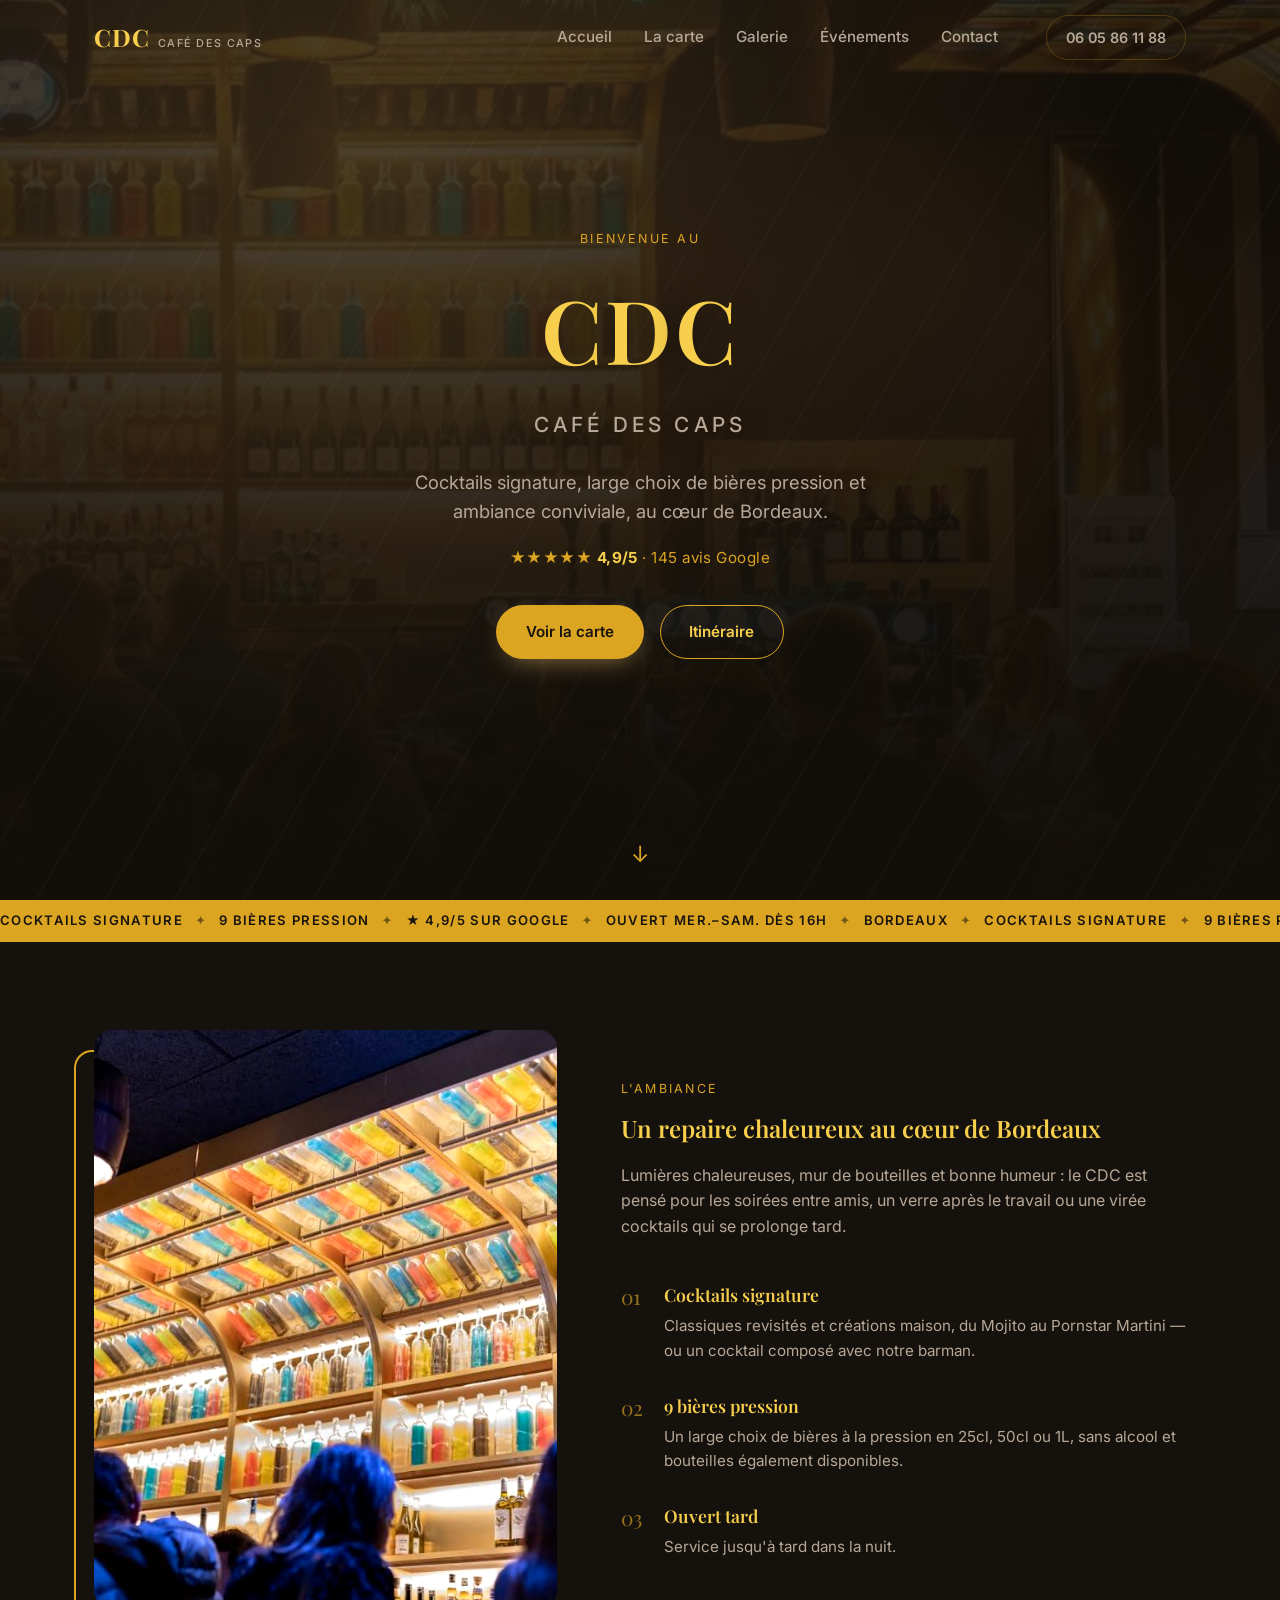
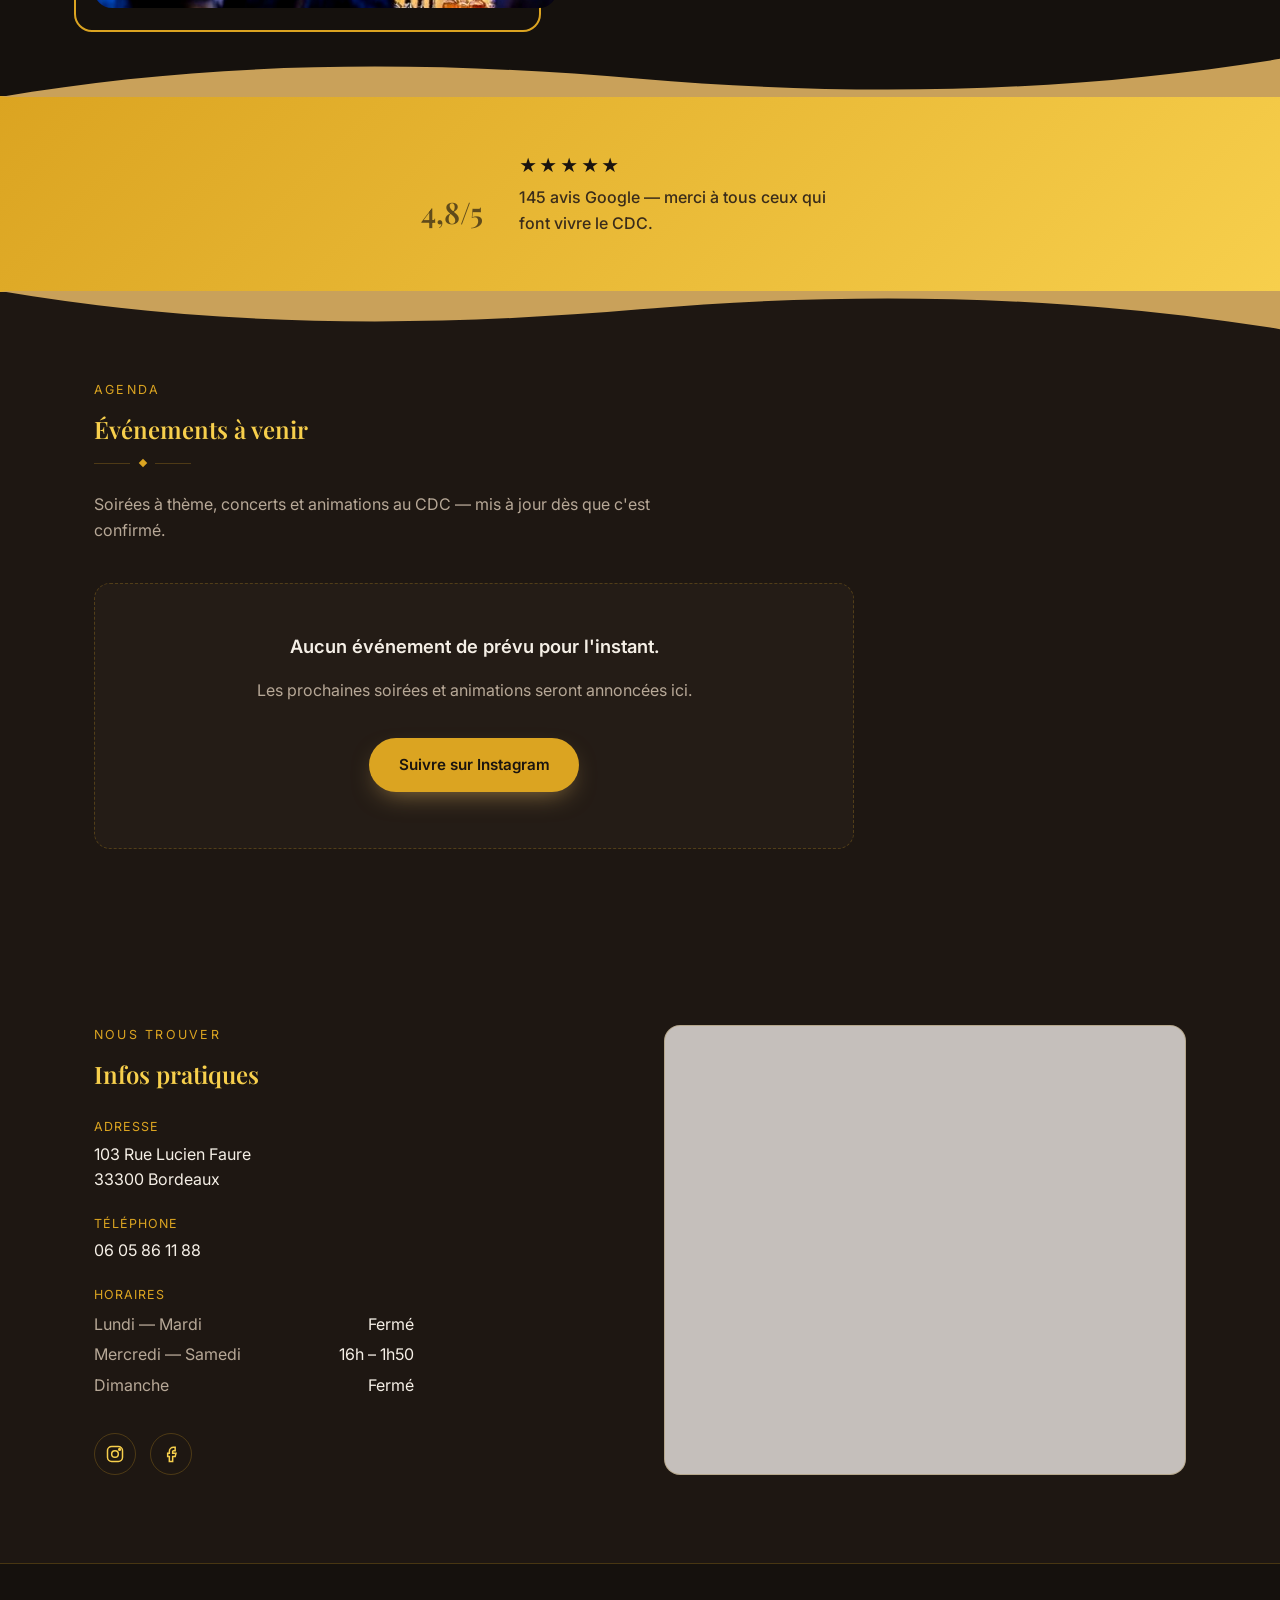
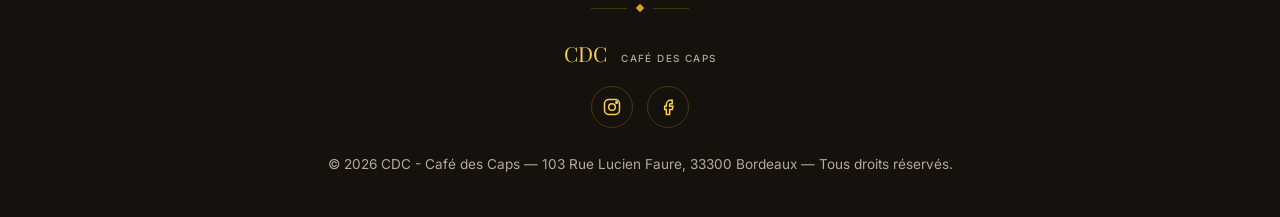
==== index.html @ b172121c "Retire la mention erronée de petite restauration Co-Authored-By: Claude Sonnet 5 <noreply@anthropic." ====
<!DOCTYPE html>
<html lang="fr">
<head>
<meta charset="UTF-8">
<meta name="viewport" content="width=device-width, initial-scale=1.0">
<title>CDC — Café des Caps | Bar à Bordeaux</title>
<meta name="description" content="CDC - Café des Caps : bar à cocktails et bières pression au cœur de Bordeaux. Cocktails signature, large choix de bières. Noté 4,9/5 sur Google.">
<meta property="og:type" content="business.business">
<meta property="og:title" content="CDC — Café des Caps | Bar à Bordeaux">
<meta property="og:description" content="Cocktails signature, large choix de bières pression et ambiance conviviale, au cœur de Bordeaux. Noté 4,9/5 sur Google (145 avis).">
<meta property="og:image" content="images/galerie/galerie-6.jpg">
<link rel="icon" href="data:image/svg+xml,%3Csvg xmlns='http://www.w3.org/2000/svg' viewBox='0 0 100 100'%3E%3Crect width='100' height='100' rx='20' fill='%2315110d'/%3E%3Cpath d='M28 28h44l-18 22v20h10v6H36v-6h10V50L28 28z' fill='%23c9a15a'/%3E%3C/svg%3E">
<link rel="preconnect" href="https://fonts.googleapis.com">
<link rel="preconnect" href="https://fonts.gstatic.com" crossorigin>
<link href="https://fonts.googleapis.com/css2?family=Inter:wght@400;500;600&amp;family=Playfair+Display:wght@600;700;800&amp;display=swap" rel="stylesheet">
<link rel="stylesheet" href="css/style.css">
<script type="application/ld+json">
{
  "@context": "https://schema.org",
  "@type": "BarOrPub",
  "name": "CDC - Café des Caps",
  "image": "",
  "telephone": "+33605861188",
  "priceRange": "10-20 EUR",
  "address": {
    "@type": "PostalAddress",
    "streetAddress": "103 Rue Lucien Faure",
    "postalCode": "33300",
    "addressLocality": "Bordeaux",
    "addressCountry": "FR"
  },
  "sameAs": [
    "https://www.instagram.com/cdc_bar/",
    "https://www.facebook.com/profile.php?id=61588476899732"
  ],
  "openingHoursSpecification": [
    {
      "@type": "OpeningHoursSpecification",
      "dayOfWeek": ["Wednesday", "Thursday", "Friday", "Saturday"],
      "opens": "16:00",
      "closes": "01:50"
    }
  ],
  "aggregateRating": {
    "@type": "AggregateRating",
    "ratingValue": "4.9",
    "reviewCount": "145"
  }
}
</script>
</head>
<body class="is-loading">

<div class="scroll-progress" id="scroll-progress"></div>

<a class="skip-link" href="#contenu">Aller au contenu</a>

<header class="site-header" id="site-header">
  <div class="container header-inner">
    <a href="#accueil" class="logo">CDC<span class="logo-sub">Café des Caps</span></a>

    <nav class="main-nav" id="main-nav">
      <a href="#accueil">Accueil</a>
      <a href="carte.html">La carte</a>
      <a href="galerie.html">Galerie</a>
      <a href="#evenements">Événements</a>
      <a href="#contact">Contact</a>
    </nav>

    <a href="tel:+33605861188" class="btn btn-ghost header-call">06 05 86 11 88</a>

    <button class="nav-toggle" id="nav-toggle" aria-label="Ouvrir le menu" aria-expanded="false" aria-controls="main-nav">
      <span></span><span></span><span></span>
    </button>
  </div>
</header>

<main id="contenu">

  <!-- Hero -->
  <section id="accueil" class="hero">
    <div class="hero-bg" aria-hidden="true"></div>
    <div class="hero-overlay"></div>
    <div class="container hero-content">
      <p class="eyebrow reveal">Bienvenue au</p>
      <h1 class="reveal"><span class="hero-letters" id="hero-letters">CDC</span> <span class="hero-sub">Café des Caps</span></h1>
      <p class="hero-tagline reveal">Cocktails signature, large choix de bières pression et ambiance conviviale, au cœur de Bordeaux.</p>
      <p class="rating-badge reveal">★★★★★ <strong>4,9/5</strong> · 145 avis Google</p>
      <div class="hero-actions reveal">
        <a href="carte.html" class="btn btn-primary">Voir la carte</a>
        <a href="https://www.google.com/maps/search/?api=1&query=CDC+Caf%C3%A9+des+Caps+103+Rue+Lucien+Faure+33300+Bordeaux" class="btn btn-outline" target="_blank" rel="noopener">Itinéraire</a>
      </div>
    </div>
    <a href="#apropos" class="scroll-cue" aria-label="Découvrir la suite">↓</a>
  </section>

  <!-- Marquee -->
  <div class="marquee" aria-hidden="true">
    <div class="marquee-track">
      <span>Cocktails signature</span><span class="marquee-dot">✦</span>
      <span>9 bières pression</span><span class="marquee-dot">✦</span>
      <span>★ 4,9/5 sur Google</span><span class="marquee-dot">✦</span>
      <span>Ouvert mer.–sam. dès 16h</span><span class="marquee-dot">✦</span>
      <span>Bordeaux</span><span class="marquee-dot">✦</span>
      <span>Cocktails signature</span><span class="marquee-dot">✦</span>
      <span>9 bières pression</span><span class="marquee-dot">✦</span>
      <span>★ 4,9/5 sur Google</span><span class="marquee-dot">✦</span>
      <span>Ouvert mer.–sam. dès 16h</span><span class="marquee-dot">✦</span>
      <span>Bordeaux</span><span class="marquee-dot">✦</span>
    </div>
  </div>

  <!-- À propos / ambiance -->
  <section id="apropos" class="about">
    <div class="container about-grid">
      <div class="about-media reveal">
        <img src="images/galerie/about.jpg" alt="Mur de bouteilles illuminé et clientèle au CDC" loading="lazy">
      </div>
      <div class="about-content">
        <p class="eyebrow reveal">L'ambiance</p>
        <h2 class="reveal">Un repaire chaleureux au cœur de Bordeaux</h2>
        <p class="section-intro reveal">Lumières chaleureuses, mur de bouteilles et bonne humeur : le CDC est pensé pour les soirées entre amis, un verre après le travail ou une virée cocktails qui se prolonge tard.</p>

        <ul class="feature-list">
          <li class="reveal">
            <span class="feature-num">01</span>
            <div>
              <h3>Cocktails signature</h3>
              <p>Classiques revisités et créations maison, du Mojito au Pornstar Martini — ou un cocktail composé avec notre barman.</p>
            </div>
          </li>
          <li class="reveal">
            <span class="feature-num">02</span>
            <div>
              <h3>9 bières pression</h3>
              <p>Un large choix de bières à la pression en 25cl, 50cl ou 1L, sans alcool et bouteilles également disponibles.</p>
            </div>
          </li>
          <li class="reveal">
            <span class="feature-num">03</span>
            <div>
              <h3>Ouvert tard</h3>
              <p>Service jusqu'à tard dans la nuit.</p>
            </div>
          </li>
        </ul>
      </div>
    </div>
  </section>

  <!-- Bandeau note Google -->
  <section class="stat-band">
    <svg class="curve curve-top" viewBox="0 0 1440 60" preserveAspectRatio="none" aria-hidden="true"><path d="M0,60 C240,10 480,10 720,35 C960,60 1200,55 1440,8 L1440,60 Z" fill="#c9a15a"></path></svg>
    <div class="container stat-band-inner reveal">
      <div class="stat-number"><span id="stat-count">0,0</span><span>/5</span></div>
      <div class="stat-text">
        <div class="stat-stars">★★★★★</div>
        <p>145 avis Google — merci à tous ceux qui font vivre le CDC.</p>
      </div>
    </div>
    <svg class="curve curve-bottom" viewBox="0 0 1440 60" preserveAspectRatio="none" aria-hidden="true"><path d="M0,0 C240,50 480,50 720,25 C960,0 1200,5 1440,52 L1440,0 Z" fill="#c9a15a"></path></svg>
  </section>

  <!-- Événements -->
  <section id="evenements" class="events">
    <div class="container">
      <p class="eyebrow reveal">Agenda</p>
      <h2 class="reveal">Événements à venir</h2>
      <div class="divider reveal" aria-hidden="true"><span></span><i></i><span></span></div>
      <p class="section-intro reveal">Soirées à thème, concerts et animations au CDC — mis à jour dès que c'est confirmé.</p>

      <div class="events-list" id="events-list">
        <div class="events-empty reveal">
          <p>Aucun événement de prévu pour l'instant.</p>
          <p>Les prochaines soirées et animations seront annoncées ici.</p>
          <a href="https://www.instagram.com/cdc_bar/" target="_blank" rel="noopener" class="btn btn-primary">Suivre sur Instagram</a>
        </div>
      </div>
    </div>
  </section>

  <!-- Contact / Localisation -->
  <section id="contact" class="location">
    <div class="container location-grid">
      <div class="location-info reveal">
        <p class="eyebrow">Nous trouver</p>
        <h2>Infos pratiques</h2>

        <dl class="info-list">
          <div>
            <dt>Adresse</dt>
            <dd>103 Rue Lucien Faure<br>33300 Bordeaux</dd>
          </div>
          <div>
            <dt>Téléphone</dt>
            <dd><a href="tel:+33605861188">06 05 86 11 88</a></dd>
          </div>
          <div>
            <dt>Horaires</dt>
            <dd>
              <div class="hours-row"><span>Lundi — Mardi</span><span>Fermé</span></div>
              <div class="hours-row"><span>Mercredi — Samedi</span><span>16h – 1h50</span></div>
              <div class="hours-row"><span>Dimanche</span><span>Fermé</span></div>
            </dd>
          </div>
        </dl>

        <div class="social-links">
          <a href="https://www.instagram.com/cdc_bar/" target="_blank" rel="noopener" aria-label="Instagram">
            <svg viewBox="0 0 24 24" fill="none" stroke="currentColor" stroke-width="1.8"><rect x="3" y="3" width="18" height="18" rx="5"/><circle cx="12" cy="12" r="4"/><circle cx="17.5" cy="6.5" r="1"/></svg>
          </a>
          <a href="https://www.facebook.com/profile.php?id=61588476899732" target="_blank" rel="noopener" aria-label="Facebook">
            <svg viewBox="0 0 24 24" fill="none" stroke="currentColor" stroke-width="1.8"><path d="M15 8h2V4h-2a5 5 0 0 0-5 5v2H8v4h2v6h4v-6h3l1-4h-4V9a1 1 0 0 1 1-1z"/></svg>
          </a>
        </div>
      </div>

      <div class="location-map reveal">
        <iframe
          src="https://www.google.com/maps?q=103+Rue+Lucien+Faure,+33300+Bordeaux&output=embed"
          width="100%" height="100%" style="border:0; min-height:320px;"
          allowfullscreen loading="lazy"
          referrerpolicy="no-referrer-when-downgrade"
          title="Localisation de CDC - Café des Caps">
        </iframe>
      </div>
    </div>
  </section>

</main>

<footer class="site-footer">
  <div class="container footer-inner">
    <div class="divider footer-divider" aria-hidden="true"><span></span><i></i><span></span></div>
    <p class="footer-logo">CDC <span>Café des Caps</span></p>
    <div class="social-links footer-social">
      <a href="https://www.instagram.com/cdc_bar/" target="_blank" rel="noopener" aria-label="Instagram">
        <svg viewBox="0 0 24 24" fill="none" stroke="currentColor" stroke-width="1.8"><rect x="3" y="3" width="18" height="18" rx="5"/><circle cx="12" cy="12" r="4"/><circle cx="17.5" cy="6.5" r="1"/></svg>
      </a>
      <a href="https://www.facebook.com/profile.php?id=61588476899732" target="_blank" rel="noopener" aria-label="Facebook">
        <svg viewBox="0 0 24 24" fill="none" stroke="currentColor" stroke-width="1.8"><path d="M15 8h2V4h-2a5 5 0 0 0-5 5v2H8v4h2v6h4v-6h3l1-4h-4V9a1 1 0 0 1 1-1z"/></svg>
      </a>
    </div>
    <p>© <span id="year"></span> CDC - Café des Caps — 103 Rue Lucien Faure, 33300 Bordeaux — Tous droits réservés.</p>
  </div>
</footer>

<div class="mobile-cta">
  <a href="tel:+33605861188" class="mobile-cta-btn">Appeler</a>
  <a href="https://www.google.com/maps/search/?api=1&query=CDC+Caf%C3%A9+des+Caps+103+Rue+Lucien+Faure+33300+Bordeaux" target="_blank" rel="noopener" class="mobile-cta-btn mobile-cta-primary">Itinéraire</a>
</div>

<script src="js/main.js"></script>
</body>
</html>
---- css/style.css ----
/* ---- Variables : modifiez ici pour changer les couleurs/polices du site ---- */
:root {
  --bg: #15110d;
  --bg-alt: #1e1712;
  --card: #241c16;
  --gold: #dba421;
  --gold-light: #f7cf4c;
  --text: #f5efe6;
  --text-muted: #b7a897;
  --border: rgba(219, 164, 33, 0.25);
  --teal: #12a394;
  --teal-light: #4fe0cb;
  --font-display: 'Playfair Display', Georgia, serif;
  --font-body: 'Inter', system-ui, sans-serif;
  --header-h: 76px;
}

* { box-sizing: border-box; }
html { scroll-behavior: smooth; }

body {
  margin: 0;
  background: var(--bg);
  color: var(--text);
  font-family: var(--font-body);
  line-height: 1.6;
  -webkit-font-smoothing: antialiased;
  position: relative;
  transition: opacity .6s ease;
}
body.is-loading { opacity: 0; }

/* Léger grain (façon cuir/bois) pour rappeler la charte de la carte du bar */
body::before {
  content: "";
  position: fixed;
  inset: 0;
  z-index: -1;
  opacity: .05;
  mix-blend-mode: overlay;
  pointer-events: none;
  background-image: url("data:image/svg+xml,%3Csvg xmlns='http://www.w3.org/2000/svg' width='120' height='120'%3E%3Cfilter id='n'%3E%3CfeTurbulence type='fractalNoise' baseFrequency='0.85' numOctaves='2' stitchTiles='stitch'/%3E%3C/filter%3E%3Crect width='100%25' height='100%25' filter='url(%23n)'/%3E%3C/svg%3E");
}

img, svg { max-width: 100%; }

.container {
  width: 100%;
  max-width: 1140px;
  margin: 0 auto;
  padding: 0 24px;
}

.skip-link {
  position: absolute;
  left: -999px;
  top: 0;
  background: var(--gold);
  color: #15110d;
  padding: 10px 16px;
  z-index: 300;
}
.skip-link:focus { left: 16px; top: 16px; }

h1, h2, h3 {
  font-family: var(--font-display);
  font-weight: 600;
  margin: 0 0 .5em;
  color: var(--gold-light);
}

.eyebrow {
  text-transform: uppercase;
  letter-spacing: .18em;
  font-size: .78rem;
  color: var(--gold);
  margin: 0 0 .8em;
}

.section-intro {
  max-width: 620px;
  color: var(--text-muted);
  margin-bottom: 2.5rem;
}

section { padding: 5.5rem 0; }
.page-hero-section { padding-top: calc(var(--header-h) + 3rem); }

a { color: inherit; }

/* ---- Scroll progress ---- */
.scroll-progress {
  position: fixed;
  top: 0; left: 0;
  height: 3px;
  width: 0%;
  background: linear-gradient(90deg, var(--gold), var(--gold-light));
  z-index: 400;
}

/* ---- Reveal on scroll ---- */
.reveal {
  opacity: 0;
  transform: translateY(28px);
  transition: opacity .7s ease, transform .7s ease;
}
.reveal.is-visible { opacity: 1; transform: none; }

@media (prefers-reduced-motion: reduce) {
  .reveal { opacity: 1; transform: none; transition: none; }
  .hero-bg, .marquee-track, .scroll-cue { animation: none !important; }
}

/* Boutons */
.btn {
  position: relative;
  display: inline-block;
  padding: .85rem 1.8rem;
  border-radius: 999px;
  text-decoration: none;
  font-weight: 600;
  font-size: .95rem;
  border: 1px solid transparent;
  overflow: hidden;
  transition: transform .15s ease, background .2s ease, color .2s ease, box-shadow .2s ease;
}
.btn:hover { transform: translateY(-2px); }
.btn:active { transform: translateY(0) scale(.98); }
.btn-primary {
  background: var(--gold);
  color: #1a140f;
  box-shadow: 0 10px 26px -10px rgba(201,161,90,.7);
}
.btn-primary::before {
  content: "";
  position: absolute;
  inset: 0;
  background: linear-gradient(115deg, transparent 30%, rgba(255,255,255,.35) 50%, transparent 70%);
  transform: translateX(-120%);
  transition: transform .6s ease;
}
.btn-primary:hover::before { transform: translateX(120%); }
.btn-primary:hover { background: var(--gold-light); }
.btn-outline { border-color: var(--gold); color: var(--gold-light); }
.btn-outline:hover { background: rgba(201,161,90,0.1); }
.btn-ghost { color: var(--text-muted); border-color: var(--border); font-size: .9rem; padding: .6rem 1.2rem; }
.btn-ghost:hover { color: var(--gold-light); border-color: var(--gold); }

/* ---- Header ---- */
.site-header {
  position: fixed;
  top: 0; left: 0; right: 0;
  height: var(--header-h);
  z-index: 100;
  background: transparent;
  transition: background .3s ease, box-shadow .3s ease, border-color .3s ease;
  border-bottom: 1px solid transparent;
}
.site-header.is-scrolled {
  background: rgba(21, 17, 13, 0.92);
  backdrop-filter: blur(8px);
  border-bottom: 1px solid var(--border);
}
.header-inner {
  height: 100%;
  display: flex;
  align-items: center;
  justify-content: space-between;
  gap: 1.5rem;
}
.logo {
  display: flex;
  align-items: baseline;
  gap: .5rem;
  font-family: var(--font-display);
  font-size: 1.5rem;
  text-decoration: none;
  color: var(--gold-light);
  font-weight: 700;
  letter-spacing: .04em;
  white-space: nowrap;
}
.logo-sub {
  font-family: var(--font-body);
  font-size: .68rem;
  font-weight: 500;
  letter-spacing: .12em;
  text-transform: uppercase;
  color: var(--text-muted);
}

.main-nav { display: flex; gap: 2rem; margin-left: auto; }
.main-nav a {
  position: relative;
  text-decoration: none;
  color: var(--text-muted);
  font-size: .95rem;
  font-weight: 500;
  transition: color .2s ease;
}
.main-nav a::after {
  content: "";
  position: absolute;
  left: 0; right: 100%;
  bottom: -4px;
  height: 1px;
  background: var(--gold);
  transition: right .25s ease;
}
.main-nav a:hover { color: var(--gold-light); }
.main-nav a:hover::after { right: 0; }

.header-call { margin-left: 1.5rem; flex-shrink: 0; }

.nav-toggle {
  display: none;
  flex-direction: column;
  justify-content: center;
  gap: 5px;
  width: 40px;
  height: 40px;
  background: none;
  border: 1px solid var(--border);
  border-radius: 8px;
  cursor: pointer;
  margin-left: 1rem;
}
.nav-toggle span {
  display: block;
  width: 18px;
  height: 2px;
  margin: 0 auto;
  background: var(--gold-light);
  transition: transform .2s ease, opacity .2s ease;
}
.nav-toggle[aria-expanded="true"] span:nth-child(1) { transform: translateY(7px) rotate(45deg); }
.nav-toggle[aria-expanded="true"] span:nth-child(2) { opacity: 0; }
.nav-toggle[aria-expanded="true"] span:nth-child(3) { transform: translateY(-7px) rotate(-45deg); }

/* ---- Hero ---- */
.hero {
  position: relative;
  min-height: 100svh;
  display: flex;
  align-items: center;
  padding-top: var(--header-h);
  overflow: hidden;
  background: #15110d;
}
.hero-bg {
  position: absolute;
  inset: -4%;
  z-index: 0;
  background-image: url("../images/galerie/galerie-3.jpg");
  background-size: cover;
  background-position: center 30%;
  filter: saturate(1.05) contrast(1.03);
  animation: kenburns 22s ease-in-out infinite alternate;
}
.hero-bg::after {
  content: "";
  position: absolute;
  inset: 0;
  background:
    radial-gradient(ellipse at 30% 20%, rgba(201,161,90,0.18), transparent 55%),
    linear-gradient(180deg, rgba(21,17,13,0.86) 0%, rgba(21,17,13,0.92) 55%, #15110d 100%);
}
@keyframes kenburns {
  from { transform: scale(1); }
  to { transform: scale(1.09); }
}
.hero-overlay {
  position: absolute;
  inset: 0;
  z-index: 1;
  background-image: repeating-linear-gradient(120deg, rgba(255,255,255,0.02) 0 2px, transparent 2px 60px);
  pointer-events: none;
}
.hero-content { position: relative; z-index: 2; text-align: center; margin: 0 auto; }
.hero h1 {
  font-size: clamp(2.8rem, 8vw, 5.5rem);
  margin-bottom: .3em;
  letter-spacing: .03em;
  text-shadow: 0 4px 30px rgba(0,0,0,.35);
}
.hero-letters { display: inline-block; }
.hero-letters .letter {
  display: inline-block;
  opacity: 0;
  transform: translateY(.5em);
  animation: letter-in .7s cubic-bezier(.2,.8,.2,1) forwards;
}
@keyframes letter-in {
  to { opacity: 1; transform: translateY(0); }
}
.hero-sub {
  display: block;
  font-size: clamp(1rem, 2.4vw, 1.3rem);
  font-family: var(--font-body);
  font-weight: 500;
  letter-spacing: .2em;
  text-transform: uppercase;
  color: var(--text-muted);
  margin-top: .4em;
}
.hero-tagline {
  color: var(--text-muted);
  font-size: 1.15rem;
  max-width: 520px;
  margin: 0 auto 1.2rem;
}
.rating-badge {
  color: var(--gold);
  font-size: .95rem;
  letter-spacing: .03em;
  margin: 0 0 2.2rem;
}
.rating-badge strong { color: var(--gold-light); }
.hero-actions { display: flex; gap: 1rem; justify-content: center; flex-wrap: wrap; }

.scroll-cue {
  position: absolute;
  z-index: 2;
  bottom: 28px;
  left: 50%;
  transform: translateX(-50%);
  color: var(--gold);
  text-decoration: none;
  font-size: 1.4rem;
  animation: bob 2s ease-in-out infinite;
}
@keyframes bob {
  0%, 100% { transform: translate(-50%, 0); }
  50% { transform: translate(-50%, 8px); }
}

/* ---- Marquee ---- */
.marquee {
  background: var(--gold);
  overflow: hidden;
  position: relative;
  z-index: 5;
}
.marquee-track {
  display: inline-flex;
  align-items: center;
  width: max-content;
  gap: .75rem;
  padding: .65rem 0;
  animation: marquee 26s linear infinite;
}
.marquee-track span {
  font-size: .82rem;
  font-weight: 600;
  letter-spacing: .1em;
  text-transform: uppercase;
  color: #1a140f;
  white-space: nowrap;
}
.marquee-dot { opacity: .55; }
@keyframes marquee {
  from { transform: translateX(0); }
  to { transform: translateX(-50%); }
}

/* ---- Divider ornament ---- */
.divider { display: flex; align-items: center; justify-content: flex-start; gap: .6rem; margin: 0 0 1.6rem; }
.divider span { width: 36px; height: 1px; background: var(--border); }
.divider i { width: 6px; height: 6px; background: var(--gold); transform: rotate(45deg); display: block; }

/* ---- About / ambiance ---- */
.about { background: var(--bg); }
.about-grid {
  display: grid;
  grid-template-columns: .9fr 1.1fr;
  gap: 4rem;
  align-items: center;
}
.about-media { position: relative; }
.about-media::before {
  content: "";
  position: absolute;
  top: 20px; left: -20px;
  width: 100%; height: 100%;
  border: 2px solid var(--gold);
  border-radius: 18px;
  z-index: 0;
}
.about-media img {
  position: relative;
  z-index: 1;
  width: 100%;
  aspect-ratio: 4 / 5;
  object-fit: cover;
  display: block;
  border-radius: 18px;
  filter: saturate(1.08) contrast(1.05) brightness(1.02);
}
.about-content { text-align: left; }

.feature-list { list-style: none; margin: 2.6rem 0 0; padding: 0; display: flex; flex-direction: column; gap: 1.8rem; }
.feature-list li { display: flex; gap: 1.2rem; align-items: flex-start; }
.feature-num {
  font-family: var(--font-display);
  font-size: 1.3rem;
  color: var(--gold);
  opacity: .65;
  flex-shrink: 0;
  line-height: 1.5;
  min-width: 2ch;
}
.feature-list h3 { font-size: 1.1rem; margin: 0 0 .3rem; }
.feature-list p { margin: 0; color: var(--text-muted); font-size: .95rem; }

/* ---- Stat band ---- */
.stat-band {
  position: relative;
  padding: 3.5rem 0;
  background: linear-gradient(135deg, var(--gold) 0%, var(--gold-light) 100%);
}
.curve { position: absolute; left: 0; width: 100%; height: 44px; display: block; line-height: 0; }
.curve-top { top: -43px; }
.curve-bottom { bottom: -43px; }
.stat-band-inner {
  display: flex;
  align-items: center;
  justify-content: center;
  gap: 2.2rem;
  flex-wrap: wrap;
}
.stat-number {
  font-family: var(--font-display);
  font-weight: 800;
  font-size: clamp(3rem, 8vw, 4.6rem);
  color: #1a140f;
  line-height: 1;
}
.stat-number span { font-size: .4em; font-weight: 600; opacity: .65; }
.stat-stars { color: #1a140f; letter-spacing: .15em; font-size: 1.1rem; margin-bottom: .3rem; }
.stat-text p { margin: 0; color: #3a2c1a; font-weight: 500; max-width: 340px; }

/* ---- Menu ---- */
.menu { background: var(--bg-alt); }
.menu-grid {
  display: grid;
  grid-template-columns: 1fr 1fr;
  gap: 2.5rem 3.5rem;
}
.menu-category h3 {
  display: flex;
  align-items: center;
  gap: .6rem;
  font-size: 1.3rem;
  border-bottom: 1px solid var(--border);
  padding-bottom: .6rem;
  margin-bottom: 1.2rem;
}
.menu-cat-icon { width: 22px; height: 22px; color: var(--gold); flex-shrink: 0; }
.menu-cat-icon-beer { color: var(--teal-light); }
.menu-list { list-style: none; margin: 0 0 1.4rem; padding: 0; }
.menu-list li {
  display: flex;
  align-items: baseline;
  gap: .5rem;
  padding: .5rem .4rem;
  margin: 0 -.4rem;
  border-radius: 8px;
  font-size: 1.02rem;
  transition: background .2s ease, padding-left .2s ease;
}
.menu-list li:hover { background: rgba(201,161,90,0.08); padding-left: .7rem; }
.menu-item-name { white-space: nowrap; }
.menu-dots { flex: 1; border-bottom: 1px dotted var(--border); transform: translateY(-4px); }
.menu-price { color: var(--gold-light); font-weight: 600; white-space: nowrap; }

.menu-list li > details { flex: 1; }
.menu-list summary {
  display: flex;
  align-items: baseline;
  gap: .5rem;
  cursor: pointer;
  list-style: none;
}
.menu-list summary::-webkit-details-marker { display: none; }
.menu-list summary::after {
  content: "+";
  flex-shrink: 0;
  width: 1em;
  text-align: center;
  color: var(--gold);
  font-weight: 700;
}
.menu-list details[open] summary::after { content: "–"; }
.menu-item-desc { margin: .5rem 0 0; padding-right: 1.4rem; font-size: .85rem; line-height: 1.5; color: var(--text-muted); }

.beer-abv { font-size: .72rem; font-weight: 500; color: var(--text-muted); margin-left: .35em; white-space: nowrap; }

.menu-subtitle { color: var(--gold); font-size: .8rem; text-transform: uppercase; letter-spacing: .12em; margin: 0 0 .3rem; }

.menu-highlight {
  display: flex;
  justify-content: space-between;
  align-items: center;
  gap: 1rem;
  background: var(--card);
  border: 1px solid var(--border);
  border-radius: 10px;
  padding: .9rem 1.1rem;
  margin-top: .5rem;
  color: var(--text);
  transition: border-color .2s ease;
}
.menu-highlight:hover { border-color: var(--gold); }
.menu-highlight strong { color: var(--gold-light); font-size: 1.1rem; }

.menu-note { color: var(--text-muted); font-size: .82rem; margin: .5rem 0 0; }

.menu-shots {
  display: grid;
  grid-template-columns: auto auto 1fr auto;
  gap: .3rem 1rem;
  margin-top: 1.2rem;
  font-size: .95rem;
  color: var(--text-muted);
}
.menu-shots strong { color: var(--gold-light); }

.menu-legal { text-align: center; color: var(--text-muted); font-size: .8rem; margin: 3rem 0 0; opacity: .8; }

.beer-table { width: 100%; border-collapse: collapse; margin-bottom: 1.6rem; font-size: .92rem; }
.beer-table th, .beer-table td { padding: .5rem .4rem; text-align: right; border-bottom: 1px solid var(--border); }
.beer-table th:first-child, .beer-table td:first-child { text-align: left; }
.beer-table th { color: var(--gold); font-size: .72rem; text-transform: uppercase; letter-spacing: .08em; font-weight: 600; }
.beer-table tr { transition: background .2s ease; }
.beer-table tbody tr:hover { background: rgba(201,161,90,0.08); }
.beer-table td:not(:first-child) { color: var(--gold-light); font-variant-numeric: tabular-nums; white-space: nowrap; }
.beer-table-alt td { color: var(--text-muted); }
.beer-table-alt td:not(:first-child) { color: var(--text-muted); }

/* ---- Gallery ---- */
.gallery { background: var(--bg); }
.gallery-grid {
  display: grid;
  grid-template-columns: repeat(4, 1fr);
  grid-auto-rows: 150px;
  grid-auto-flow: dense;
  gap: 1rem;
}
.gallery-tile {
  position: relative;
  grid-column: span 1;
  grid-row: span 1;
  margin: 0;
  padding: 0;
  border: 1px solid var(--border);
  background: var(--bg-alt);
  border-radius: 14px;
  overflow: hidden;
  cursor: pointer;
  display: block;
  width: 100%;
  height: 100%;
  font: inherit;
  color: inherit;
  transition: border-color .2s ease, transform .2s ease;
}
.gallery-tile-big { grid-column: span 2; grid-row: span 2; }
.gallery-tile-wide { grid-column: span 2; grid-row: span 1; }
.gallery-tile:hover { border-color: var(--gold); transform: translateY(-3px); }
.gallery-tile img {
  width: 100%;
  height: 100%;
  object-fit: cover;
  display: block;
  filter: saturate(1.08) contrast(1.05);
  transition: transform .5s ease;
}
.gallery-tile:hover img { transform: scale(1.08); }
.gallery-tile::before {
  content: "";
  position: absolute;
  inset: 0;
  background: linear-gradient(0deg, rgba(21,17,13,.75) 0%, rgba(21,17,13,0) 55%);
  opacity: 0;
  transition: opacity .3s ease;
}
.gallery-tile:hover::before { opacity: 1; }
.gallery-caption {
  position: absolute;
  left: 14px;
  right: 14px;
  bottom: 12px;
  color: var(--gold-light);
  font-size: .9rem;
  font-weight: 600;
  letter-spacing: .02em;
  opacity: 0;
  transform: translateY(8px);
  transition: opacity .3s ease, transform .3s ease;
}
.gallery-tile:hover .gallery-caption { opacity: 1; transform: translateY(0); }

/* ---- Lightbox ---- */
.lightbox {
  position: fixed;
  inset: 0;
  z-index: 500;
  display: flex;
  align-items: center;
  justify-content: center;
  padding: 2rem;
  background: rgba(10,8,6,.94);
  opacity: 0;
  visibility: hidden;
  transition: opacity .25s ease;
}
.lightbox.is-open { opacity: 1; visibility: visible; }
.lightbox-img {
  max-width: min(1100px, 90vw);
  max-height: 86vh;
  border-radius: 8px;
  box-shadow: 0 20px 60px rgba(0,0,0,.5);
}
.lightbox-close, .lightbox-nav {
  position: absolute;
  width: 46px;
  height: 46px;
  border-radius: 50%;
  border: 1px solid var(--border);
  background: rgba(255,255,255,.06);
  color: var(--gold-light);
  font-size: 1.4rem;
  line-height: 1;
  cursor: pointer;
  display: flex;
  align-items: center;
  justify-content: center;
  transition: border-color .2s ease, background .2s ease;
}
.lightbox-close:hover, .lightbox-nav:hover { border-color: var(--gold); background: rgba(201,161,90,.15); }
.lightbox-close { top: 20px; right: 20px; }
.lightbox-nav { top: 50%; transform: translateY(-50%); }
.lightbox-prev { left: 16px; }
.lightbox-next { right: 16px; }

/* ---- Location / contact ---- */
.location { background: var(--bg-alt); }
.location-grid { display: grid; grid-template-columns: 1fr 1fr; gap: 3rem; align-items: start; }
.info-list { margin: 1.5rem 0 2rem; }
.info-list > div { margin-bottom: 1.3rem; }
.info-list dt { text-transform: uppercase; letter-spacing: .08em; font-size: .78rem; color: var(--gold); margin-bottom: .3rem; }
.info-list dd { margin: 0; }
.info-list a { text-decoration: none; }
.info-list a:hover { color: var(--gold-light); }
.hours-row { display: flex; justify-content: space-between; max-width: 320px; padding: .15rem 0; color: var(--text-muted); }
.hours-row span:last-child { color: var(--text); }

.social-links { display: flex; gap: .9rem; }
.social-links a {
  width: 42px; height: 42px;
  display: flex; align-items: center; justify-content: center;
  border: 1px solid var(--border);
  border-radius: 50%;
  color: var(--gold-light);
  text-decoration: none;
  transition: border-color .2s ease, background .2s ease, transform .2s ease;
}
.social-links a:hover { border-color: var(--gold); background: rgba(201,161,90,0.1); transform: translateY(-2px); }
.social-links svg { width: 20px; height: 20px; }

.location-map {
  background: var(--card);
  border: 1px solid var(--border);
  border-radius: 16px;
  min-height: 320px;
  height: 100%;
  overflow: hidden;
  filter: invert(92%) hue-rotate(180deg) brightness(0.95) contrast(0.9);
}

/* ---- Événements ---- */
.events { background: var(--bg-alt); }

.events-list { display: flex; flex-direction: column; gap: 1.2rem; max-width: 760px; }

.event-card {
  display: flex;
  gap: 1.4rem;
  align-items: flex-start;
  background: var(--card);
  border: 1px solid var(--border);
  border-radius: 14px;
  padding: 1.3rem 1.5rem;
  transition: border-color .2s ease, transform .2s ease;
}
.event-card:hover { border-color: var(--gold); transform: translateY(-2px); }

.event-date {
  flex-shrink: 0;
  width: 64px;
  text-align: center;
  background: linear-gradient(135deg, var(--gold) 0%, var(--gold-light) 100%);
  border-radius: 10px;
  padding: .6rem 0;
  color: #1a140f;
}
.event-day { display: block; font-family: var(--font-display); font-size: 1.6rem; font-weight: 800; line-height: 1; }
.event-month { display: block; font-size: .72rem; text-transform: uppercase; letter-spacing: .08em; font-weight: 600; margin-top: .2rem; }

.event-body { flex: 1; }
.event-tag {
  display: inline-block;
  font-size: .72rem;
  text-transform: uppercase;
  letter-spacing: .08em;
  color: var(--teal-light);
  border: 1px solid var(--teal);
  border-radius: 999px;
  padding: .2rem .7rem;
  margin-bottom: .5rem;
}
.event-body h3 { margin: 0 0 .3rem; font-size: 1.2rem; }
.event-body p { margin: 0 0 .5rem; color: var(--text-muted); }
.event-time { color: var(--gold); font-size: .88rem; font-weight: 600; }

.events-empty {
  text-align: center;
  background: var(--card);
  border: 1px dashed var(--border);
  border-radius: 16px;
  padding: 3rem 2rem;
  color: var(--text-muted);
}
.events-empty p:first-child { color: var(--text); font-size: 1.15rem; font-weight: 600; margin: 0 0 .5rem; }
.events-empty .btn { margin-top: 1.2rem; }

/* ---- Footer ---- */
.site-footer {
  background: var(--bg);
  border-top: 1px solid var(--border);
  padding: 2.6rem 0;
  text-align: center;
  color: var(--text-muted);
  font-size: .85rem;
}
.footer-divider { justify-content: center; margin: 0 0 1.6rem; }
.footer-logo { font-family: var(--font-display); font-size: 1.3rem; color: var(--gold-light); margin: 0 0 1rem; }
.footer-logo span { font-family: var(--font-body); font-size: .62rem; font-weight: 500; letter-spacing: .14em; text-transform: uppercase; color: var(--text-muted); margin-left: .6rem; }
.footer-social { justify-content: center; margin: 0 0 1.6rem; }
.footer-inner p:last-child { margin: .3em 0 0; }

/* ---- Mobile sticky CTA ---- */
.mobile-cta { display: none; }

/* ---- Responsive ---- */
@media (max-width: 1000px) {
  .main-nav { gap: 1.2rem; }
  .main-nav a { font-size: .88rem; }
}

@media (max-width: 900px) {
  .about-grid { grid-template-columns: 1fr; gap: 2.5rem; }
  .about-media { max-width: 380px; margin: 0 auto; }
  .menu-grid { grid-template-columns: 1fr; }
  .gallery-grid { grid-template-columns: repeat(2, 1fr); }
  .location-grid { grid-template-columns: 1fr; }
  .stat-band-inner { justify-content: flex-start; text-align: left; }
}

@media (max-width: 720px) {
  section { padding: 3.5rem 0; }
  .header-call { display: none; }
  .main-nav {
    position: fixed;
    top: var(--header-h);
    left: 0; right: 0;
    background: rgba(21,17,13,0.98);
    backdrop-filter: blur(8px);
    flex-direction: column;
    align-items: center;
    gap: 0;
    border-bottom: 1px solid var(--border);
    transform: translateY(-130%);
    transition: transform .25s ease;
  }
  .main-nav.is-open { transform: translateY(0); }
  .main-nav a { width: 100%; text-align: center; padding: 1rem; border-bottom: 1px solid var(--border); }
  .nav-toggle { display: flex; }

  .mobile-cta {
    display: flex;
    position: fixed;
    bottom: 0; left: 0; right: 0;
    z-index: 250;
    gap: 10px;
    padding: 10px 14px calc(10px + env(safe-area-inset-bottom));
    background: rgba(21,17,13,.97);
    backdrop-filter: blur(10px);
    border-top: 1px solid var(--border);
  }
  .mobile-cta-btn {
    flex: 1;
    text-align: center;
    padding: .8rem 1rem;
    border-radius: 999px;
    border: 1px solid var(--border);
    color: var(--gold-light);
    text-decoration: none;
    font-weight: 600;
    font-size: .92rem;
  }
  .mobile-cta-primary { background: var(--gold); color: #1a140f; border-color: var(--gold); }
  body { padding-bottom: 72px; }
}

@media (max-width: 520px) {
  .hero-actions { flex-direction: column; width: 100%; }
  .hero-actions .btn { width: 100%; text-align: center; }
  .about-media::before { top: 12px; left: -12px; }
  .gallery-grid { grid-template-columns: 1fr; grid-auto-rows: unset; }
  .gallery-tile, .gallery-tile-big, .gallery-tile-wide { grid-column: span 1; grid-row: span 1; aspect-ratio: 4 / 3; }
  .lightbox-nav { width: 38px; height: 38px; font-size: 1.2rem; }
  .lightbox-prev { left: 8px; }
  .lightbox-next { right: 8px; }
  .lightbox-close { top: 12px; right: 12px; }
  .event-card { gap: 1rem; padding: 1.1rem; }
  .event-date { width: 50px; padding: .5rem 0; }
  .event-day { font-size: 1.3rem; }
}
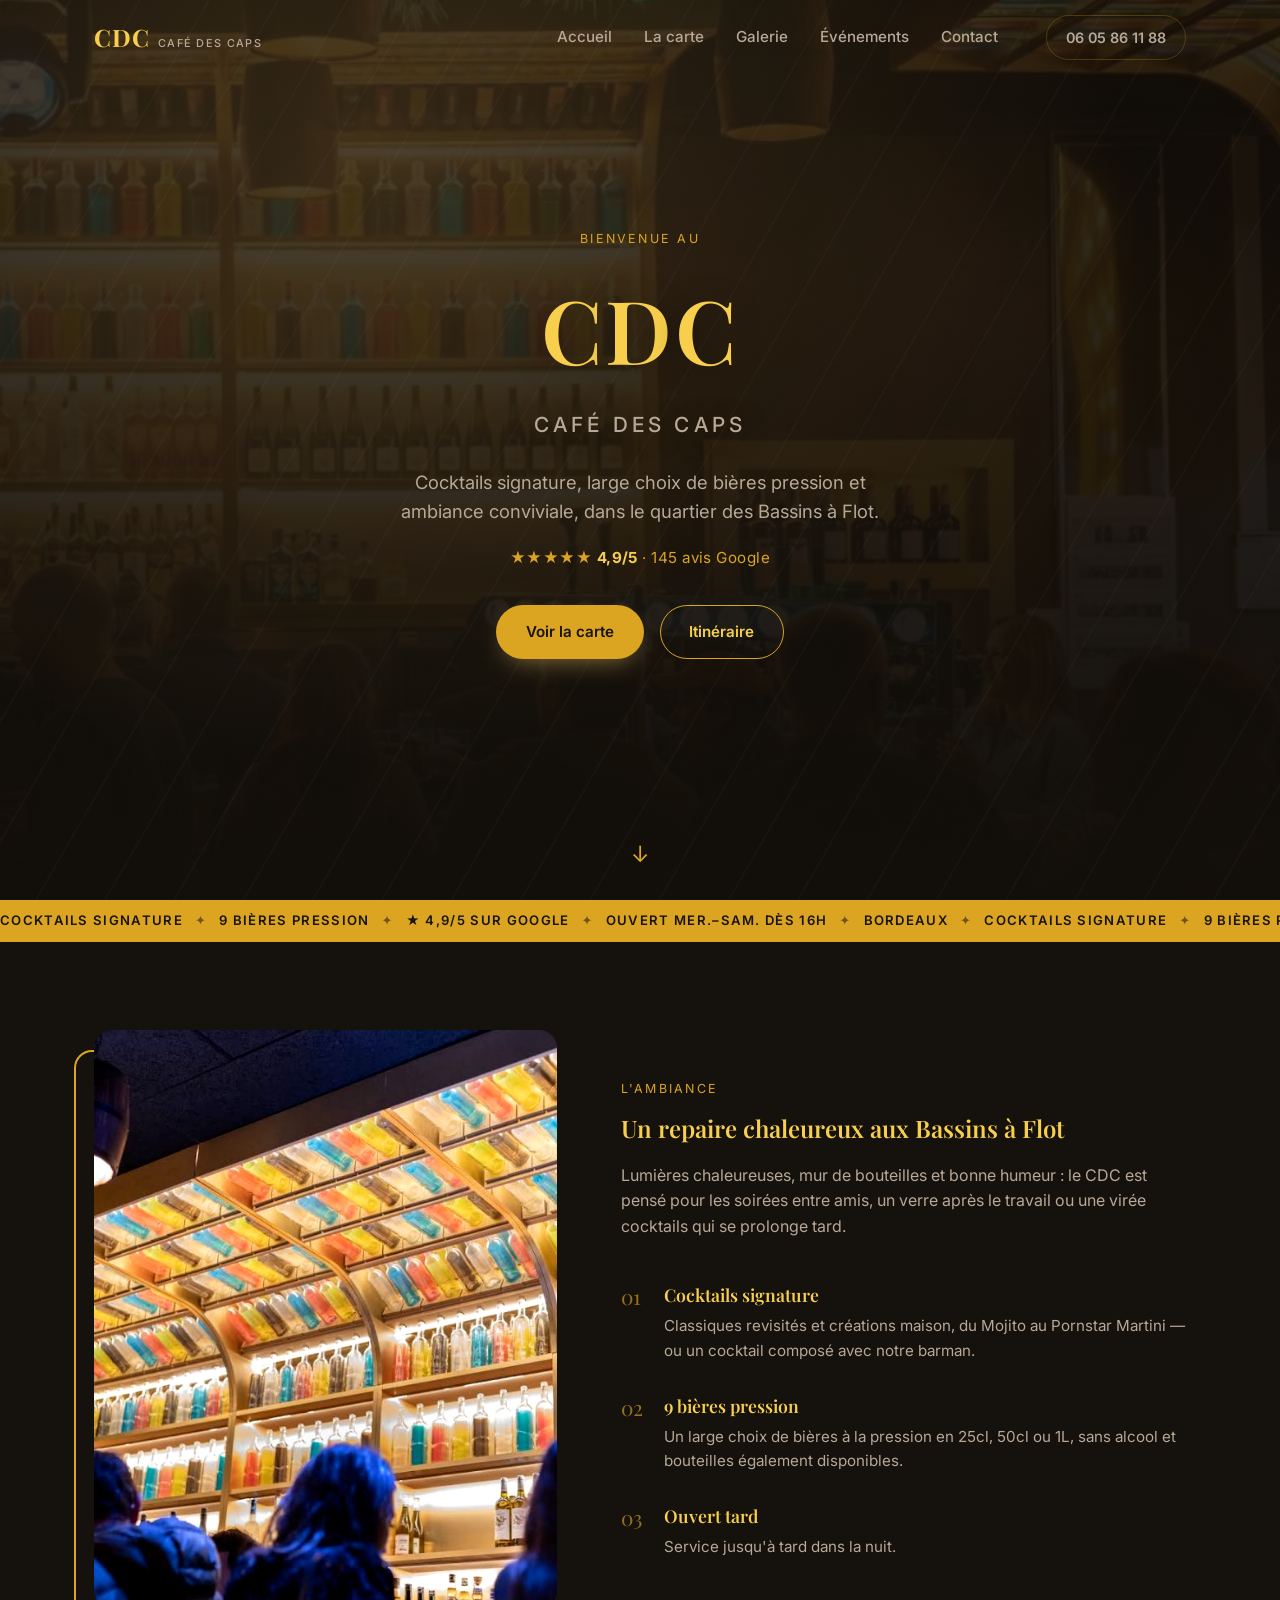
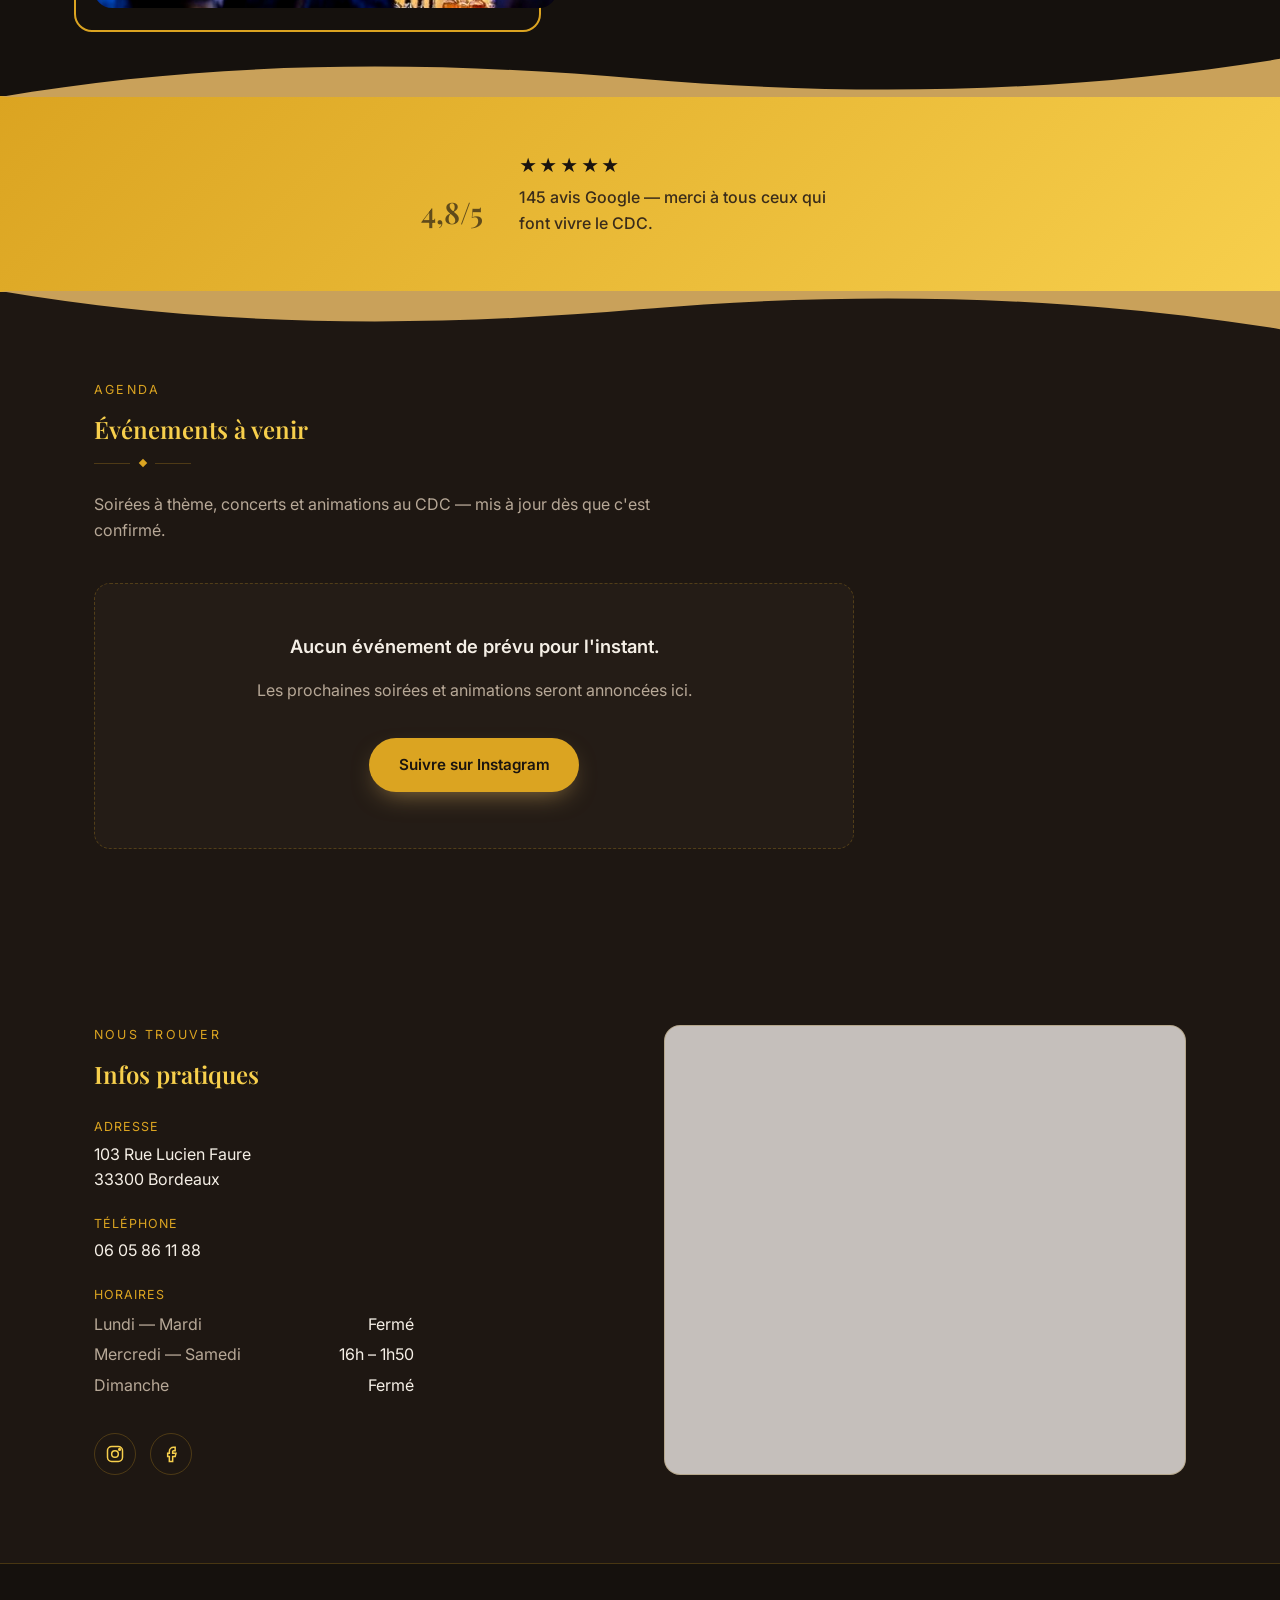
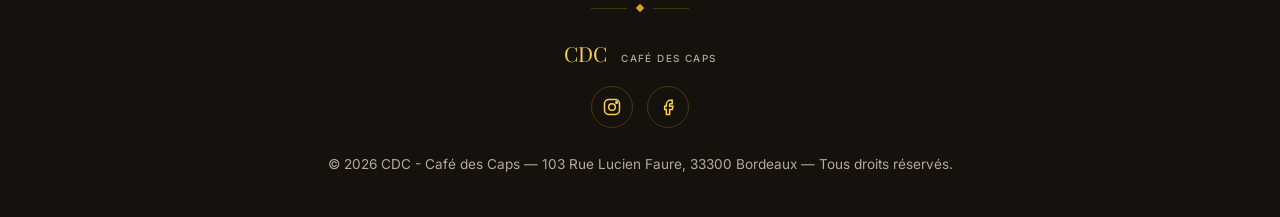
==== commit e007048c: "Corrige la localisation : Bassins à Flot plutôt que "cœur de Bordeaux" L'adresse est dans le quartie" ====
--- a/index.html
+++ b/index.html
@@ -4,10 +4,10 @@
 <meta charset="UTF-8">
 <meta name="viewport" content="width=device-width, initial-scale=1.0">
 <title>CDC — Café des Caps | Bar à Bordeaux</title>
-<meta name="description" content="CDC - Café des Caps : bar à cocktails et bières pression au cœur de Bordeaux. Cocktails signature, large choix de bières. Noté 4,9/5 sur Google.">
+<meta name="description" content="CDC - Café des Caps : bar à cocktails et bières pression aux Bassins à Flot, à Bordeaux. Cocktails signature, large choix de bières. Noté 4,9/5 sur Google.">
 <meta property="og:type" content="business.business">
 <meta property="og:title" content="CDC — Café des Caps | Bar à Bordeaux">
-<meta property="og:description" content="Cocktails signature, large choix de bières pression et ambiance conviviale, au cœur de Bordeaux. Noté 4,9/5 sur Google (145 avis).">
+<meta property="og:description" content="Cocktails signature, large choix de bières pression et ambiance conviviale, à deux pas de la Cité du Vin. Noté 4,9/5 sur Google (145 avis).">
 <meta property="og:image" content="images/galerie/galerie-6.jpg">
 <link rel="icon" href="data:image/svg+xml,%3Csvg xmlns='http://www.w3.org/2000/svg' viewBox='0 0 100 100'%3E%3Crect width='100' height='100' rx='20' fill='%2315110d'/%3E%3Cpath d='M28 28h44l-18 22v20h10v6H36v-6h10V50L28 28z' fill='%23c9a15a'/%3E%3C/svg%3E">
 <link rel="preconnect" href="https://fonts.googleapis.com">
@@ -84,7 +84,7 @@
     <div class="container hero-content">
       <p class="eyebrow reveal">Bienvenue au</p>
       <h1 class="reveal"><span class="hero-letters" id="hero-letters">CDC</span> <span class="hero-sub">Café des Caps</span></h1>
-      <p class="hero-tagline reveal">Cocktails signature, large choix de bières pression et ambiance conviviale, au cœur de Bordeaux.</p>
+      <p class="hero-tagline reveal">Cocktails signature, large choix de bières pression et ambiance conviviale, dans le quartier des Bassins à Flot.</p>
       <p class="rating-badge reveal">★★★★★ <strong>4,9/5</strong> · 145 avis Google</p>
       <div class="hero-actions reveal">
         <a href="carte.html" class="btn btn-primary">Voir la carte</a>
@@ -118,7 +118,7 @@
       </div>
       <div class="about-content">
         <p class="eyebrow reveal">L'ambiance</p>
-        <h2 class="reveal">Un repaire chaleureux au cœur de Bordeaux</h2>
+        <h2 class="reveal">Un repaire chaleureux aux Bassins à Flot</h2>
         <p class="section-intro reveal">Lumières chaleureuses, mur de bouteilles et bonne humeur : le CDC est pensé pour les soirées entre amis, un verre après le travail ou une virée cocktails qui se prolonge tard.</p>
 
         <ul class="feature-list">
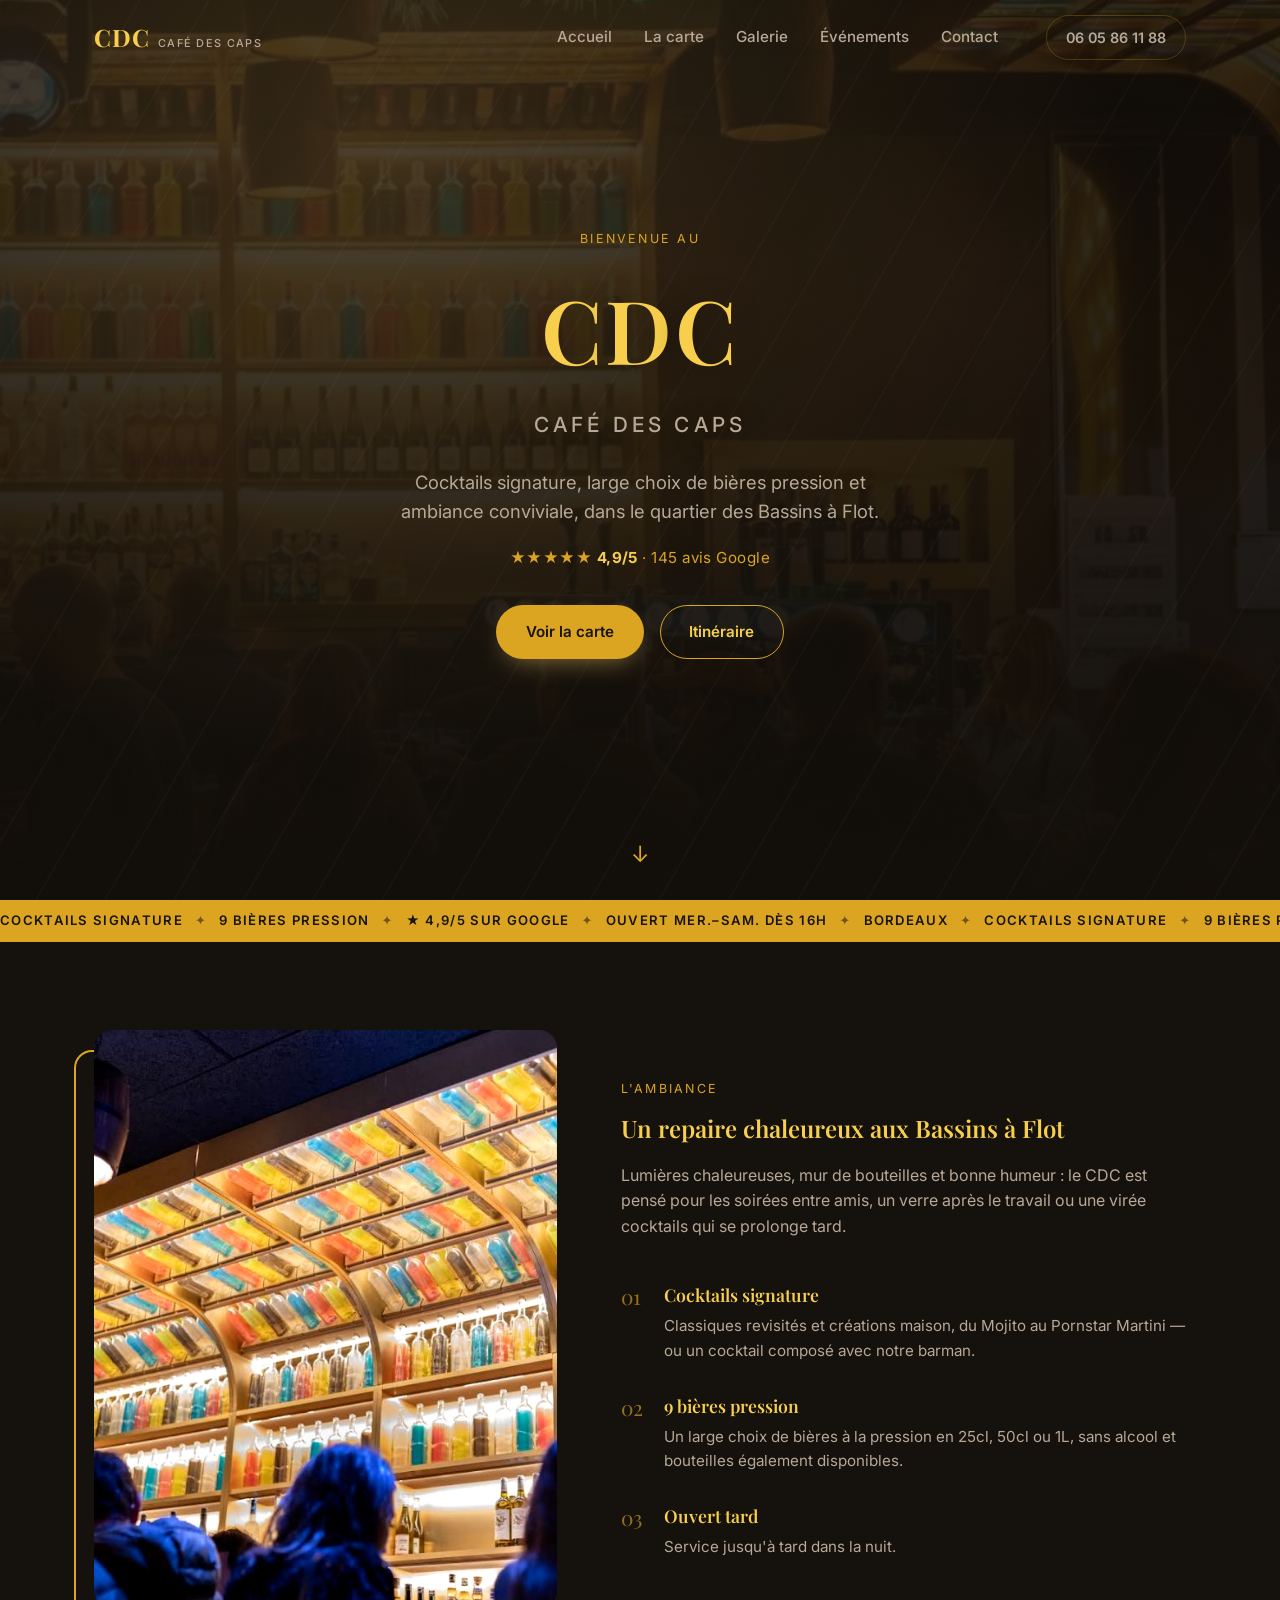
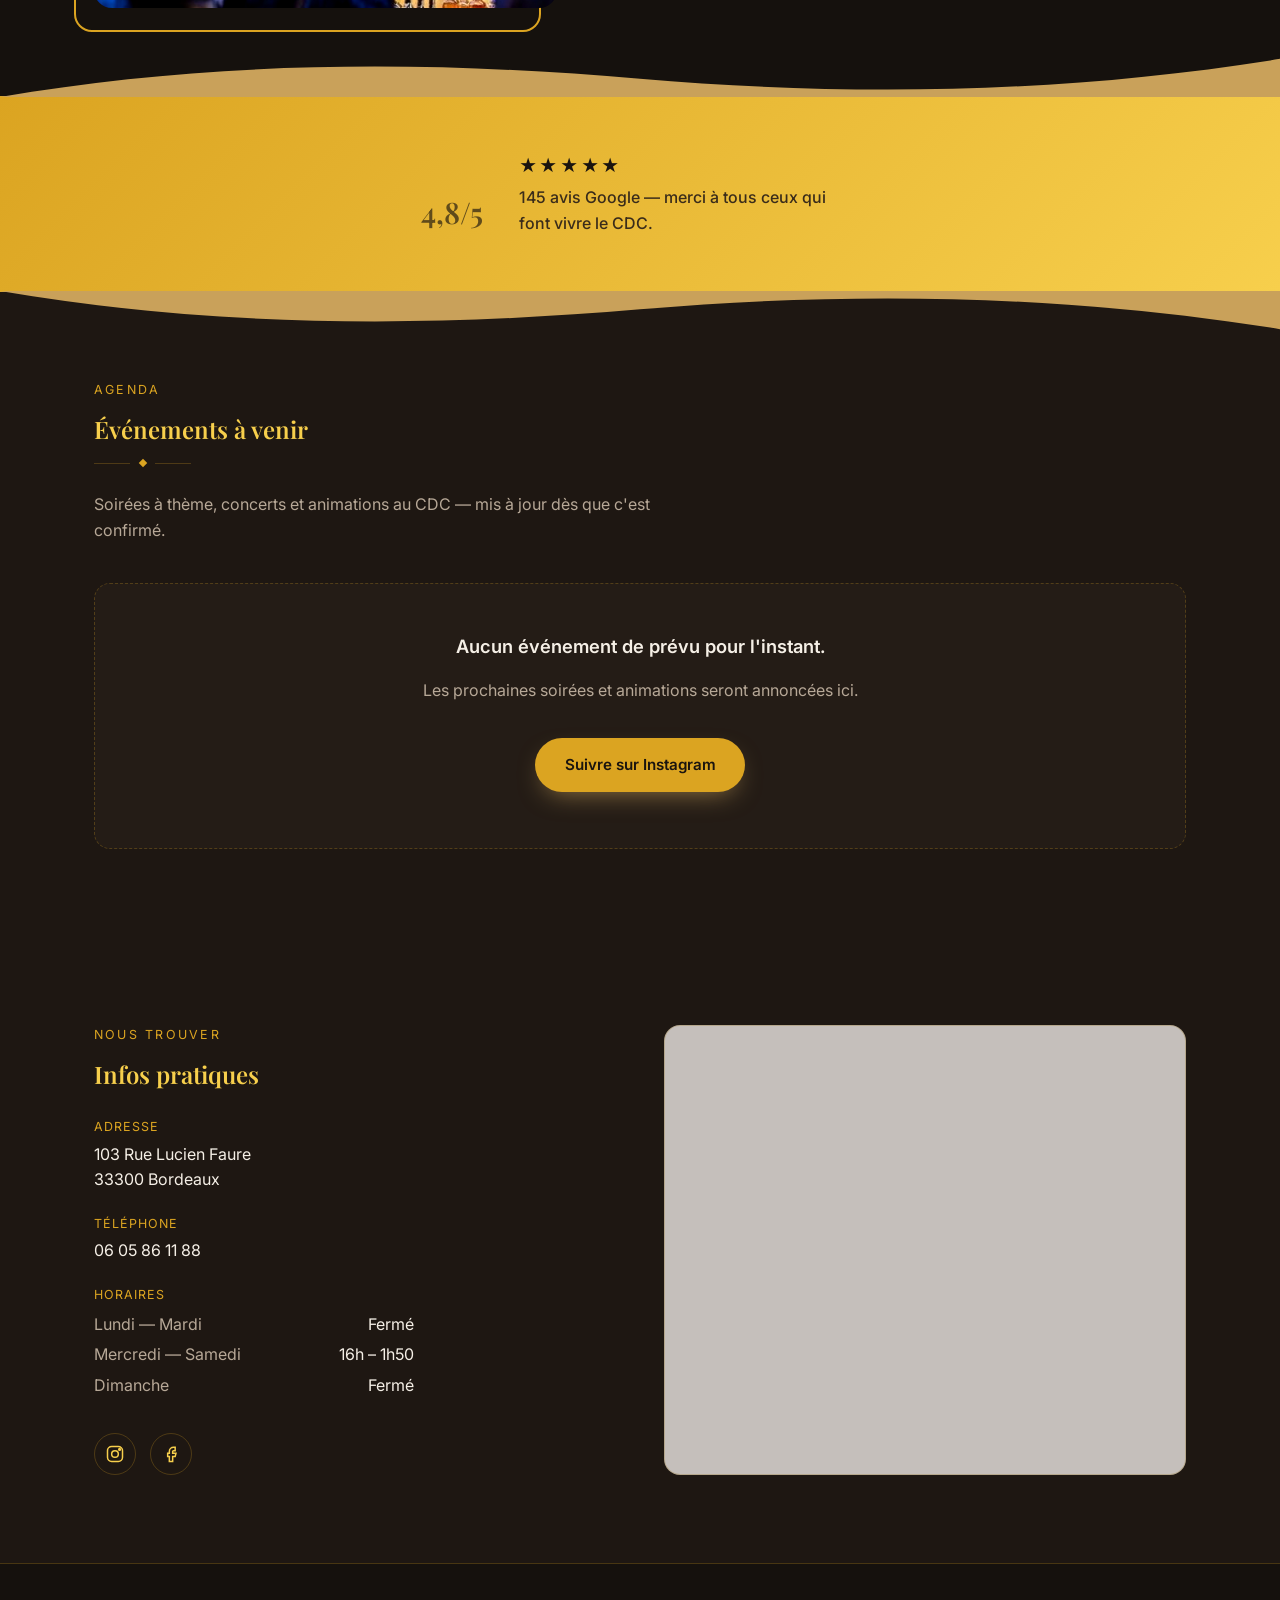
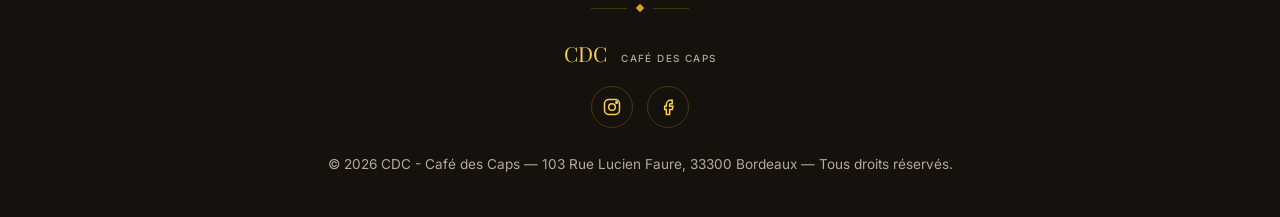
==== commit 4a3d7f96: "Événements : édition, cartes uniformes, défilement horizontal - admin.html permet maintenant de modi" ====
--- a/index.html
+++ b/index.html
@@ -169,6 +169,11 @@
       <div class="divider reveal" aria-hidden="true"><span></span><i></i><span></span></div>
       <p class="section-intro reveal">Soirées à thème, concerts et animations au CDC — mis à jour dès que c'est confirmé.</p>
 
+      <div class="events-nav-group" hidden>
+        <button type="button" class="events-nav events-prev" aria-label="Événement précédent">‹</button>
+        <button type="button" class="events-nav events-next" aria-label="Événement suivant">›</button>
+      </div>
+
       <div class="events-list" id="events-list">
         <div class="events-empty reveal">
           <p>Aucun événement de prévu pour l'instant.</p>
--- a/css/style.css
+++ b/css/style.css
@@ -16,6 +16,7 @@
 }
 
 * { box-sizing: border-box; }
+[hidden] { display: none !important; }
 html { scroll-behavior: smooth; }
 
 body {
@@ -494,6 +495,11 @@
 .menu-item-desc { margin: .5rem 0 0; padding-right: 1.4rem; font-size: .85rem; line-height: 1.5; color: var(--text-muted); }
 
 .beer-abv { font-size: .72rem; font-weight: 500; color: var(--text-muted); margin-left: .35em; white-space: nowrap; }
+
+.menu-spirits { margin: 3rem 0; }
+.spirits-table { max-width: 560px; }
+.menu-table-group td { padding-top: 1.1rem; color: var(--gold); font-size: .72rem; text-transform: uppercase; letter-spacing: .1em; font-weight: 600; border-bottom: none; }
+.menu-grid-secondary { margin-top: 3rem; }
 
 .menu-subtitle { color: var(--gold); font-size: .8rem; text-transform: uppercase; letter-spacing: .12em; margin: 0 0 .3rem; }
 
@@ -681,49 +687,149 @@
 /* ---- Événements ---- */
 .events { background: var(--bg-alt); }
 
-.events-list { display: flex; flex-direction: column; gap: 1.2rem; max-width: 760px; }
+.events-nav-group { display: flex; gap: .6rem; justify-content: flex-end; margin: 0 0 1.2rem; }
+.events-nav {
+  width: 42px; height: 42px;
+  flex-shrink: 0;
+  border-radius: 50%;
+  border: 1px solid var(--border);
+  background: var(--bg-alt);
+  color: var(--gold-light);
+  font-size: 1.3rem;
+  line-height: 1;
+  display: flex; align-items: center; justify-content: center;
+  cursor: pointer;
+  transition: border-color .2s ease, background .2s ease, opacity .2s ease;
+}
+.events-nav:hover { border-color: var(--gold); background: rgba(201,161,90,.12); }
+.events-nav:disabled { opacity: .3; cursor: default; pointer-events: none; }
+
+.events-list {
+  display: flex;
+  gap: 1.4rem;
+  overflow-x: auto;
+  scroll-snap-type: x proximity;
+  padding-bottom: 1rem;
+  margin-bottom: -1rem;
+  scrollbar-width: thin;
+  scrollbar-color: var(--gold) transparent;
+}
+.events-list::-webkit-scrollbar { height: 7px; }
+.events-list::-webkit-scrollbar-track { background: transparent; }
+.events-list::-webkit-scrollbar-thumb { background: var(--border); border-radius: 999px; }
+.events-list::-webkit-scrollbar-thumb:hover { background: var(--gold); }
 
 .event-card {
-  display: flex;
-  gap: 1.4rem;
-  align-items: flex-start;
+  --accent: var(--gold);
+  scroll-snap-align: start;
+  flex: 0 0 290px;
+  display: flex;
+  flex-direction: column;
   background: var(--card);
   border: 1px solid var(--border);
-  border-radius: 14px;
-  padding: 1.3rem 1.5rem;
-  transition: border-color .2s ease, transform .2s ease;
-}
-.event-card:hover { border-color: var(--gold); transform: translateY(-2px); }
-
+  border-radius: 16px;
+  overflow: hidden;
+  transition: border-color .2s ease, transform .2s ease, box-shadow .2s ease;
+}
+.event-card:hover { border-color: var(--accent); transform: translateY(-3px); box-shadow: 0 18px 40px -22px rgba(0,0,0,.65); }
+.event-card:hover .event-media img { transform: scale(1.06); }
+
+.event-media { position: relative; overflow: hidden; height: 170px; flex-shrink: 0; background: var(--bg-alt); }
+.event-media img { width: 100%; height: 100%; object-fit: cover; display: block; transition: transform .5s ease; }
+
+.event-media-placeholder {
+  position: relative;
+  width: 100%; height: 100%;
+  display: flex; align-items: center; justify-content: center;
+  overflow: hidden;
+  background:
+    radial-gradient(circle at 22% 18%, rgba(255,255,255,.22), transparent 50%),
+    linear-gradient(155deg, var(--accent) 0%, rgba(21,17,13,.72) 82%);
+}
+.event-media-placeholder::before {
+  content: "";
+  position: absolute; inset: -30%;
+  background-image: radial-gradient(rgba(255,255,255,.4) 1.4px, transparent 1.4px);
+  background-size: 20px 20px;
+  opacity: .16;
+  transform: rotate(-10deg);
+}
+.event-placeholder-mark {
+  position: relative;
+  font-family: var(--font-display);
+  font-weight: 800;
+  font-size: 2.4rem;
+  letter-spacing: .03em;
+  color: rgba(255,255,255,.26);
+}
+.event-placeholder-icon {
+  position: absolute;
+  z-index: 1;
+  right: 14px; bottom: 12px;
+  width: 24px; height: 24px;
+  color: rgba(255,255,255,.8);
+}
+
+.event-tag {
+  position: absolute;
+  top: 12px; left: 12px;
+  background: var(--accent);
+  color: #1a140f;
+  font-size: .68rem;
+  font-weight: 700;
+  text-transform: uppercase;
+  letter-spacing: .05em;
+  padding: .28rem .7rem;
+  border-radius: 999px;
+  box-shadow: 0 4px 12px -4px rgba(0,0,0,.5);
+}
+
+.event-featured-label {
+  position: absolute;
+  top: 12px; right: 12px;
+  background: rgba(21,17,13,.8);
+  color: var(--gold-light);
+  font-size: .64rem;
+  font-weight: 700;
+  text-transform: uppercase;
+  letter-spacing: .06em;
+  padding: .28rem .6rem;
+  border-radius: 999px;
+  backdrop-filter: blur(4px);
+}
+
+.event-body { flex: 1; display: flex; flex-direction: column; gap: .45rem; padding: 1.1rem 1.3rem 1.3rem; }
+.event-meta { margin: 0; color: var(--accent); font-size: .76rem; font-weight: 700; text-transform: uppercase; letter-spacing: .04em; }
+.event-body h3 { margin: 0; font-size: 1.08rem; line-height: 1.32; }
+.event-desc {
+  margin: 0;
+  color: var(--text-muted);
+  font-size: .88rem;
+  line-height: 1.5;
+  display: -webkit-box;
+  -webkit-line-clamp: 3;
+  -webkit-box-orient: vertical;
+  overflow: hidden;
+}
+
+/* Toujours utilisé par la liste de l'admin (admin.html) */
 .event-date {
   flex-shrink: 0;
-  width: 64px;
-  text-align: center;
-  background: linear-gradient(135deg, var(--gold) 0%, var(--gold-light) 100%);
+  width: 56px;
+  display: flex;
+  flex-direction: column;
+  align-items: center;
+  justify-content: center;
+  padding: .5rem 0;
   border-radius: 10px;
-  padding: .6rem 0;
-  color: #1a140f;
-}
-.event-day { display: block; font-family: var(--font-display); font-size: 1.6rem; font-weight: 800; line-height: 1; }
-.event-month { display: block; font-size: .72rem; text-transform: uppercase; letter-spacing: .08em; font-weight: 600; margin-top: .2rem; }
-
-.event-body { flex: 1; }
-.event-tag {
-  display: inline-block;
-  font-size: .72rem;
-  text-transform: uppercase;
-  letter-spacing: .08em;
-  color: var(--teal-light);
-  border: 1px solid var(--teal);
-  border-radius: 999px;
-  padding: .2rem .7rem;
-  margin-bottom: .5rem;
-}
-.event-body h3 { margin: 0 0 .3rem; font-size: 1.2rem; }
-.event-body p { margin: 0 0 .5rem; color: var(--text-muted); }
-.event-time { color: var(--gold); font-size: .88rem; font-weight: 600; }
+  border: 1.5px solid var(--accent);
+  color: var(--accent);
+}
+.event-day { font-family: var(--font-display); font-size: 1.35rem; font-weight: 800; line-height: 1; }
+.event-month { font-size: .64rem; text-transform: uppercase; letter-spacing: .08em; font-weight: 600; margin-top: .2rem; }
 
 .events-empty {
+  flex: 1;
   text-align: center;
   background: var(--card);
   border: 1px dashed var(--border);
@@ -786,6 +892,9 @@
   .main-nav.is-open { transform: translateY(0); }
   .main-nav a { width: 100%; text-align: center; padding: 1rem; border-bottom: 1px solid var(--border); }
   .nav-toggle { display: flex; }
+
+  .event-card { flex-basis: 250px; }
+  .event-media { height: 150px; }
 
   .mobile-cta {
     display: flex;
@@ -823,7 +932,8 @@
   .lightbox-prev { left: 8px; }
   .lightbox-next { right: 8px; }
   .lightbox-close { top: 12px; right: 12px; }
-  .event-card { gap: 1rem; padding: 1.1rem; }
-  .event-date { width: 50px; padding: .5rem 0; }
-  .event-day { font-size: 1.3rem; }
-}
+  .event-card { flex-basis: 78vw; }
+  .event-body { gap: .8rem; padding: 1.1rem; }
+  .event-date { width: 48px; padding: .4rem 0; }
+  .event-day { font-size: 1.2rem; }
+}
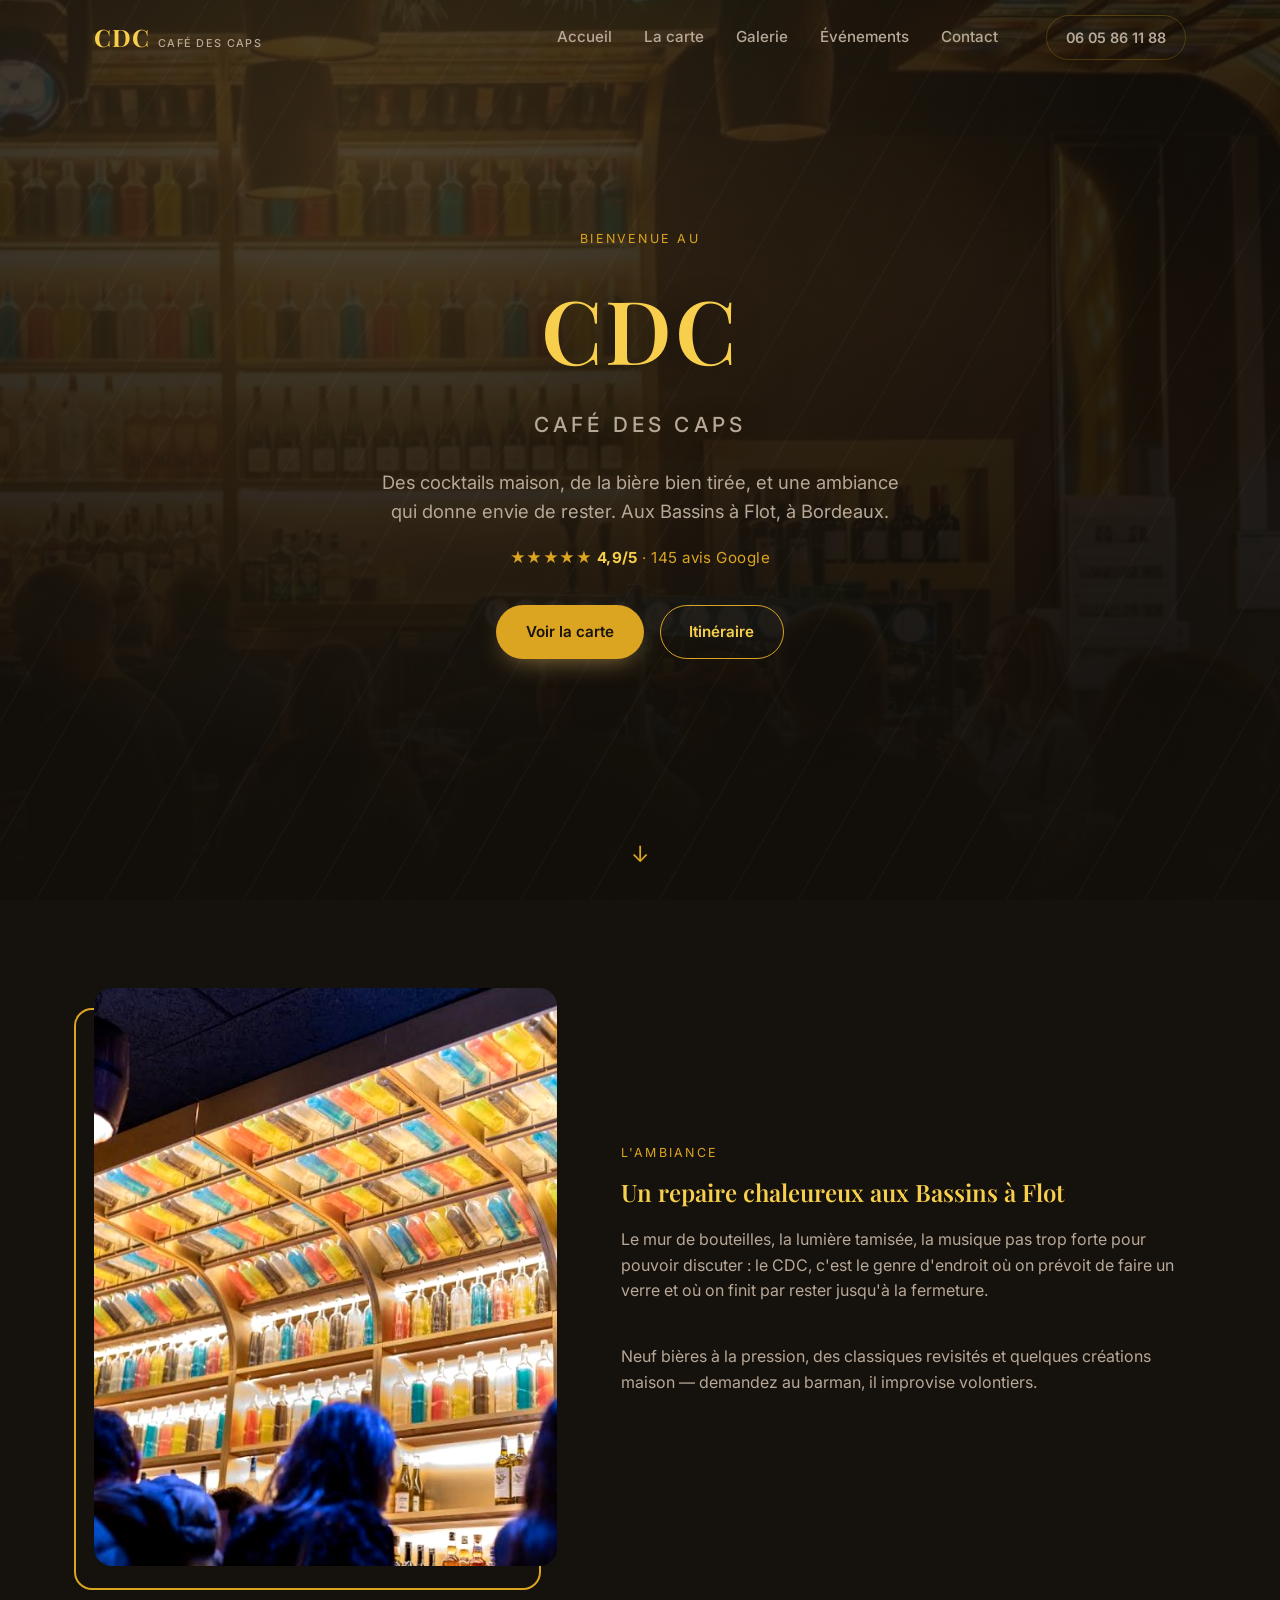
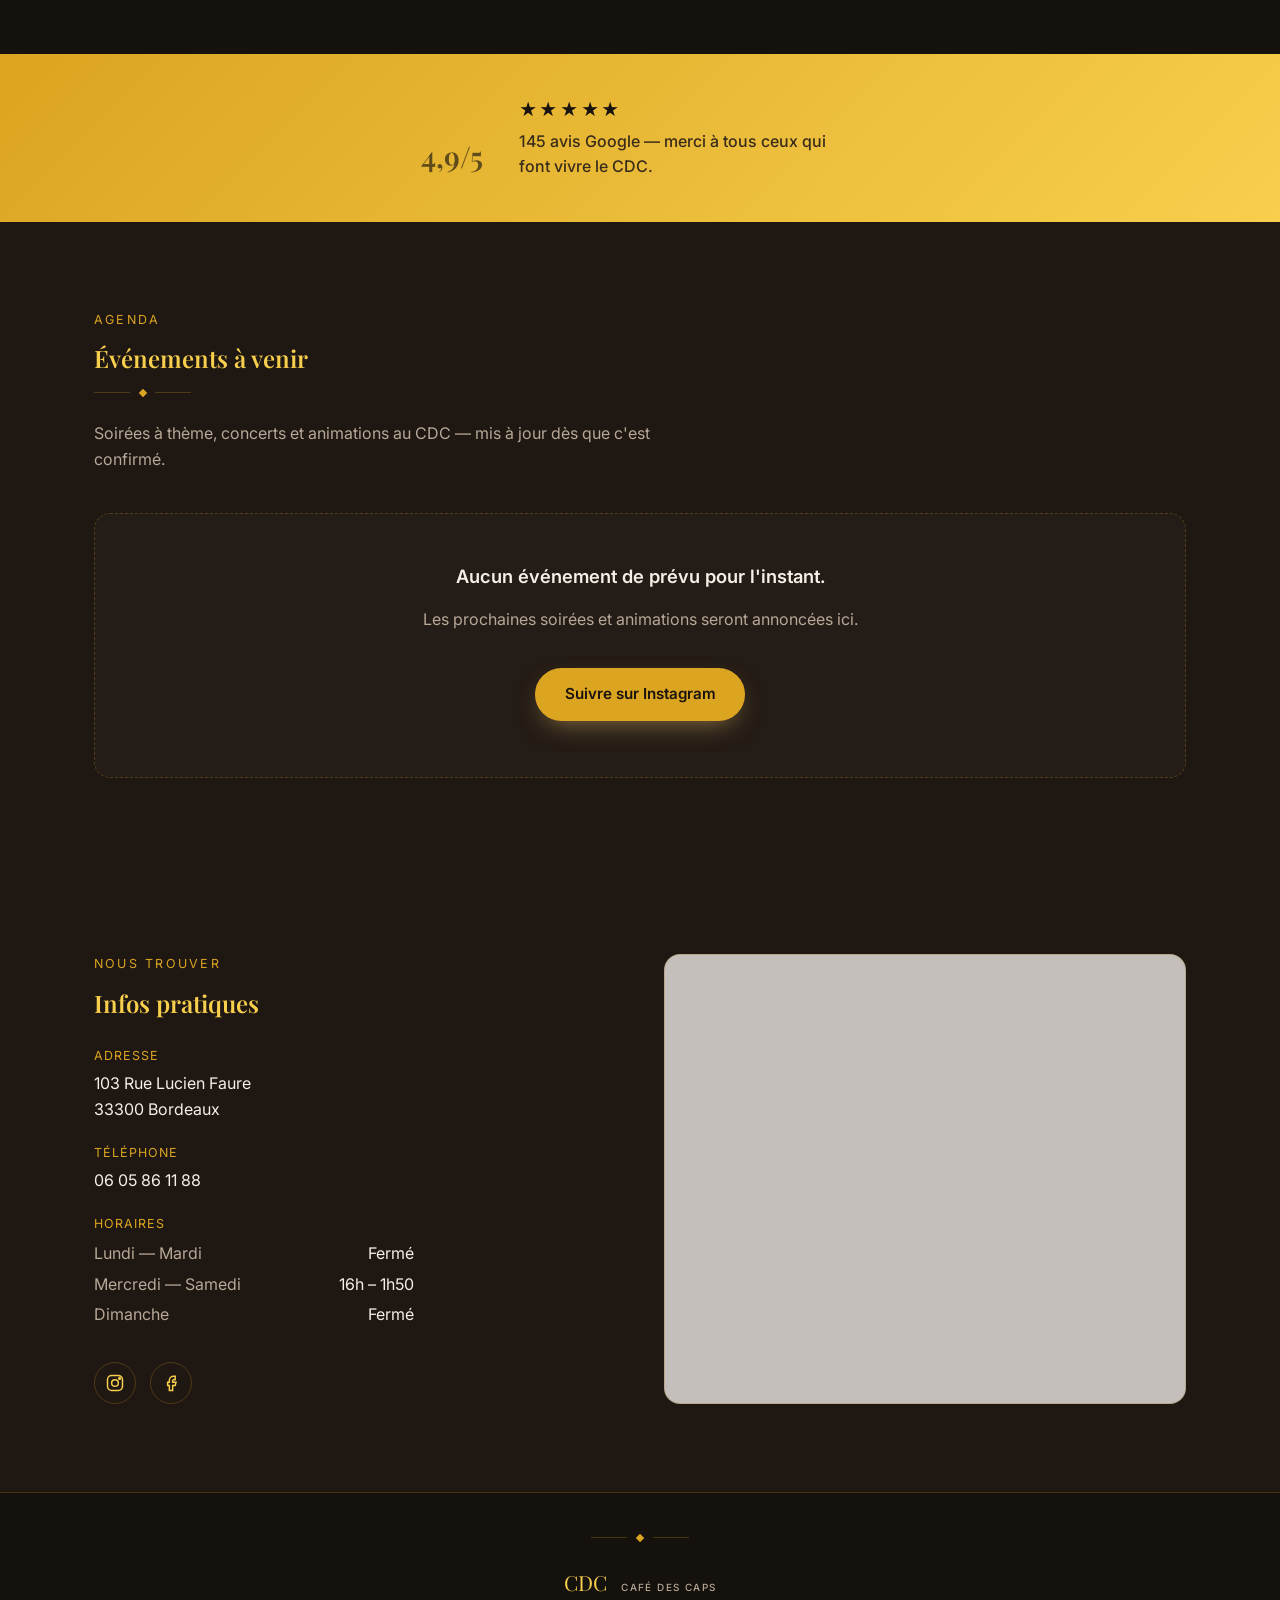
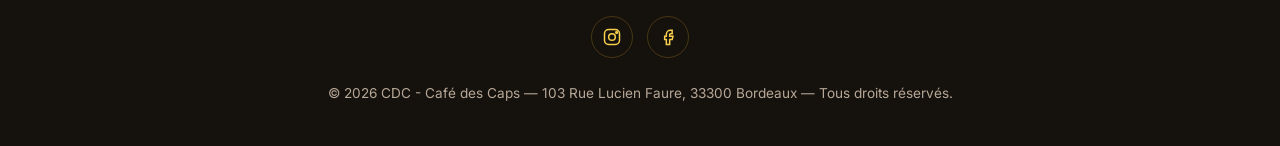
==== commit a790089a: "Retire les effets trop "template généré", texte plus naturel - Supprime l'animation lettre par lettr" ====
--- a/index.html
+++ b/index.html
@@ -83,8 +83,8 @@
     <div class="hero-overlay"></div>
     <div class="container hero-content">
       <p class="eyebrow reveal">Bienvenue au</p>
-      <h1 class="reveal"><span class="hero-letters" id="hero-letters">CDC</span> <span class="hero-sub">Café des Caps</span></h1>
-      <p class="hero-tagline reveal">Cocktails signature, large choix de bières pression et ambiance conviviale, dans le quartier des Bassins à Flot.</p>
+      <h1 class="reveal">CDC <span class="hero-sub">Café des Caps</span></h1>
+      <p class="hero-tagline reveal">Des cocktails maison, de la bière bien tirée, et une ambiance qui donne envie de rester. Aux Bassins à Flot, à Bordeaux.</p>
       <p class="rating-badge reveal">★★★★★ <strong>4,9/5</strong> · 145 avis Google</p>
       <div class="hero-actions reveal">
         <a href="carte.html" class="btn btn-primary">Voir la carte</a>
@@ -93,22 +93,6 @@
     </div>
     <a href="#apropos" class="scroll-cue" aria-label="Découvrir la suite">↓</a>
   </section>
-
-  <!-- Marquee -->
-  <div class="marquee" aria-hidden="true">
-    <div class="marquee-track">
-      <span>Cocktails signature</span><span class="marquee-dot">✦</span>
-      <span>9 bières pression</span><span class="marquee-dot">✦</span>
-      <span>★ 4,9/5 sur Google</span><span class="marquee-dot">✦</span>
-      <span>Ouvert mer.–sam. dès 16h</span><span class="marquee-dot">✦</span>
-      <span>Bordeaux</span><span class="marquee-dot">✦</span>
-      <span>Cocktails signature</span><span class="marquee-dot">✦</span>
-      <span>9 bières pression</span><span class="marquee-dot">✦</span>
-      <span>★ 4,9/5 sur Google</span><span class="marquee-dot">✦</span>
-      <span>Ouvert mer.–sam. dès 16h</span><span class="marquee-dot">✦</span>
-      <span>Bordeaux</span><span class="marquee-dot">✦</span>
-    </div>
-  </div>
 
   <!-- À propos / ambiance -->
   <section id="apropos" class="about">
@@ -119,46 +103,21 @@
       <div class="about-content">
         <p class="eyebrow reveal">L'ambiance</p>
         <h2 class="reveal">Un repaire chaleureux aux Bassins à Flot</h2>
-        <p class="section-intro reveal">Lumières chaleureuses, mur de bouteilles et bonne humeur : le CDC est pensé pour les soirées entre amis, un verre après le travail ou une virée cocktails qui se prolonge tard.</p>
-
-        <ul class="feature-list">
-          <li class="reveal">
-            <span class="feature-num">01</span>
-            <div>
-              <h3>Cocktails signature</h3>
-              <p>Classiques revisités et créations maison, du Mojito au Pornstar Martini — ou un cocktail composé avec notre barman.</p>
-            </div>
-          </li>
-          <li class="reveal">
-            <span class="feature-num">02</span>
-            <div>
-              <h3>9 bières pression</h3>
-              <p>Un large choix de bières à la pression en 25cl, 50cl ou 1L, sans alcool et bouteilles également disponibles.</p>
-            </div>
-          </li>
-          <li class="reveal">
-            <span class="feature-num">03</span>
-            <div>
-              <h3>Ouvert tard</h3>
-              <p>Service jusqu'à tard dans la nuit.</p>
-            </div>
-          </li>
-        </ul>
+        <p class="section-intro reveal">Le mur de bouteilles, la lumière tamisée, la musique pas trop forte pour pouvoir discuter : le CDC, c'est le genre d'endroit où on prévoit de faire un verre et où on finit par rester jusqu'à la fermeture.</p>
+        <p class="reveal">Neuf bières à la pression, des classiques revisités et quelques créations maison — demandez au barman, il improvise volontiers.</p>
       </div>
     </div>
   </section>
 
   <!-- Bandeau note Google -->
   <section class="stat-band">
-    <svg class="curve curve-top" viewBox="0 0 1440 60" preserveAspectRatio="none" aria-hidden="true"><path d="M0,60 C240,10 480,10 720,35 C960,60 1200,55 1440,8 L1440,60 Z" fill="#c9a15a"></path></svg>
     <div class="container stat-band-inner reveal">
-      <div class="stat-number"><span id="stat-count">0,0</span><span>/5</span></div>
+      <div class="stat-number"><span id="stat-count">4,9</span><span>/5</span></div>
       <div class="stat-text">
         <div class="stat-stars">★★★★★</div>
         <p>145 avis Google — merci à tous ceux qui font vivre le CDC.</p>
       </div>
     </div>
-    <svg class="curve curve-bottom" viewBox="0 0 1440 60" preserveAspectRatio="none" aria-hidden="true"><path d="M0,0 C240,50 480,50 720,25 C960,0 1200,5 1440,52 L1440,0 Z" fill="#c9a15a"></path></svg>
   </section>
 
   <!-- Événements -->
--- a/css/style.css
+++ b/css/style.css
@@ -109,7 +109,7 @@
 
 @media (prefers-reduced-motion: reduce) {
   .reveal { opacity: 1; transform: none; transition: none; }
-  .hero-bg, .marquee-track, .scroll-cue { animation: none !important; }
+  .hero-bg, .scroll-cue { animation: none !important; }
 }
 
 /* Boutons */
@@ -256,7 +256,7 @@
   background-size: cover;
   background-position: center 30%;
   filter: saturate(1.05) contrast(1.03);
-  animation: kenburns 22s ease-in-out infinite alternate;
+  animation: kenburns 34s ease-in-out infinite alternate;
 }
 .hero-bg::after {
   content: "";
@@ -268,7 +268,7 @@
 }
 @keyframes kenburns {
   from { transform: scale(1); }
-  to { transform: scale(1.09); }
+  to { transform: scale(1.035); }
 }
 .hero-overlay {
   position: absolute;
@@ -283,16 +283,6 @@
   margin-bottom: .3em;
   letter-spacing: .03em;
   text-shadow: 0 4px 30px rgba(0,0,0,.35);
-}
-.hero-letters { display: inline-block; }
-.hero-letters .letter {
-  display: inline-block;
-  opacity: 0;
-  transform: translateY(.5em);
-  animation: letter-in .7s cubic-bezier(.2,.8,.2,1) forwards;
-}
-@keyframes letter-in {
-  to { opacity: 1; transform: translateY(0); }
 }
 .hero-sub {
   display: block;
@@ -335,35 +325,6 @@
   50% { transform: translate(-50%, 8px); }
 }
 
-/* ---- Marquee ---- */
-.marquee {
-  background: var(--gold);
-  overflow: hidden;
-  position: relative;
-  z-index: 5;
-}
-.marquee-track {
-  display: inline-flex;
-  align-items: center;
-  width: max-content;
-  gap: .75rem;
-  padding: .65rem 0;
-  animation: marquee 26s linear infinite;
-}
-.marquee-track span {
-  font-size: .82rem;
-  font-weight: 600;
-  letter-spacing: .1em;
-  text-transform: uppercase;
-  color: #1a140f;
-  white-space: nowrap;
-}
-.marquee-dot { opacity: .55; }
-@keyframes marquee {
-  from { transform: translateX(0); }
-  to { transform: translateX(-50%); }
-}
-
 /* ---- Divider ornament ---- */
 .divider { display: flex; align-items: center; justify-content: flex-start; gap: .6rem; margin: 0 0 1.6rem; }
 .divider span { width: 36px; height: 1px; background: var(--border); }
@@ -398,30 +359,13 @@
   filter: saturate(1.08) contrast(1.05) brightness(1.02);
 }
 .about-content { text-align: left; }
-
-.feature-list { list-style: none; margin: 2.6rem 0 0; padding: 0; display: flex; flex-direction: column; gap: 1.8rem; }
-.feature-list li { display: flex; gap: 1.2rem; align-items: flex-start; }
-.feature-num {
-  font-family: var(--font-display);
-  font-size: 1.3rem;
-  color: var(--gold);
-  opacity: .65;
-  flex-shrink: 0;
-  line-height: 1.5;
-  min-width: 2ch;
-}
-.feature-list h3 { font-size: 1.1rem; margin: 0 0 .3rem; }
-.feature-list p { margin: 0; color: var(--text-muted); font-size: .95rem; }
+.about-content p + p { margin-top: 1.1rem; color: var(--text-muted); }
 
 /* ---- Stat band ---- */
 .stat-band {
-  position: relative;
-  padding: 3.5rem 0;
+  padding: 2.6rem 0;
   background: linear-gradient(135deg, var(--gold) 0%, var(--gold-light) 100%);
 }
-.curve { position: absolute; left: 0; width: 100%; height: 44px; display: block; line-height: 0; }
-.curve-top { top: -43px; }
-.curve-bottom { bottom: -43px; }
 .stat-band-inner {
   display: flex;
   align-items: center;
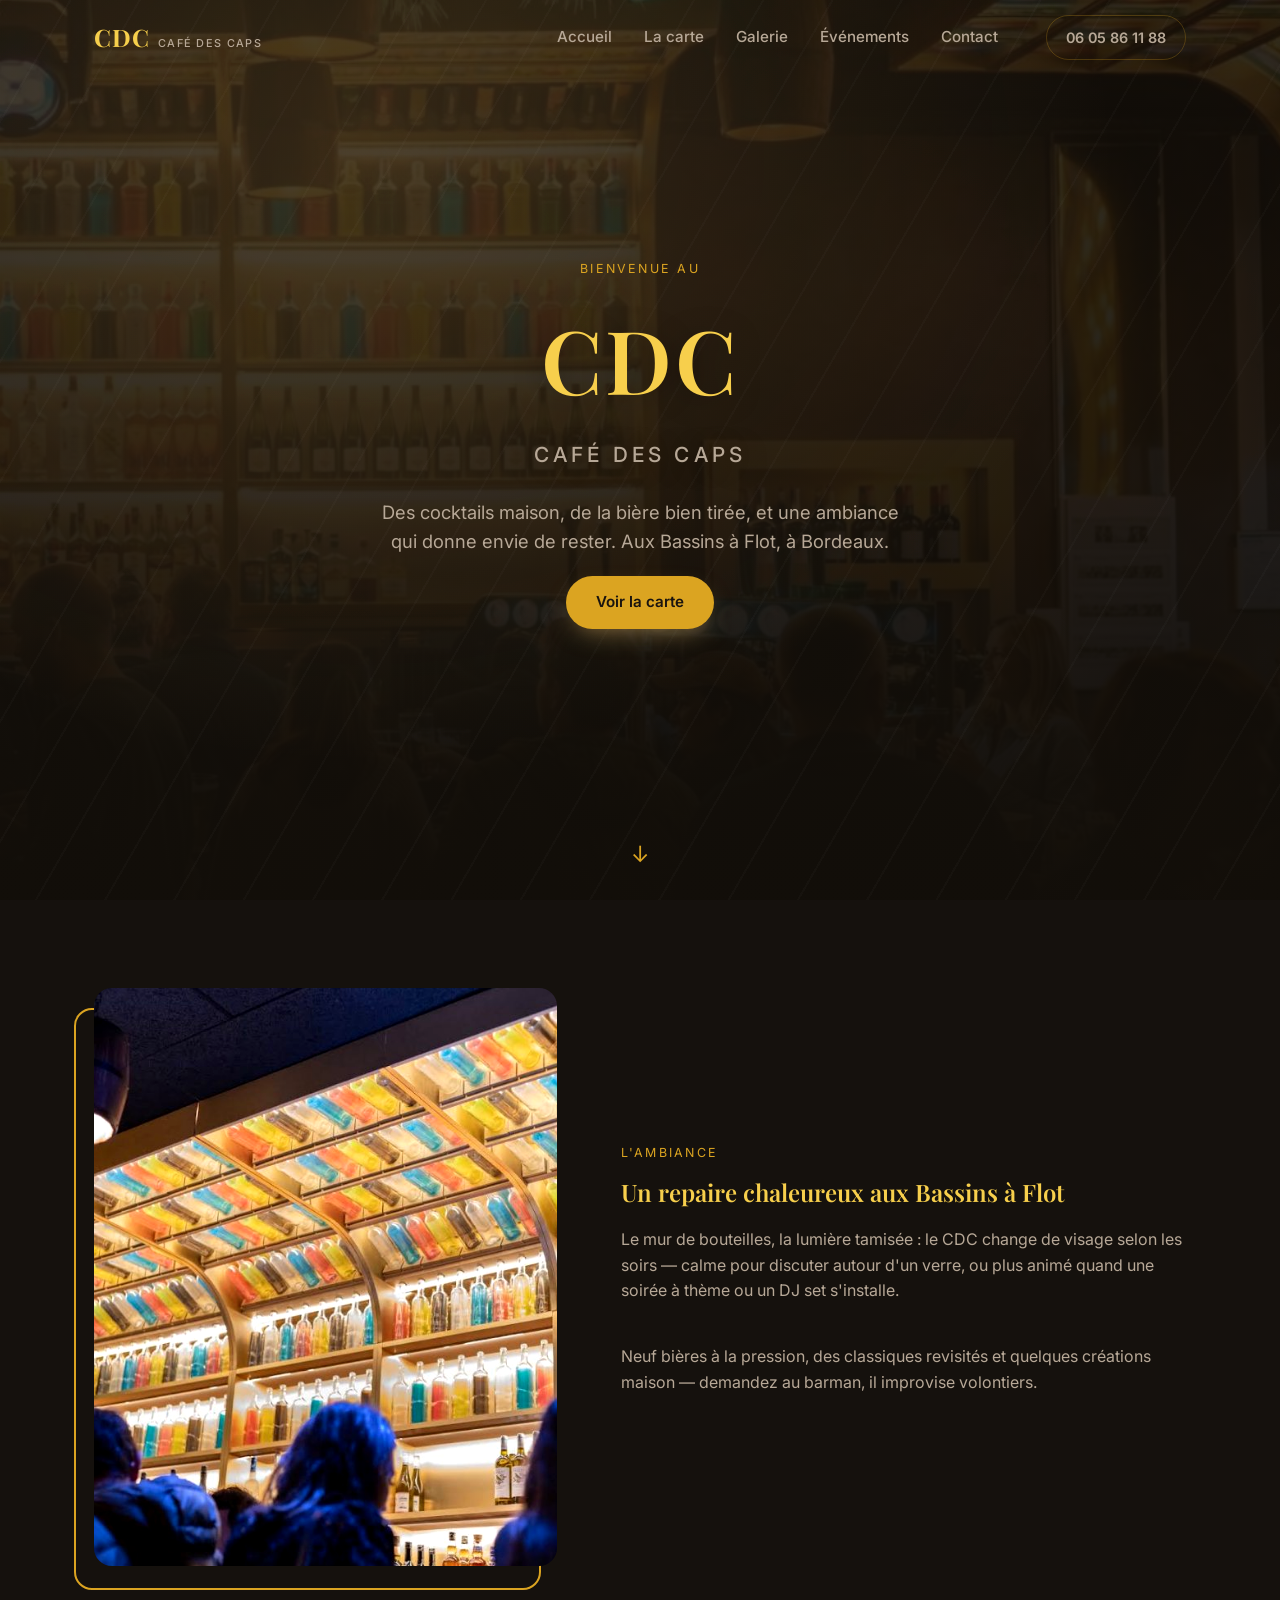
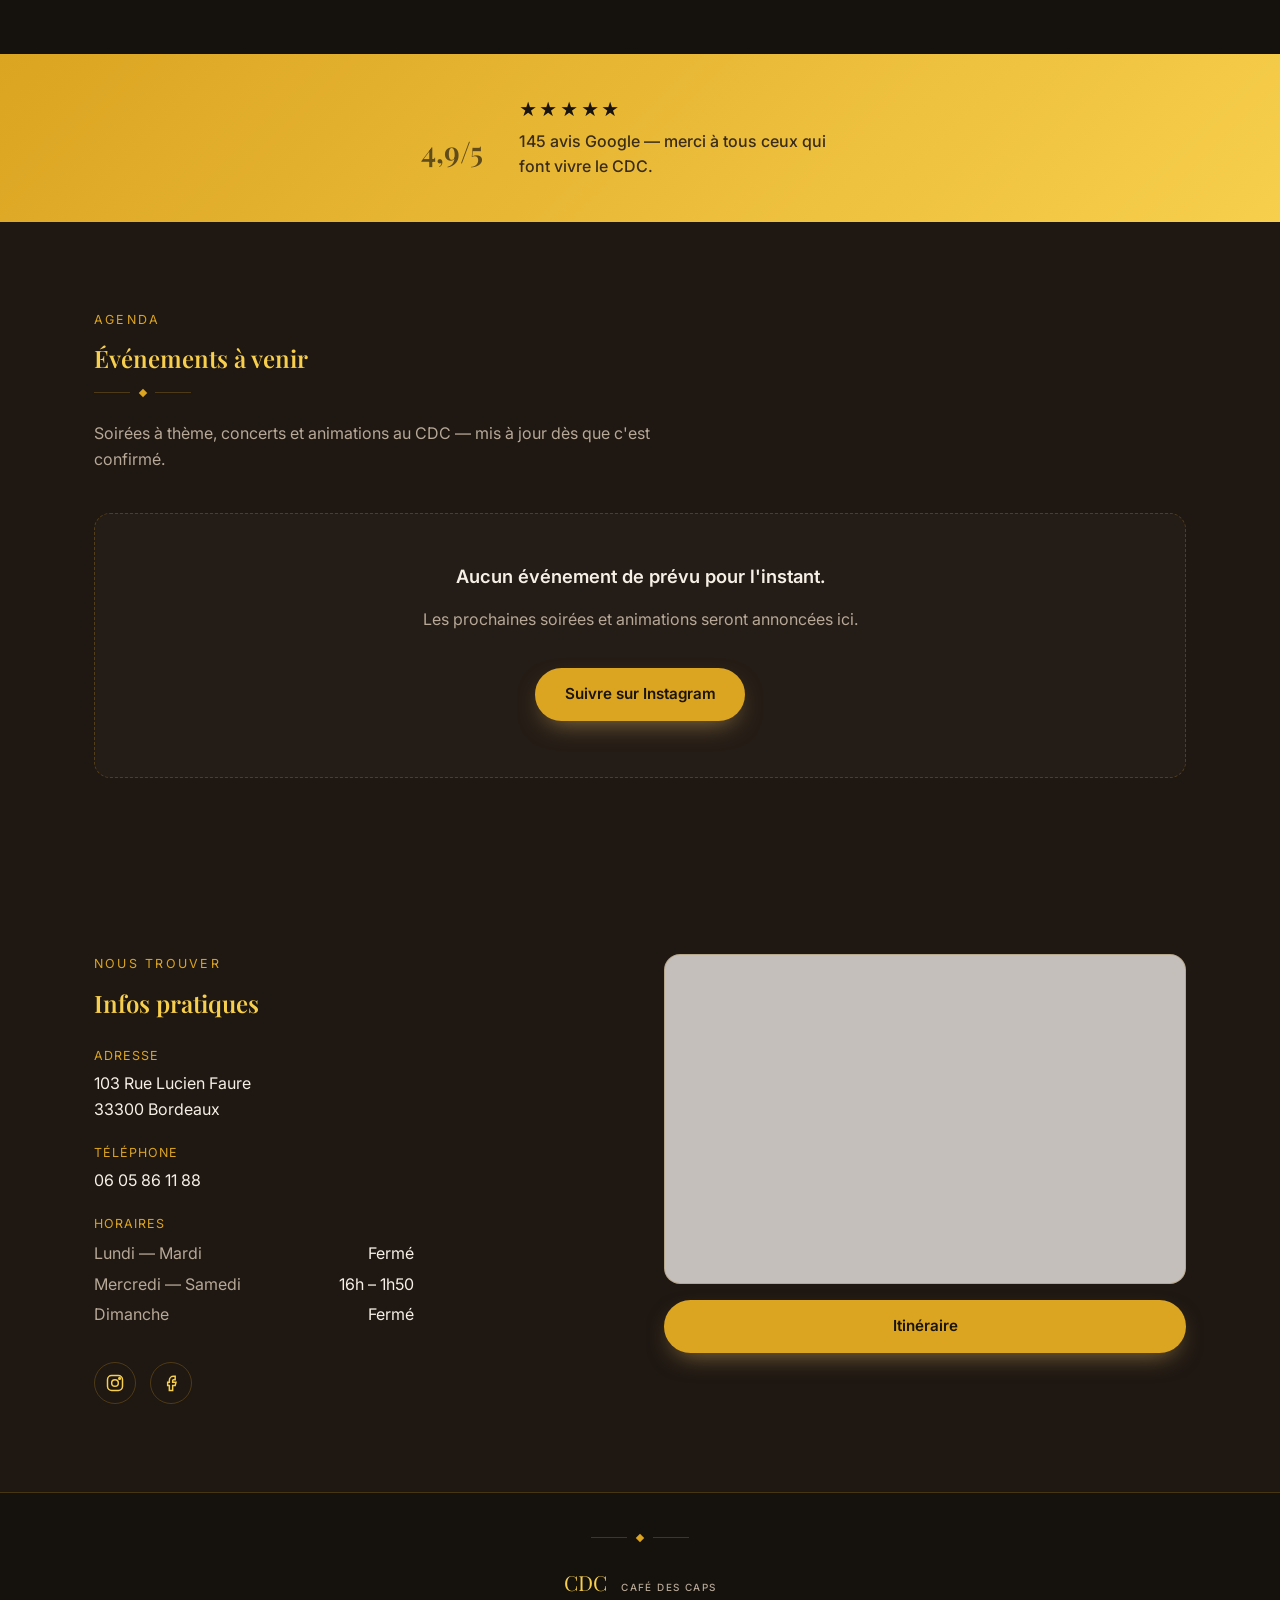
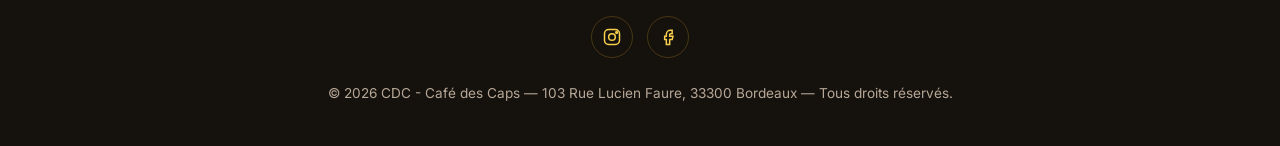
==== commit c6ed5e57: "Corrige l'alignement du bandeau d'avis, déplace Itinéraire, texte ambiance - Bandeau 4,9/5 : centré " ====
--- a/index.html
+++ b/index.html
@@ -85,10 +85,8 @@
       <p class="eyebrow reveal">Bienvenue au</p>
       <h1 class="reveal">CDC <span class="hero-sub">Café des Caps</span></h1>
       <p class="hero-tagline reveal">Des cocktails maison, de la bière bien tirée, et une ambiance qui donne envie de rester. Aux Bassins à Flot, à Bordeaux.</p>
-      <p class="rating-badge reveal">★★★★★ <strong>4,9/5</strong> · 145 avis Google</p>
       <div class="hero-actions reveal">
         <a href="carte.html" class="btn btn-primary">Voir la carte</a>
-        <a href="https://www.google.com/maps/search/?api=1&query=CDC+Caf%C3%A9+des+Caps+103+Rue+Lucien+Faure+33300+Bordeaux" class="btn btn-outline" target="_blank" rel="noopener">Itinéraire</a>
       </div>
     </div>
     <a href="#apropos" class="scroll-cue" aria-label="Découvrir la suite">↓</a>
@@ -103,7 +101,7 @@
       <div class="about-content">
         <p class="eyebrow reveal">L'ambiance</p>
         <h2 class="reveal">Un repaire chaleureux aux Bassins à Flot</h2>
-        <p class="section-intro reveal">Le mur de bouteilles, la lumière tamisée, la musique pas trop forte pour pouvoir discuter : le CDC, c'est le genre d'endroit où on prévoit de faire un verre et où on finit par rester jusqu'à la fermeture.</p>
+        <p class="section-intro reveal">Le mur de bouteilles, la lumière tamisée : le CDC change de visage selon les soirs — calme pour discuter autour d'un verre, ou plus animé quand une soirée à thème ou un DJ set s'installe.</p>
         <p class="reveal">Neuf bières à la pression, des classiques revisités et quelques créations maison — demandez au barman, il improvise volontiers.</p>
       </div>
     </div>
@@ -179,14 +177,17 @@
         </div>
       </div>
 
-      <div class="location-map reveal">
-        <iframe
-          src="https://www.google.com/maps?q=103+Rue+Lucien+Faure,+33300+Bordeaux&output=embed"
-          width="100%" height="100%" style="border:0; min-height:320px;"
-          allowfullscreen loading="lazy"
-          referrerpolicy="no-referrer-when-downgrade"
-          title="Localisation de CDC - Café des Caps">
-        </iframe>
+      <div class="location-map-col reveal">
+        <div class="location-map">
+          <iframe
+            src="https://www.google.com/maps?q=103+Rue+Lucien+Faure,+33300+Bordeaux&output=embed"
+            width="100%" height="100%" style="border:0; min-height:320px;"
+            allowfullscreen loading="lazy"
+            referrerpolicy="no-referrer-when-downgrade"
+            title="Localisation de CDC - Café des Caps">
+          </iframe>
+        </div>
+        <a href="https://www.google.com/maps/search/?api=1&query=CDC+Caf%C3%A9+des+Caps+103+Rue+Lucien+Faure+33300+Bordeaux" target="_blank" rel="noopener" class="btn btn-primary location-directions">Itinéraire</a>
       </div>
     </div>
   </section>
--- a/css/style.css
+++ b/css/style.css
@@ -300,14 +300,7 @@
   max-width: 520px;
   margin: 0 auto 1.2rem;
 }
-.rating-badge {
-  color: var(--gold);
-  font-size: .95rem;
-  letter-spacing: .03em;
-  margin: 0 0 2.2rem;
-}
-.rating-badge strong { color: var(--gold-light); }
-.hero-actions { display: flex; gap: 1rem; justify-content: center; flex-wrap: wrap; }
+.hero-actions { display: flex; gap: 1rem; justify-content: center; flex-wrap: wrap; margin-top: .4rem; }
 
 .scroll-cue {
   position: absolute;
@@ -368,7 +361,7 @@
 }
 .stat-band-inner {
   display: flex;
-  align-items: center;
+  align-items: flex-start;
   justify-content: center;
   gap: 2.2rem;
   flex-wrap: wrap;
@@ -618,15 +611,17 @@
 .social-links a:hover { border-color: var(--gold); background: rgba(201,161,90,0.1); transform: translateY(-2px); }
 .social-links svg { width: 20px; height: 20px; }
 
+.location-map-col { display: flex; flex-direction: column; gap: 1rem; }
 .location-map {
   background: var(--card);
   border: 1px solid var(--border);
   border-radius: 16px;
   min-height: 320px;
-  height: 100%;
+  flex: 1;
   overflow: hidden;
   filter: invert(92%) hue-rotate(180deg) brightness(0.95) contrast(0.9);
 }
+.location-directions { width: 100%; text-align: center; }
 
 /* ---- Événements ---- */
 .events { background: var(--bg-alt); }
@@ -814,7 +809,6 @@
   .menu-grid { grid-template-columns: 1fr; }
   .gallery-grid { grid-template-columns: repeat(2, 1fr); }
   .location-grid { grid-template-columns: 1fr; }
-  .stat-band-inner { justify-content: flex-start; text-align: left; }
 }
 
 @media (max-width: 720px) {
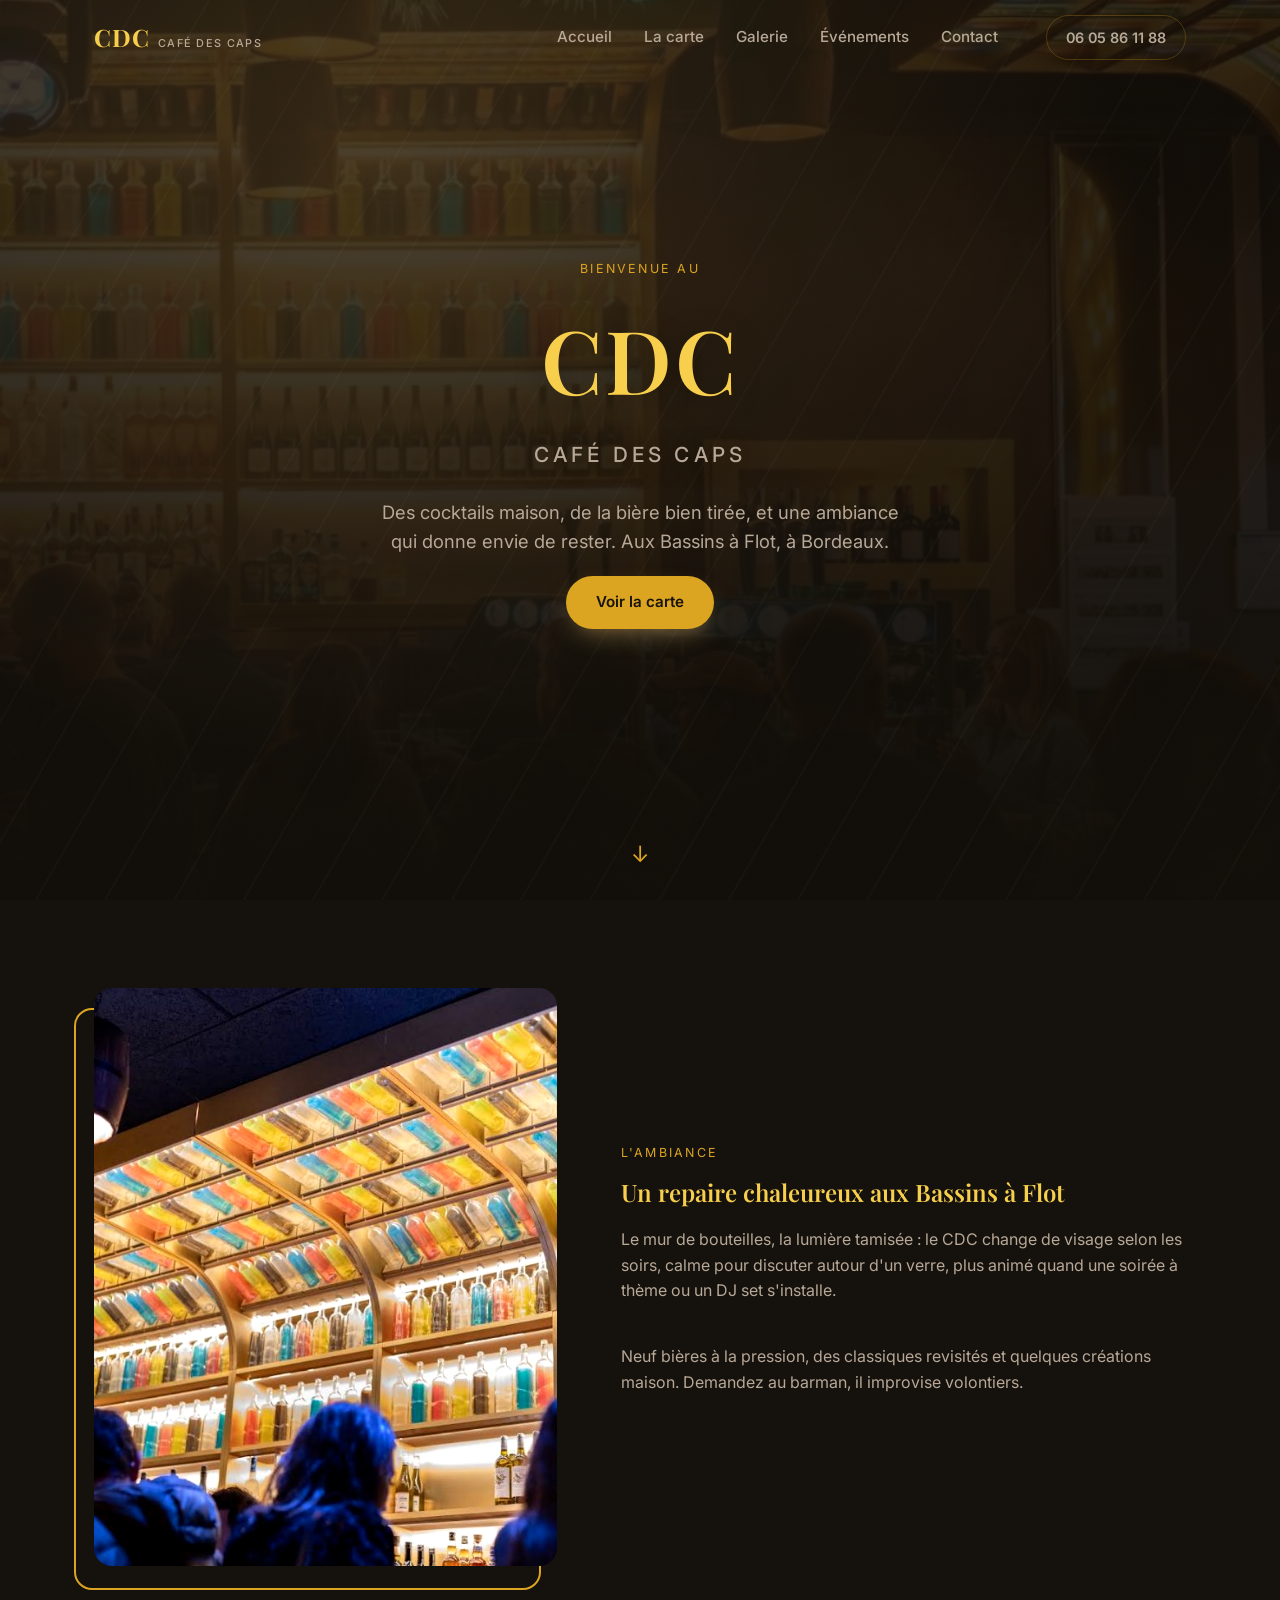
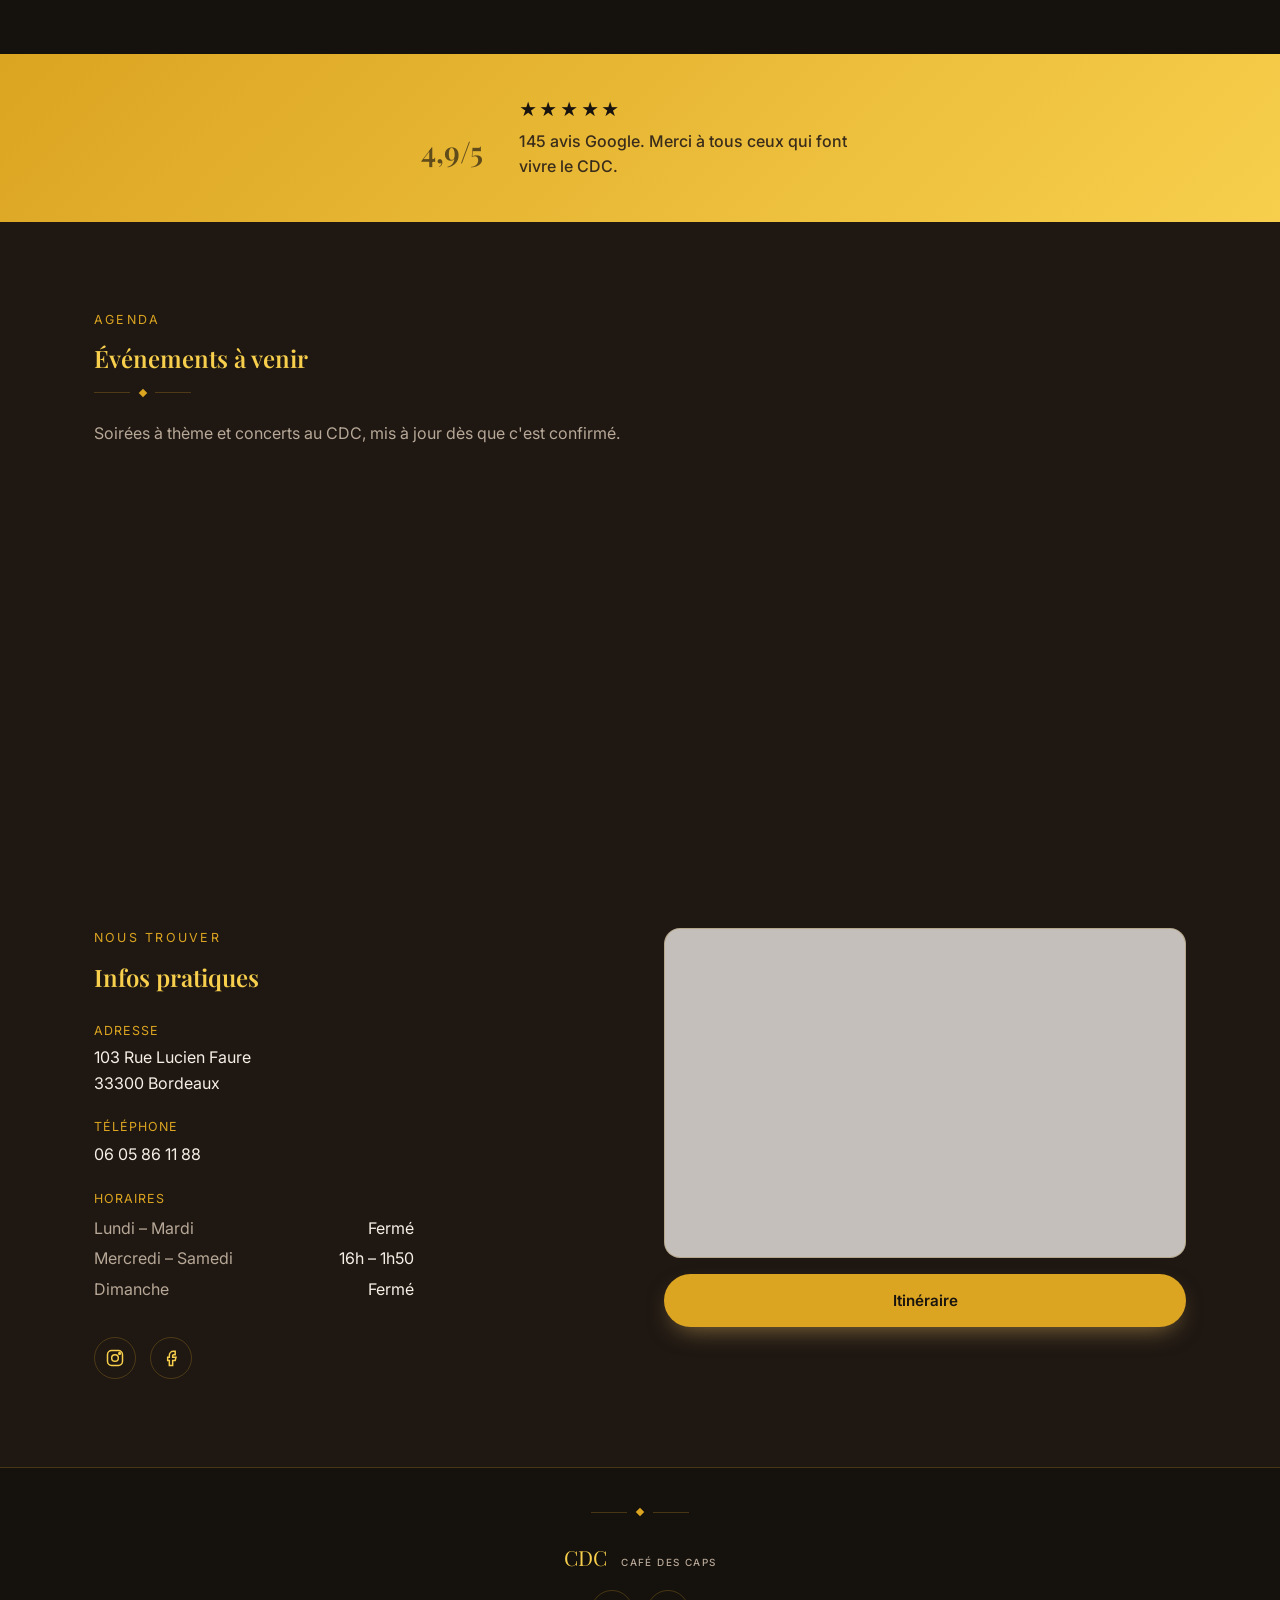
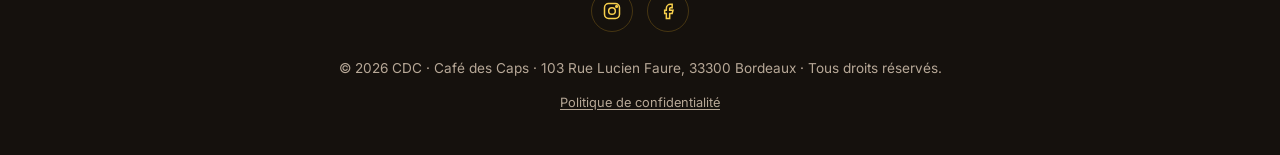
==== commit 24957f27: "Retire les tirets cadratins, ajoute le SEO de base et une page 404/confidentialité Texte : - Remplac" ====
--- a/index.html
+++ b/index.html
@@ -3,17 +3,22 @@
 <head>
 <meta charset="UTF-8">
 <meta name="viewport" content="width=device-width, initial-scale=1.0">
-<title>CDC — Café des Caps | Bar à Bordeaux</title>
+<title>CDC · Café des Caps | Bar à Bordeaux</title>
 <meta name="description" content="CDC - Café des Caps : bar à cocktails et bières pression aux Bassins à Flot, à Bordeaux. Cocktails signature, large choix de bières. Noté 4,9/5 sur Google.">
 <meta property="og:type" content="business.business">
-<meta property="og:title" content="CDC — Café des Caps | Bar à Bordeaux">
+<meta property="og:title" content="CDC · Café des Caps | Bar à Bordeaux">
 <meta property="og:description" content="Cocktails signature, large choix de bières pression et ambiance conviviale, à deux pas de la Cité du Vin. Noté 4,9/5 sur Google (145 avis).">
 <meta property="og:image" content="images/galerie/galerie-6.jpg">
 <link rel="icon" href="data:image/svg+xml,%3Csvg xmlns='http://www.w3.org/2000/svg' viewBox='0 0 100 100'%3E%3Crect width='100' height='100' rx='20' fill='%2315110d'/%3E%3Cpath d='M28 28h44l-18 22v20h10v6H36v-6h10V50L28 28z' fill='%23c9a15a'/%3E%3C/svg%3E">
+<link rel="apple-touch-icon" href="images/apple-touch-icon.png">
+<link rel="icon" type="image/png" sizes="32x32" href="images/favicon-32x32.png">
+<link rel="icon" type="image/png" sizes="16x16" href="images/favicon-16x16.png">
+<link rel="manifest" href="site.webmanifest">
 <link rel="preconnect" href="https://fonts.googleapis.com">
 <link rel="preconnect" href="https://fonts.gstatic.com" crossorigin>
 <link href="https://fonts.googleapis.com/css2?family=Inter:wght@400;500;600&amp;family=Playfair+Display:wght@600;700;800&amp;display=swap" rel="stylesheet">
 <link rel="stylesheet" href="css/style.css">
+<script defer data-domain="achillebrnt.github.io" src="https://plausible.io/js/script.js"></script>
 <script type="application/ld+json">
 {
   "@context": "https://schema.org",
@@ -101,8 +106,8 @@
       <div class="about-content">
         <p class="eyebrow reveal">L'ambiance</p>
         <h2 class="reveal">Un repaire chaleureux aux Bassins à Flot</h2>
-        <p class="section-intro reveal">Le mur de bouteilles, la lumière tamisée : le CDC change de visage selon les soirs — calme pour discuter autour d'un verre, ou plus animé quand une soirée à thème ou un DJ set s'installe.</p>
-        <p class="reveal">Neuf bières à la pression, des classiques revisités et quelques créations maison — demandez au barman, il improvise volontiers.</p>
+        <p class="section-intro reveal">Le mur de bouteilles, la lumière tamisée : le CDC change de visage selon les soirs, calme pour discuter autour d'un verre, plus animé quand une soirée à thème ou un DJ set s'installe.</p>
+        <p class="reveal">Neuf bières à la pression, des classiques revisités et quelques créations maison. Demandez au barman, il improvise volontiers.</p>
       </div>
     </div>
   </section>
@@ -113,7 +118,7 @@
       <div class="stat-number"><span id="stat-count">4,9</span><span>/5</span></div>
       <div class="stat-text">
         <div class="stat-stars">★★★★★</div>
-        <p>145 avis Google — merci à tous ceux qui font vivre le CDC.</p>
+        <p>145 avis Google. Merci à tous ceux qui font vivre le CDC.</p>
       </div>
     </div>
   </section>
@@ -124,7 +129,7 @@
       <p class="eyebrow reveal">Agenda</p>
       <h2 class="reveal">Événements à venir</h2>
       <div class="divider reveal" aria-hidden="true"><span></span><i></i><span></span></div>
-      <p class="section-intro reveal">Soirées à thème, concerts et animations au CDC — mis à jour dès que c'est confirmé.</p>
+      <p class="section-intro reveal">Soirées à thème et concerts au CDC, mis à jour dès que c'est confirmé.</p>
 
       <div class="events-nav-group" hidden>
         <button type="button" class="events-nav events-prev" aria-label="Événement précédent">‹</button>
@@ -160,8 +165,8 @@
           <div>
             <dt>Horaires</dt>
             <dd>
-              <div class="hours-row"><span>Lundi — Mardi</span><span>Fermé</span></div>
-              <div class="hours-row"><span>Mercredi — Samedi</span><span>16h – 1h50</span></div>
+              <div class="hours-row"><span>Lundi – Mardi</span><span>Fermé</span></div>
+              <div class="hours-row"><span>Mercredi – Samedi</span><span>16h – 1h50</span></div>
               <div class="hours-row"><span>Dimanche</span><span>Fermé</span></div>
             </dd>
           </div>
@@ -206,7 +211,8 @@
         <svg viewBox="0 0 24 24" fill="none" stroke="currentColor" stroke-width="1.8"><path d="M15 8h2V4h-2a5 5 0 0 0-5 5v2H8v4h2v6h4v-6h3l1-4h-4V9a1 1 0 0 1 1-1z"/></svg>
       </a>
     </div>
-    <p>© <span id="year"></span> CDC - Café des Caps — 103 Rue Lucien Faure, 33300 Bordeaux — Tous droits réservés.</p>
+    <p>© <span id="year"></span> CDC · Café des Caps · 103 Rue Lucien Faure, 33300 Bordeaux · Tous droits réservés.</p>
+    <p class="footer-legal"><a href="confidentialite.html">Politique de confidentialité</a></p>
   </div>
 </footer>
 
--- a/css/style.css
+++ b/css/style.css
@@ -109,7 +109,7 @@
 
 @media (prefers-reduced-motion: reduce) {
   .reveal { opacity: 1; transform: none; transition: none; }
-  .hero-bg, .scroll-cue { animation: none !important; }
+  .hero-bg { animation: none !important; }
 }
 
 /* Boutons */
@@ -311,11 +311,6 @@
   color: var(--gold);
   text-decoration: none;
   font-size: 1.4rem;
-  animation: bob 2s ease-in-out infinite;
-}
-@keyframes bob {
-  0%, 100% { transform: translate(-50%, 0); }
-  50% { transform: translate(-50%, 8px); }
 }
 
 /* ---- Divider ornament ---- */
@@ -685,14 +680,6 @@
     radial-gradient(circle at 22% 18%, rgba(255,255,255,.22), transparent 50%),
     linear-gradient(155deg, var(--accent) 0%, rgba(21,17,13,.72) 82%);
 }
-.event-media-placeholder::before {
-  content: "";
-  position: absolute; inset: -30%;
-  background-image: radial-gradient(rgba(255,255,255,.4) 1.4px, transparent 1.4px);
-  background-size: 20px 20px;
-  opacity: .16;
-  transform: rotate(-10deg);
-}
 .event-placeholder-mark {
   position: relative;
   font-family: var(--font-display);
@@ -779,6 +766,20 @@
 .events-empty p:first-child { color: var(--text); font-size: 1.15rem; font-weight: 600; margin: 0 0 .5rem; }
 .events-empty .btn { margin-top: 1.2rem; }
 
+.events-loading { color: var(--text-muted); padding: 1rem 0; }
+
+/* ---- Page d'erreur (404) ---- */
+.error-page { min-height: 56vh; display: flex; align-items: center; }
+.error-page .container { max-width: 620px; text-align: center; }
+.error-page .hero-actions { justify-content: center; }
+
+/* ---- Pages légales ---- */
+.legal-content { max-width: 720px; margin-top: 1.5rem; color: var(--text-muted); }
+.legal-content h2 { color: var(--gold-light); font-size: 1.1rem; margin: 2rem 0 .6rem; }
+.legal-content p { margin: 0 0 1rem; }
+.legal-content a { color: var(--gold-light); }
+.legal-updated { margin-top: 2.5rem; font-size: .85rem; opacity: .8; }
+
 /* ---- Footer ---- */
 .site-footer {
   background: var(--bg);
@@ -793,6 +794,9 @@
 .footer-logo span { font-family: var(--font-body); font-size: .62rem; font-weight: 500; letter-spacing: .14em; text-transform: uppercase; color: var(--text-muted); margin-left: .6rem; }
 .footer-social { justify-content: center; margin: 0 0 1.6rem; }
 .footer-inner p:last-child { margin: .3em 0 0; }
+.footer-legal { font-size: .8rem; }
+.footer-legal a { color: var(--text-muted); text-decoration: underline; text-underline-offset: 2px; }
+.footer-legal a:hover { color: var(--gold-light); }
 
 /* ---- Mobile sticky CTA ---- */
 .mobile-cta { display: none; }
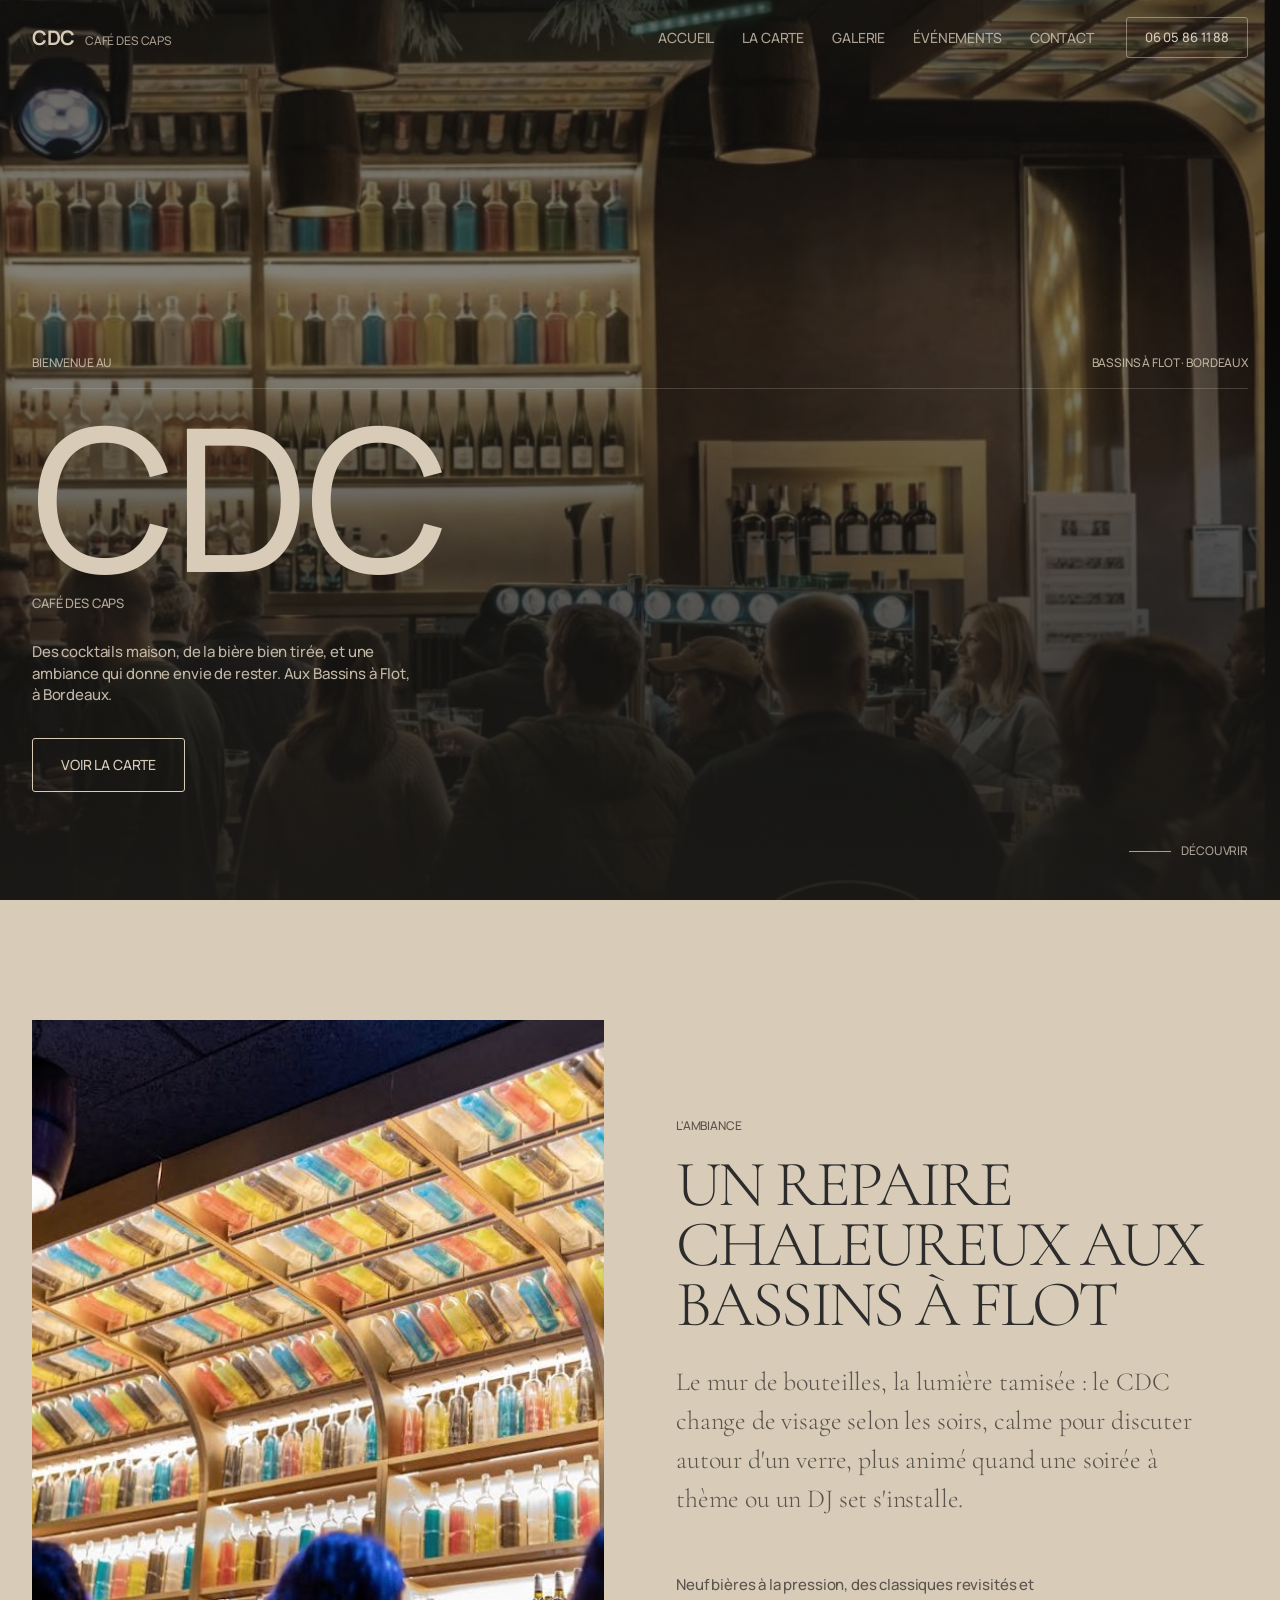
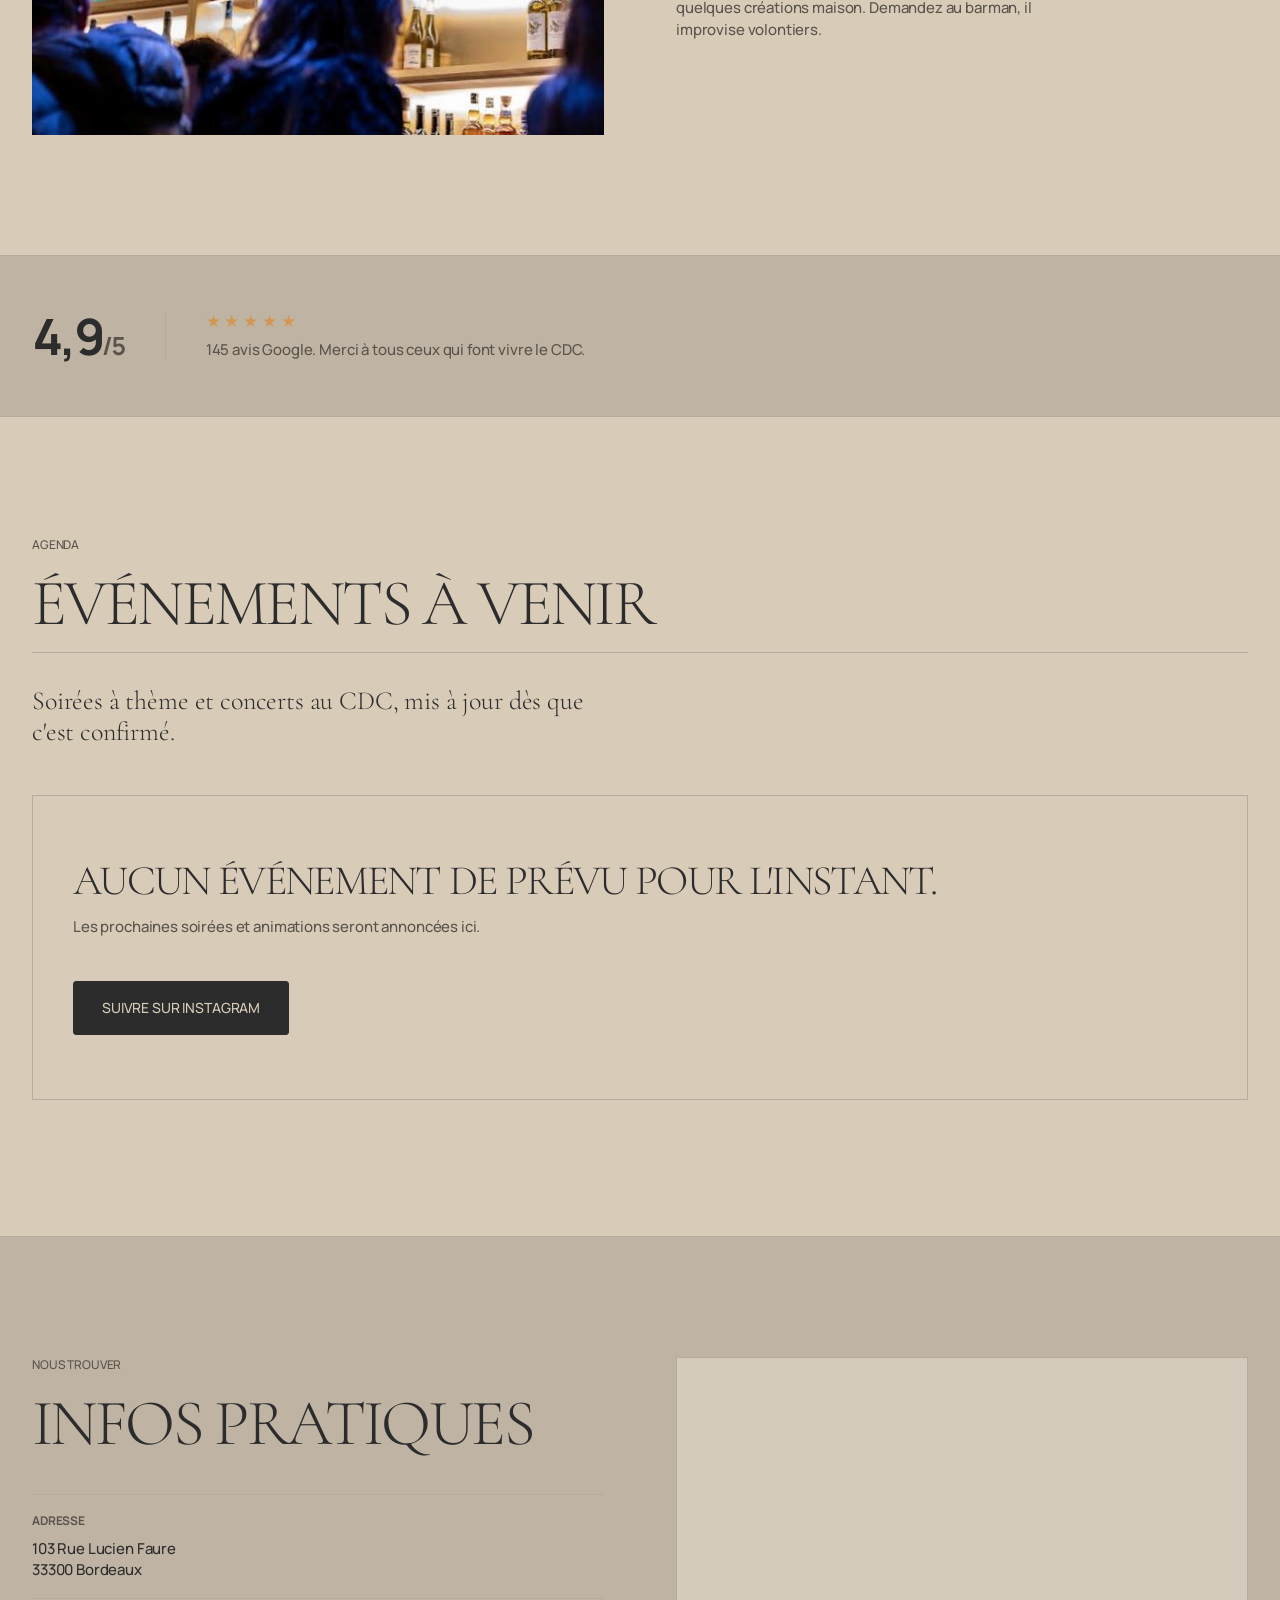
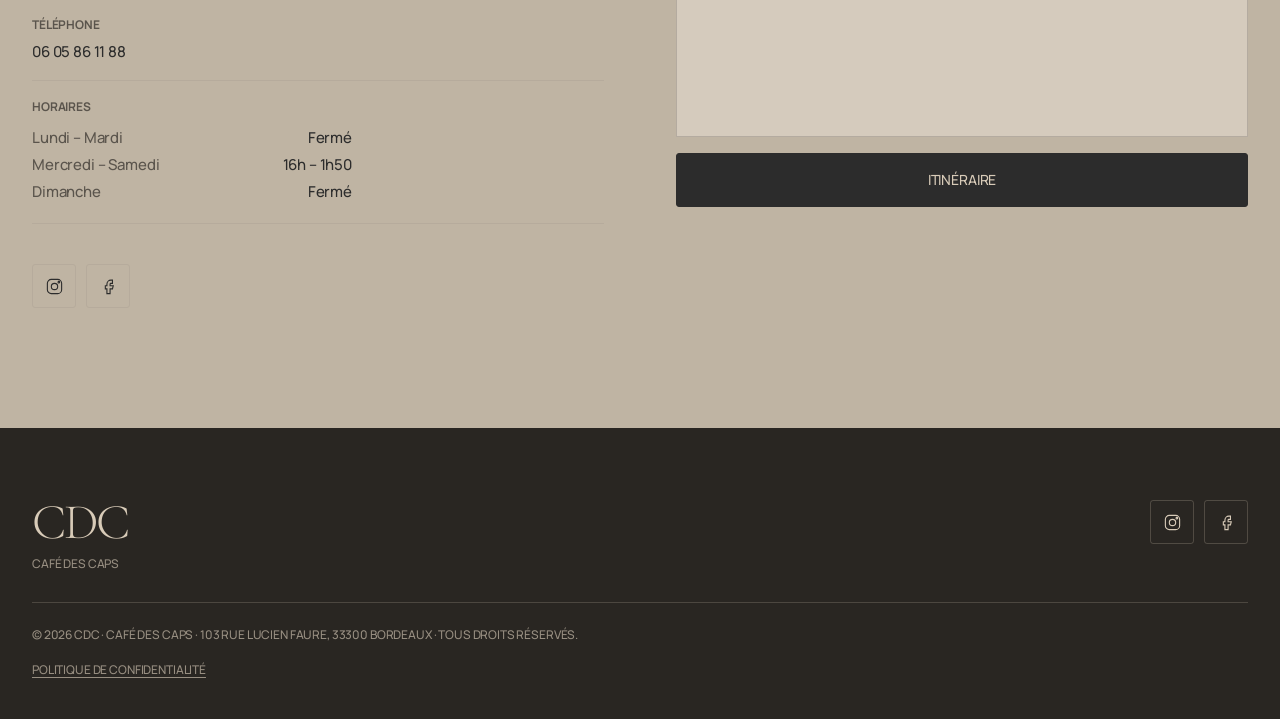
==== commit 10136242: "Refonte visuelle : toile parchemin, serif fin, géométrie nette Le contenu ne change pas, seule la mi" ====
--- a/index.html
+++ b/index.html
@@ -9,14 +9,14 @@
 <meta property="og:title" content="CDC · Café des Caps | Bar à Bordeaux">
 <meta property="og:description" content="Cocktails signature, large choix de bières pression et ambiance conviviale, à deux pas de la Cité du Vin. Noté 4,9/5 sur Google (145 avis).">
 <meta property="og:image" content="images/galerie/galerie-6.jpg">
-<link rel="icon" href="data:image/svg+xml,%3Csvg xmlns='http://www.w3.org/2000/svg' viewBox='0 0 100 100'%3E%3Crect width='100' height='100' rx='20' fill='%2315110d'/%3E%3Cpath d='M28 28h44l-18 22v20h10v6H36v-6h10V50L28 28z' fill='%23c9a15a'/%3E%3C/svg%3E">
+<link rel="icon" href="data:image/svg+xml,%3Csvg xmlns='http://www.w3.org/2000/svg' viewBox='0 0 100 100'%3E%3Crect width='100' height='100' rx='4' fill='%23292622'/%3E%3Cpath d='M28 28h44l-18 22v20h10v6H36v-6h10V50L28 28z' fill='%23d49653'/%3E%3C/svg%3E">
 <link rel="apple-touch-icon" href="images/apple-touch-icon.png">
 <link rel="icon" type="image/png" sizes="32x32" href="images/favicon-32x32.png">
 <link rel="icon" type="image/png" sizes="16x16" href="images/favicon-16x16.png">
 <link rel="manifest" href="site.webmanifest">
 <link rel="preconnect" href="https://fonts.googleapis.com">
 <link rel="preconnect" href="https://fonts.gstatic.com" crossorigin>
-<link href="https://fonts.googleapis.com/css2?family=Inter:wght@400;500;600&amp;family=Playfair+Display:wght@600;700;800&amp;display=swap" rel="stylesheet">
+<link href="https://fonts.googleapis.com/css2?family=Cormorant+Garamond:wght@300;400&amp;family=Manrope:wght@500;700&amp;display=swap" rel="stylesheet">
 <link rel="stylesheet" href="css/style.css">
 <script defer data-domain="achillebrnt.github.io" src="https://plausible.io/js/script.js"></script>
 <script type="application/ld+json">
@@ -54,9 +54,8 @@
 }
 </script>
 </head>
-<body class="is-loading">
-
-<div class="scroll-progress" id="scroll-progress"></div>
+<body class="has-hero">
+
 
 <a class="skip-link" href="#contenu">Aller au contenu</a>
 
@@ -83,38 +82,40 @@
 <main id="contenu">
 
   <!-- Hero -->
-  <section id="accueil" class="hero">
+  <section id="accueil" class="hero on-dark">
     <div class="hero-bg" aria-hidden="true"></div>
-    <div class="hero-overlay"></div>
     <div class="container hero-content">
-      <p class="eyebrow reveal">Bienvenue au</p>
-      <h1 class="reveal">CDC <span class="hero-sub">Café des Caps</span></h1>
-      <p class="hero-tagline reveal">Des cocktails maison, de la bière bien tirée, et une ambiance qui donne envie de rester. Aux Bassins à Flot, à Bordeaux.</p>
-      <div class="hero-actions reveal">
+      <div class="hero-meta">
+        <span>Bienvenue au</span>
+        <span>Bassins à Flot · Bordeaux</span>
+      </div>
+      <h1>CDC <span class="hero-sub">Café des Caps</span></h1>
+      <p class="hero-tagline">Des cocktails maison, de la bière bien tirée, et une ambiance qui donne envie de rester. Aux Bassins à Flot, à Bordeaux.</p>
+      <div class="hero-actions">
         <a href="carte.html" class="btn btn-primary">Voir la carte</a>
       </div>
     </div>
-    <a href="#apropos" class="scroll-cue" aria-label="Découvrir la suite">↓</a>
+    <a href="#apropos" class="scroll-cue" aria-label="Découvrir la suite">Découvrir</a>
   </section>
 
   <!-- À propos / ambiance -->
   <section id="apropos" class="about">
     <div class="container about-grid">
-      <div class="about-media reveal">
+      <div class="about-media">
         <img src="images/galerie/about.jpg" alt="Mur de bouteilles illuminé et clientèle au CDC" loading="lazy">
       </div>
       <div class="about-content">
-        <p class="eyebrow reveal">L'ambiance</p>
-        <h2 class="reveal">Un repaire chaleureux aux Bassins à Flot</h2>
-        <p class="section-intro reveal">Le mur de bouteilles, la lumière tamisée : le CDC change de visage selon les soirs, calme pour discuter autour d'un verre, plus animé quand une soirée à thème ou un DJ set s'installe.</p>
-        <p class="reveal">Neuf bières à la pression, des classiques revisités et quelques créations maison. Demandez au barman, il improvise volontiers.</p>
+        <p class="eyebrow">L'ambiance</p>
+        <h2>Un repaire chaleureux aux Bassins à Flot</h2>
+        <p class="section-intro">Le mur de bouteilles, la lumière tamisée : le CDC change de visage selon les soirs, calme pour discuter autour d'un verre, plus animé quand une soirée à thème ou un DJ set s'installe.</p>
+        <p>Neuf bières à la pression, des classiques revisités et quelques créations maison. Demandez au barman, il improvise volontiers.</p>
       </div>
     </div>
   </section>
 
   <!-- Bandeau note Google -->
   <section class="stat-band">
-    <div class="container stat-band-inner reveal">
+    <div class="container stat-band-inner">
       <div class="stat-number"><span id="stat-count">4,9</span><span>/5</span></div>
       <div class="stat-text">
         <div class="stat-stars">★★★★★</div>
@@ -126,18 +127,21 @@
   <!-- Événements -->
   <section id="evenements" class="events">
     <div class="container">
-      <p class="eyebrow reveal">Agenda</p>
-      <h2 class="reveal">Événements à venir</h2>
-      <div class="divider reveal" aria-hidden="true"><span></span><i></i><span></span></div>
-      <p class="section-intro reveal">Soirées à thème et concerts au CDC, mis à jour dès que c'est confirmé.</p>
-
-      <div class="events-nav-group" hidden>
-        <button type="button" class="events-nav events-prev" aria-label="Événement précédent">‹</button>
-        <button type="button" class="events-nav events-next" aria-label="Événement suivant">›</button>
+      <p class="eyebrow">Agenda</p>
+      <h2>Événements à venir</h2>
+      <div class="divider" aria-hidden="true"><span></span><i></i><span></span></div>
+
+      <div class="events-head">
+        <p class="section-intro">Soirées à thème et concerts au CDC, mis à jour dès que c'est confirmé.</p>
+
+        <div class="events-nav-group" hidden>
+          <button type="button" class="events-nav events-prev" aria-label="Événement précédent">‹</button>
+          <button type="button" class="events-nav events-next" aria-label="Événement suivant">›</button>
+        </div>
       </div>
 
       <div class="events-list" id="events-list">
-        <div class="events-empty reveal">
+        <div class="events-empty">
           <p>Aucun événement de prévu pour l'instant.</p>
           <p>Les prochaines soirées et animations seront annoncées ici.</p>
           <a href="https://www.instagram.com/cdc_bar/" target="_blank" rel="noopener" class="btn btn-primary">Suivre sur Instagram</a>
@@ -149,7 +153,7 @@
   <!-- Contact / Localisation -->
   <section id="contact" class="location">
     <div class="container location-grid">
-      <div class="location-info reveal">
+      <div class="location-info">
         <p class="eyebrow">Nous trouver</p>
         <h2>Infos pratiques</h2>
 
@@ -182,7 +186,7 @@
         </div>
       </div>
 
-      <div class="location-map-col reveal">
+      <div class="location-map-col">
         <div class="location-map">
           <iframe
             src="https://www.google.com/maps?q=103+Rue+Lucien+Faure,+33300+Bordeaux&output=embed"
@@ -199,7 +203,7 @@
 
 </main>
 
-<footer class="site-footer">
+<footer class="site-footer on-dark">
   <div class="container footer-inner">
     <div class="divider footer-divider" aria-hidden="true"><span></span><i></i><span></span></div>
     <p class="footer-logo">CDC <span>Café des Caps</span></p>
--- a/css/style.css
+++ b/css/style.css
@@ -1,416 +1,499 @@
-/* ---- Variables : modifiez ici pour changer les couleurs/polices du site ---- */
+/* ============================================================
+   CDC · Café des Caps
+   Toile parchemin, une seule touche safran, géométrie nette,
+   filets de 1px, aucune ombre, aucun dégradé décoratif.
+   ============================================================ */
+
 :root {
-  --bg: #15110d;
-  --bg-alt: #1e1712;
-  --card: #241c16;
-  --gold: #dba421;
-  --gold-light: #f7cf4c;
-  --text: #f5efe6;
-  --text-muted: #b7a897;
-  --border: rgba(219, 164, 33, 0.25);
-  --teal: #12a394;
-  --teal-light: #4fe0cb;
-  --font-display: 'Playfair Display', Georgia, serif;
-  --font-body: 'Inter', system-ui, sans-serif;
+  /* Couleurs */
+  --color-parchment:      #d8cbb8;
+  --color-linen:          #bfb4a3;
+  --color-warm-stone:     #b6ab9c;
+  --color-walnut:         #978e81;
+  --color-espresso:       #5a544c;
+  --color-onyx-warm:      #2c2c2c;
+  --color-midnight-roast: #292622;
+  --color-saffron-glow:   #d49653;
+
+  /* Rôles (redéfinis sur fond sombre par .on-dark) */
+  --surface:   var(--color-parchment);
+  --text:      var(--color-onyx-warm);
+  --text-soft: var(--color-espresso);
+  --rule:      var(--color-warm-stone);
+
+  /* Typographie */
+  --font-display: 'Cormorant Garamond', Garamond, 'Times New Roman', serif;
+  --font-ui: 'Manrope', 'Helvetica Neue', Helvetica, Arial, sans-serif;
+
+  --text-micro: 12px;
+  --text-caption: 13px;
+  --text-body: 15px;
+  --text-body-lg: clamp(1.15rem, 2.2vw, 1.625rem);
+  --text-subheading: clamp(1.6rem, 4.2vw, 2.625rem);
+  --text-heading-sm: clamp(1.9rem, 5vw, 3.125rem);
+  --text-heading: clamp(2.15rem, 6.2vw, 4.0625rem);
+  --text-heading-lg: clamp(2.4rem, 7vw, 4.3125rem);
+  --text-display: clamp(2.9rem, 11vw, 7.1875rem);
+  --text-wordmark: clamp(4.2rem, 20vw, 12.4375rem);
+
+  /* Géométrie */
+  --radius: 3px;
   --header-h: 76px;
-}
-
+  --page-max: 1320px;
+  --section-gap: 120px;
+  --ease: cubic-bezier(.25, .46, .45, .94);
+}
+
+/* ============ Base ============ */
 * { box-sizing: border-box; }
 [hidden] { display: none !important; }
 html { scroll-behavior: smooth; }
 
 body {
   margin: 0;
-  background: var(--bg);
+  background: var(--surface);
   color: var(--text);
-  font-family: var(--font-body);
-  line-height: 1.6;
+  font-family: var(--font-ui);
+  font-weight: 500;
+  font-size: var(--text-body);
+  line-height: 1.4;
+  letter-spacing: -.01em;
   -webkit-font-smoothing: antialiased;
-  position: relative;
-  transition: opacity .6s ease;
-}
-body.is-loading { opacity: 0; }
-
-/* Léger grain (façon cuir/bois) pour rappeler la charte de la carte du bar */
+}
+
+/* Grain de papier, très léger : le parchemin doit sembler imprimé */
 body::before {
   content: "";
   position: fixed;
   inset: 0;
   z-index: -1;
-  opacity: .05;
-  mix-blend-mode: overlay;
+  opacity: .045;
+  mix-blend-mode: multiply;
   pointer-events: none;
   background-image: url("data:image/svg+xml,%3Csvg xmlns='http://www.w3.org/2000/svg' width='120' height='120'%3E%3Cfilter id='n'%3E%3CfeTurbulence type='fractalNoise' baseFrequency='0.85' numOctaves='2' stitchTiles='stitch'/%3E%3C/filter%3E%3Crect width='100%25' height='100%25' filter='url(%23n)'/%3E%3C/svg%3E");
 }
 
 img, svg { max-width: 100%; }
+a { color: inherit; }
+
+p { margin: 0 0 1rem; }
+p:last-child { margin-bottom: 0; }
+
+:focus-visible { outline: 2px solid var(--color-onyx-warm); outline-offset: 3px; }
+.on-dark :focus-visible, .on-dark:focus-visible { outline-color: var(--color-parchment); }
 
 .container {
   width: 100%;
-  max-width: 1140px;
+  max-width: var(--page-max);
   margin: 0 auto;
-  padding: 0 24px;
-}
+  padding: 0 32px;
+}
+
+section { padding: var(--section-gap) 0; }
+.page-hero-section { padding-top: calc(var(--header-h) + 72px); }
 
 .skip-link {
   position: absolute;
   left: -999px;
   top: 0;
-  background: var(--gold);
-  color: #15110d;
-  padding: 10px 16px;
+  background: var(--color-onyx-warm);
+  color: var(--color-parchment);
+  padding: 12px 20px;
   z-index: 300;
+  text-decoration: none;
+  font-size: var(--text-caption);
+  text-transform: uppercase;
 }
 .skip-link:focus { left: 16px; top: 16px; }
 
-h1, h2, h3 {
+/* Surfaces sombres : on inverse les rôles de couleur */
+.on-dark {
+  --surface: var(--color-midnight-roast);
+  --text: var(--color-parchment);
+  --text-soft: var(--color-walnut);
+  --rule: rgba(216, 203, 184, .22);
+  color: var(--text);
+}
+
+/* ============ Typographie ============ */
+h1, h2 {
   font-family: var(--font-display);
-  font-weight: 600;
-  margin: 0 0 .5em;
-  color: var(--gold-light);
-}
+  font-weight: 300;
+  text-transform: uppercase;
+  color: var(--text);
+  margin: 0 0 .28em;
+}
+h1 { font-size: var(--text-heading-lg); line-height: .92; letter-spacing: -.04em; }
+h2 { font-size: var(--text-heading); line-height: .92; letter-spacing: -.04em; }
+h3 { margin: 0 0 .6em; color: var(--text); }
 
 .eyebrow {
-  text-transform: uppercase;
-  letter-spacing: .18em;
-  font-size: .78rem;
-  color: var(--gold);
-  margin: 0 0 .8em;
+  font-size: var(--text-micro);
+  font-weight: 500;
+  text-transform: uppercase;
+  letter-spacing: -.012em;
+  color: var(--text-soft);
+  margin: 0 0 20px;
 }
 
 .section-intro {
-  max-width: 620px;
-  color: var(--text-muted);
-  margin-bottom: 2.5rem;
-}
-
-section { padding: 5.5rem 0; }
-.page-hero-section { padding-top: calc(var(--header-h) + 3rem); }
-
-a { color: inherit; }
-
-/* ---- Scroll progress ---- */
-.scroll-progress {
-  position: fixed;
-  top: 0; left: 0;
-  height: 3px;
-  width: 0%;
-  background: linear-gradient(90deg, var(--gold), var(--gold-light));
-  z-index: 400;
-}
-
-/* ---- Reveal on scroll ---- */
-.reveal {
-  opacity: 0;
-  transform: translateY(28px);
-  transition: opacity .7s ease, transform .7s ease;
-}
-.reveal.is-visible { opacity: 1; transform: none; }
-
-@media (prefers-reduced-motion: reduce) {
-  .reveal { opacity: 1; transform: none; transition: none; }
-  .hero-bg { animation: none !important; }
-}
-
-/* Boutons */
+  max-width: 46ch;
+  font-size: var(--text-body-lg);
+  font-family: var(--font-display);
+  font-weight: 300;
+  line-height: 1.2;
+  letter-spacing: -.006em;
+  color: var(--text);
+  margin: 0 0 56px;
+  text-transform: none;
+}
+
+/* Filet éditorial : remplace l'ancien ornement losange */
+.divider {
+  display: block;
+  height: 1px;
+  background: var(--rule);
+  margin: 0 0 32px;
+}
+.divider > * { display: none; }
+
+/* ============ Boutons ============ */
 .btn {
-  position: relative;
   display: inline-block;
-  padding: .85rem 1.8rem;
-  border-radius: 999px;
+  padding: 19px 28px;
+  border: 1px solid var(--color-onyx-warm);
+  border-radius: var(--radius);
+  background: transparent;
+  color: var(--color-onyx-warm);
+  font-family: var(--font-ui);
+  font-weight: 500;
+  font-size: 14px;
+  line-height: 1;
+  letter-spacing: -.01em;
+  text-transform: uppercase;
   text-decoration: none;
-  font-weight: 600;
-  font-size: .95rem;
-  border: 1px solid transparent;
-  overflow: hidden;
-  transition: transform .15s ease, background .2s ease, color .2s ease, box-shadow .2s ease;
-}
-.btn:hover { transform: translateY(-2px); }
-.btn:active { transform: translateY(0) scale(.98); }
-.btn-primary {
-  background: var(--gold);
-  color: #1a140f;
-  box-shadow: 0 10px 26px -10px rgba(201,161,90,.7);
-}
-.btn-primary::before {
-  content: "";
-  position: absolute;
-  inset: 0;
-  background: linear-gradient(115deg, transparent 30%, rgba(255,255,255,.35) 50%, transparent 70%);
-  transform: translateX(-120%);
-  transition: transform .6s ease;
-}
-.btn-primary:hover::before { transform: translateX(120%); }
-.btn-primary:hover { background: var(--gold-light); }
-.btn-outline { border-color: var(--gold); color: var(--gold-light); }
-.btn-outline:hover { background: rgba(201,161,90,0.1); }
-.btn-ghost { color: var(--text-muted); border-color: var(--border); font-size: .9rem; padding: .6rem 1.2rem; }
-.btn-ghost:hover { color: var(--gold-light); border-color: var(--gold); }
-
-/* ---- Header ---- */
+  cursor: pointer;
+  transition: background .4s var(--ease), color .4s var(--ease), border-color .4s var(--ease);
+}
+.btn-primary { background: var(--color-onyx-warm); color: var(--color-parchment); }
+.btn-primary:hover { background: var(--color-midnight-roast); border-color: var(--color-midnight-roast); }
+.btn-outline:hover { background: var(--color-onyx-warm); color: var(--color-parchment); }
+.btn-ghost {
+  padding: 13px 18px;
+  font-size: var(--text-caption);
+  border-color: var(--rule);
+  color: var(--text-soft);
+}
+.btn-ghost:hover { border-color: var(--text); color: var(--text); }
+
+/* Sur photo sombre, tout passe en contour parchemin */
+.on-dark .btn,
+.on-dark .btn-primary {
+  background: transparent;
+  border-color: var(--color-parchment);
+  color: var(--color-parchment);
+}
+.on-dark .btn:hover,
+.on-dark .btn-primary:hover {
+  background: var(--color-parchment);
+  color: var(--color-onyx-warm);
+}
+
+/* ============ En-tête ============ */
 .site-header {
   position: fixed;
   top: 0; left: 0; right: 0;
   height: var(--header-h);
   z-index: 100;
+  background: var(--color-parchment);
+  border-bottom: 1px solid var(--color-warm-stone);
+  transition: background .4s var(--ease), border-color .4s var(--ease), color .4s var(--ease);
+}
+body.has-hero .site-header.is-nav-open,
+body.has-hero .site-header.is-nav-open:not(.is-scrolled) {
+  background: var(--color-parchment);
+  border-bottom-color: var(--color-warm-stone);
+  color: var(--color-onyx-warm);
+  --text: var(--color-onyx-warm);
+  --text-soft: var(--color-espresso);
+  --rule: var(--color-warm-stone);
+}
+body.has-hero .site-header:not(.is-scrolled) {
   background: transparent;
-  transition: background .3s ease, box-shadow .3s ease, border-color .3s ease;
-  border-bottom: 1px solid transparent;
-}
-.site-header.is-scrolled {
-  background: rgba(21, 17, 13, 0.92);
-  backdrop-filter: blur(8px);
-  border-bottom: 1px solid var(--border);
+  border-bottom-color: transparent;
+  --surface: transparent;
+  --text: var(--color-parchment);
+  --text-soft: var(--color-parchment);
+  --rule: rgba(216, 203, 184, .45);
+  color: var(--color-parchment);
 }
 .header-inner {
   height: 100%;
   display: flex;
   align-items: center;
-  justify-content: space-between;
-  gap: 1.5rem;
-}
+  gap: 32px;
+}
+
 .logo {
   display: flex;
   align-items: baseline;
-  gap: .5rem;
-  font-family: var(--font-display);
-  font-size: 1.5rem;
+  gap: 10px;
   text-decoration: none;
-  color: var(--gold-light);
+  color: inherit;
+  white-space: nowrap;
+  font-family: var(--font-ui);
   font-weight: 700;
-  letter-spacing: .04em;
-  white-space: nowrap;
+  font-size: 20px;
+  letter-spacing: -.02em;
+  text-transform: uppercase;
 }
 .logo-sub {
-  font-family: var(--font-body);
-  font-size: .68rem;
-  font-weight: 500;
-  letter-spacing: .12em;
-  text-transform: uppercase;
-  color: var(--text-muted);
-}
-
-.main-nav { display: flex; gap: 2rem; margin-left: auto; }
+  font-weight: 500;
+  font-size: var(--text-micro);
+  letter-spacing: -.012em;
+  opacity: .72;
+}
+
+.main-nav { display: flex; gap: 28px; margin-left: auto; }
 .main-nav a {
-  position: relative;
   text-decoration: none;
-  color: var(--text-muted);
-  font-size: .95rem;
-  font-weight: 500;
-  transition: color .2s ease;
-}
-.main-nav a::after {
-  content: "";
-  position: absolute;
-  left: 0; right: 100%;
-  bottom: -4px;
-  height: 1px;
-  background: var(--gold);
-  transition: right .25s ease;
-}
-.main-nav a:hover { color: var(--gold-light); }
-.main-nav a:hover::after { right: 0; }
-
-.header-call { margin-left: 1.5rem; flex-shrink: 0; }
+  color: inherit;
+  font-size: 14px;
+  font-weight: 500;
+  letter-spacing: -.01em;
+  text-transform: uppercase;
+  opacity: .78;
+  transition: opacity .4s var(--ease);
+}
+.main-nav a:hover { opacity: 1; text-decoration: underline; text-underline-offset: 7px; }
+
+.header-call { flex-shrink: 0; }
+body.has-hero .site-header:not(.is-scrolled) .header-call {
+  border-color: rgba(216, 203, 184, .5);
+  color: var(--color-parchment);
+}
 
 .nav-toggle {
   display: none;
   flex-direction: column;
   justify-content: center;
   gap: 5px;
-  width: 40px;
-  height: 40px;
+  width: 42px;
+  height: 42px;
   background: none;
-  border: 1px solid var(--border);
-  border-radius: 8px;
+  border: 1px solid currentColor;
+  border-radius: var(--radius);
+  color: inherit;
   cursor: pointer;
-  margin-left: 1rem;
+  opacity: .7;
 }
 .nav-toggle span {
   display: block;
   width: 18px;
-  height: 2px;
+  height: 1px;
   margin: 0 auto;
-  background: var(--gold-light);
-  transition: transform .2s ease, opacity .2s ease;
-}
-.nav-toggle[aria-expanded="true"] span:nth-child(1) { transform: translateY(7px) rotate(45deg); }
+  background: currentColor;
+  transition: transform .3s var(--ease), opacity .3s var(--ease);
+}
+.nav-toggle[aria-expanded="true"] span:nth-child(1) { transform: translateY(6px) rotate(45deg); }
 .nav-toggle[aria-expanded="true"] span:nth-child(2) { opacity: 0; }
-.nav-toggle[aria-expanded="true"] span:nth-child(3) { transform: translateY(-7px) rotate(-45deg); }
-
-/* ---- Hero ---- */
+.nav-toggle[aria-expanded="true"] span:nth-child(3) { transform: translateY(-6px) rotate(-45deg); }
+
+/* ============ Hero ============ */
 .hero {
   position: relative;
   min-height: 100svh;
   display: flex;
-  align-items: center;
-  padding-top: var(--header-h);
+  align-items: flex-end;
+  padding: calc(var(--header-h) + 40px) 0 108px;
   overflow: hidden;
-  background: #15110d;
+  background: var(--color-midnight-roast);
 }
 .hero-bg {
   position: absolute;
-  inset: -4%;
+  inset: 0;
   z-index: 0;
   background-image: url("../images/galerie/galerie-3.jpg");
   background-size: cover;
-  background-position: center 30%;
-  filter: saturate(1.05) contrast(1.03);
-  animation: kenburns 34s ease-in-out infinite alternate;
+  background-position: center 32%;
+  filter: saturate(.58) contrast(1.05) brightness(.78) sepia(.12);
 }
 .hero-bg::after {
   content: "";
   position: absolute;
   inset: 0;
-  background:
-    radial-gradient(ellipse at 30% 20%, rgba(201,161,90,0.18), transparent 55%),
-    linear-gradient(180deg, rgba(21,17,13,0.86) 0%, rgba(21,17,13,0.92) 55%, #15110d 100%);
-}
-@keyframes kenburns {
-  from { transform: scale(1); }
-  to { transform: scale(1.035); }
-}
-.hero-overlay {
-  position: absolute;
-  inset: 0;
-  z-index: 1;
-  background-image: repeating-linear-gradient(120deg, rgba(255,255,255,0.02) 0 2px, transparent 2px 60px);
-  pointer-events: none;
-}
-.hero-content { position: relative; z-index: 2; text-align: center; margin: 0 auto; }
+  background: linear-gradient(180deg, rgba(41,38,34,.6) 0%, rgba(41,38,34,.42) 34%, rgba(41,38,34,.9) 100%);
+}
+.hero-content { position: relative; z-index: 2; }
+
+.hero-meta {
+  display: flex;
+  justify-content: space-between;
+  align-items: baseline;
+  gap: 16px;
+  flex-wrap: wrap;
+  padding-bottom: 16px;
+  border-bottom: 1px solid var(--rule);
+  margin-bottom: 28px;
+}
+.hero-meta span {
+  font-size: var(--text-micro);
+  font-weight: 500;
+  text-transform: uppercase;
+  letter-spacing: -.012em;
+  color: var(--color-parchment);
+  opacity: .82;
+}
+
 .hero h1 {
-  font-size: clamp(2.8rem, 8vw, 5.5rem);
-  margin-bottom: .3em;
-  letter-spacing: .03em;
-  text-shadow: 0 4px 30px rgba(0,0,0,.35);
+  font-family: var(--font-ui);
+  font-weight: 500;
+  font-size: var(--text-wordmark);
+  line-height: .8;
+  letter-spacing: -.016em;
+  margin: 0;
+  color: var(--color-parchment);
 }
 .hero-sub {
   display: block;
-  font-size: clamp(1rem, 2.4vw, 1.3rem);
-  font-family: var(--font-body);
-  font-weight: 500;
-  letter-spacing: .2em;
-  text-transform: uppercase;
-  color: var(--text-muted);
-  margin-top: .4em;
+  margin-top: 22px;
+  font-family: var(--font-ui);
+  font-size: var(--text-caption);
+  font-weight: 500;
+  letter-spacing: -.011em;
+  text-transform: uppercase;
+  color: var(--color-parchment);
+  opacity: .8;
 }
 .hero-tagline {
-  color: var(--text-muted);
-  font-size: 1.15rem;
-  max-width: 520px;
-  margin: 0 auto 1.2rem;
-}
-.hero-actions { display: flex; gap: 1rem; justify-content: center; flex-wrap: wrap; margin-top: .4rem; }
+  max-width: 42ch;
+  margin: 32px 0 0;
+  font-size: var(--text-body);
+  line-height: 1.45;
+  color: var(--color-parchment);
+  opacity: .88;
+}
+.hero-actions { display: flex; gap: 12px; flex-wrap: wrap; margin-top: 32px; }
 
 .scroll-cue {
   position: absolute;
   z-index: 2;
-  bottom: 28px;
-  left: 50%;
-  transform: translateX(-50%);
-  color: var(--gold);
+  right: 32px;
+  bottom: 40px;
+  display: flex;
+  align-items: center;
+  gap: 10px;
+  color: var(--color-parchment);
   text-decoration: none;
-  font-size: 1.4rem;
-}
-
-/* ---- Divider ornament ---- */
-.divider { display: flex; align-items: center; justify-content: flex-start; gap: .6rem; margin: 0 0 1.6rem; }
-.divider span { width: 36px; height: 1px; background: var(--border); }
-.divider i { width: 6px; height: 6px; background: var(--gold); transform: rotate(45deg); display: block; }
-
-/* ---- About / ambiance ---- */
-.about { background: var(--bg); }
+  font-size: var(--text-micro);
+  text-transform: uppercase;
+  letter-spacing: -.012em;
+  opacity: .75;
+}
+.scroll-cue::before { content: ""; width: 42px; height: 1px; background: currentColor; }
+
+/* ============ À propos ============ */
 .about-grid {
   display: grid;
-  grid-template-columns: .9fr 1.1fr;
-  gap: 4rem;
+  grid-template-columns: 1fr 1fr;
+  gap: 72px;
   align-items: center;
 }
-.about-media { position: relative; }
-.about-media::before {
-  content: "";
-  position: absolute;
-  top: 20px; left: -20px;
-  width: 100%; height: 100%;
-  border: 2px solid var(--gold);
-  border-radius: 18px;
-  z-index: 0;
-}
 .about-media img {
-  position: relative;
-  z-index: 1;
   width: 100%;
   aspect-ratio: 4 / 5;
   object-fit: cover;
   display: block;
-  border-radius: 18px;
-  filter: saturate(1.08) contrast(1.05) brightness(1.02);
-}
-.about-content { text-align: left; }
-.about-content p + p { margin-top: 1.1rem; color: var(--text-muted); }
-
-/* ---- Stat band ---- */
+  border-radius: 0;
+  filter: saturate(.88) contrast(1.02);
+}
+.about-content { padding-top: 4px; }
+.about-content h2 { margin-bottom: 28px; }
+.about-content p { color: var(--text-soft); line-height: 1.5; max-width: 44ch; }
+
+/* ============ Bandeau note Google ============ */
 .stat-band {
-  padding: 2.6rem 0;
-  background: linear-gradient(135deg, var(--gold) 0%, var(--gold-light) 100%);
+  background: var(--color-linen);
+  border-top: 1px solid var(--color-warm-stone);
+  border-bottom: 1px solid var(--color-warm-stone);
+  padding: 56px 0;
 }
 .stat-band-inner {
   display: flex;
-  align-items: flex-start;
-  justify-content: center;
-  gap: 2.2rem;
+  align-items: center;
+  gap: 40px;
   flex-wrap: wrap;
 }
 .stat-number {
-  font-family: var(--font-display);
-  font-weight: 800;
-  font-size: clamp(3rem, 8vw, 4.6rem);
-  color: #1a140f;
-  line-height: 1;
-}
-.stat-number span { font-size: .4em; font-weight: 600; opacity: .65; }
-.stat-stars { color: #1a140f; letter-spacing: .15em; font-size: 1.1rem; margin-bottom: .3rem; }
-.stat-text p { margin: 0; color: #3a2c1a; font-weight: 500; max-width: 340px; }
-
-/* ---- Menu ---- */
-.menu { background: var(--bg-alt); }
+  font-family: var(--font-ui);
+  font-weight: 700;
+  font-size: var(--text-heading-sm);
+  line-height: .85;
+  letter-spacing: -.045em;
+  color: var(--color-onyx-warm);
+  font-variant-numeric: tabular-nums;
+}
+.stat-number span:last-child { font-size: .5em; color: var(--color-espresso); }
+.stat-text { display: flex; flex-direction: column; gap: 10px; padding-left: 40px; border-left: 1px solid var(--color-warm-stone); }
+.stat-stars { color: var(--color-saffron-glow); letter-spacing: .22em; font-size: 17px; line-height: 1; }
+.stat-text p { margin: 0; color: var(--color-espresso); max-width: 44ch; }
+
+/* ============ Carte (menu) ============ */
 .menu-grid {
   display: grid;
   grid-template-columns: 1fr 1fr;
-  gap: 2.5rem 3.5rem;
-}
+  gap: 72px 64px;
+}
+.menu-grid > .menu-category:nth-child(2) {
+  border-left: 1px solid var(--rule);
+  padding-left: 64px;
+}
+.menu-grid-secondary { margin-top: 96px; }
+
 .menu-category h3 {
   display: flex;
   align-items: center;
-  gap: .6rem;
-  font-size: 1.3rem;
-  border-bottom: 1px solid var(--border);
-  padding-bottom: .6rem;
-  margin-bottom: 1.2rem;
-}
-.menu-cat-icon { width: 22px; height: 22px; color: var(--gold); flex-shrink: 0; }
-.menu-cat-icon-beer { color: var(--teal-light); }
-.menu-list { list-style: none; margin: 0 0 1.4rem; padding: 0; }
+  gap: 12px;
+  font-family: var(--font-display);
+  font-weight: 300;
+  font-size: var(--text-subheading);
+  line-height: 1;
+  letter-spacing: -.04em;
+  text-transform: uppercase;
+  padding-bottom: 16px;
+  border-bottom: 1px solid var(--rule);
+  margin: 0 0 28px;
+}
+.menu-cat-icon { width: 26px; height: 26px; color: var(--color-espresso); flex-shrink: 0; stroke-width: 1; }
+
+.menu-subtitle {
+  font-size: var(--text-micro);
+  font-weight: 700;
+  text-transform: uppercase;
+  letter-spacing: -.012em;
+  color: var(--color-espresso);
+  margin: 28px 0 8px;
+}
+.menu-category > .menu-subtitle:first-of-type { margin-top: 0; }
+
+.menu-list { list-style: none; margin: 0 0 20px; padding: 0; }
 .menu-list li {
   display: flex;
   align-items: baseline;
-  gap: .5rem;
-  padding: .5rem .4rem;
-  margin: 0 -.4rem;
-  border-radius: 8px;
-  font-size: 1.02rem;
-  transition: background .2s ease, padding-left .2s ease;
-}
-.menu-list li:hover { background: rgba(201,161,90,0.08); padding-left: .7rem; }
+  gap: 10px;
+  padding: 10px 0;
+  border-bottom: 1px solid rgba(182, 171, 156, .5);
+  font-size: var(--text-body);
+}
 .menu-item-name { white-space: nowrap; }
-.menu-dots { flex: 1; border-bottom: 1px dotted var(--border); transform: translateY(-4px); }
-.menu-price { color: var(--gold-light); font-weight: 600; white-space: nowrap; }
+.menu-dots { flex: 1; }
+.menu-price { font-weight: 700; white-space: nowrap; font-variant-numeric: tabular-nums; }
 
 .menu-list li > details { flex: 1; }
 .menu-list summary {
   display: flex;
   align-items: baseline;
-  gap: .5rem;
+  gap: 10px;
   cursor: pointer;
   list-style: none;
 }
@@ -420,79 +503,111 @@
   flex-shrink: 0;
   width: 1em;
   text-align: center;
-  color: var(--gold);
   font-weight: 700;
+  color: var(--color-onyx-warm);
 }
 .menu-list details[open] summary::after { content: "–"; }
-.menu-item-desc { margin: .5rem 0 0; padding-right: 1.4rem; font-size: .85rem; line-height: 1.5; color: var(--text-muted); }
-
-.beer-abv { font-size: .72rem; font-weight: 500; color: var(--text-muted); margin-left: .35em; white-space: nowrap; }
-
-.menu-spirits { margin: 3rem 0; }
-.spirits-table { max-width: 560px; }
-.menu-table-group td { padding-top: 1.1rem; color: var(--gold); font-size: .72rem; text-transform: uppercase; letter-spacing: .1em; font-weight: 600; border-bottom: none; }
-.menu-grid-secondary { margin-top: 3rem; }
-
-.menu-subtitle { color: var(--gold); font-size: .8rem; text-transform: uppercase; letter-spacing: .12em; margin: 0 0 .3rem; }
+.menu-item-desc {
+  margin: 10px 0 2px;
+  padding-right: 1.6rem;
+  font-size: var(--text-caption);
+  line-height: 1.4;
+  color: var(--color-espresso);
+}
+
+.beer-abv { font-size: var(--text-micro); color: var(--color-espresso); margin-left: .4em; white-space: nowrap; }
+
+.beer-table {
+  width: 100%;
+  border-collapse: collapse;
+  margin-bottom: 24px;
+  font-size: var(--text-body);
+}
+.beer-table th, .beer-table td {
+  padding: 10px 8px;
+  text-align: right;
+  border-bottom: 1px solid rgba(182, 171, 156, .5);
+}
+.beer-table th:first-child, .beer-table td:first-child { text-align: left; padding-left: 0; }
+.beer-table th:last-child, .beer-table td:last-child { padding-right: 0; }
+.beer-table th {
+  font-size: var(--text-micro);
+  font-weight: 700;
+  text-transform: uppercase;
+  letter-spacing: -.012em;
+  color: var(--color-espresso);
+  border-bottom-color: var(--color-onyx-warm);
+}
+.beer-table td:not(:first-child) { font-variant-numeric: tabular-nums; white-space: nowrap; }
+.beer-table-alt td { color: var(--color-espresso); }
+
+.menu-table-group td {
+  padding-top: 28px;
+  font-size: var(--text-micro);
+  font-weight: 700;
+  text-transform: uppercase;
+  letter-spacing: -.012em;
+  color: var(--color-espresso);
+  border-bottom: none;
+}
+.menu-spirits {
+  display: grid;
+  grid-template-columns: minmax(0, 1fr) minmax(0, 1.75fr);
+  gap: 64px;
+  align-items: start;
+  margin: 96px 0;
+}
+.menu-spirits h3 { margin-bottom: 0; }
+.spirits-table { margin-bottom: 0; }
 
 .menu-highlight {
   display: flex;
   justify-content: space-between;
   align-items: center;
-  gap: 1rem;
-  background: var(--card);
-  border: 1px solid var(--border);
-  border-radius: 10px;
-  padding: .9rem 1.1rem;
-  margin-top: .5rem;
-  color: var(--text);
-  transition: border-color .2s ease;
-}
-.menu-highlight:hover { border-color: var(--gold); }
-.menu-highlight strong { color: var(--gold-light); font-size: 1.1rem; }
-
-.menu-note { color: var(--text-muted); font-size: .82rem; margin: .5rem 0 0; }
+  gap: 16px;
+  border: 1px solid var(--color-onyx-warm);
+  border-radius: 0;
+  padding: 22px 24px;
+  margin-top: 12px;
+}
+.menu-highlight strong { font-weight: 700; font-variant-numeric: tabular-nums; white-space: nowrap; }
+
+.menu-note { color: var(--color-espresso); font-size: var(--text-caption); margin: 10px 0 0; }
 
 .menu-shots {
   display: grid;
   grid-template-columns: auto auto 1fr auto;
-  gap: .3rem 1rem;
-  margin-top: 1.2rem;
-  font-size: .95rem;
-  color: var(--text-muted);
-}
-.menu-shots strong { color: var(--gold-light); }
-
-.menu-legal { text-align: center; color: var(--text-muted); font-size: .8rem; margin: 3rem 0 0; opacity: .8; }
-
-.beer-table { width: 100%; border-collapse: collapse; margin-bottom: 1.6rem; font-size: .92rem; }
-.beer-table th, .beer-table td { padding: .5rem .4rem; text-align: right; border-bottom: 1px solid var(--border); }
-.beer-table th:first-child, .beer-table td:first-child { text-align: left; }
-.beer-table th { color: var(--gold); font-size: .72rem; text-transform: uppercase; letter-spacing: .08em; font-weight: 600; }
-.beer-table tr { transition: background .2s ease; }
-.beer-table tbody tr:hover { background: rgba(201,161,90,0.08); }
-.beer-table td:not(:first-child) { color: var(--gold-light); font-variant-numeric: tabular-nums; white-space: nowrap; }
-.beer-table-alt td { color: var(--text-muted); }
-.beer-table-alt td:not(:first-child) { color: var(--text-muted); }
-
-/* ---- Gallery ---- */
-.gallery { background: var(--bg); }
+  gap: 6px 20px;
+  margin-top: 24px;
+  color: var(--color-espresso);
+}
+.menu-shots strong { color: var(--color-onyx-warm); font-variant-numeric: tabular-nums; }
+
+.menu-legal {
+  margin: 96px 0 0;
+  padding-top: 24px;
+  border-top: 1px solid var(--rule);
+  color: var(--color-espresso);
+  font-size: var(--text-micro);
+  text-transform: uppercase;
+  letter-spacing: -.012em;
+}
+
+/* ============ Galerie ============ */
 .gallery-grid {
   display: grid;
   grid-template-columns: repeat(4, 1fr);
-  grid-auto-rows: 150px;
+  grid-auto-rows: 168px;
   grid-auto-flow: dense;
-  gap: 1rem;
+  gap: 12px;
 }
 .gallery-tile {
   position: relative;
-  grid-column: span 1;
-  grid-row: span 1;
   margin: 0;
   padding: 0;
-  border: 1px solid var(--border);
-  background: var(--bg-alt);
-  border-radius: 14px;
+  border: 0;
+  border-radius: 0;
+  background: var(--color-linen);
   overflow: hidden;
   cursor: pointer;
   display: block;
@@ -500,45 +615,42 @@
   height: 100%;
   font: inherit;
   color: inherit;
-  transition: border-color .2s ease, transform .2s ease;
 }
 .gallery-tile-big { grid-column: span 2; grid-row: span 2; }
+.gallery-tile-tall { grid-column: span 1; grid-row: span 2; }
 .gallery-tile-wide { grid-column: span 2; grid-row: span 1; }
-.gallery-tile:hover { border-color: var(--gold); transform: translateY(-3px); }
 .gallery-tile img {
   width: 100%;
   height: 100%;
   object-fit: cover;
   display: block;
-  filter: saturate(1.08) contrast(1.05);
-  transition: transform .5s ease;
-}
-.gallery-tile:hover img { transform: scale(1.08); }
+  filter: saturate(.88) contrast(1.02);
+}
 .gallery-tile::before {
   content: "";
   position: absolute;
   inset: 0;
-  background: linear-gradient(0deg, rgba(21,17,13,.75) 0%, rgba(21,17,13,0) 55%);
+  background: rgba(41, 38, 34, .55);
   opacity: 0;
-  transition: opacity .3s ease;
-}
-.gallery-tile:hover::before { opacity: 1; }
+  transition: opacity .4s var(--ease);
+}
+.gallery-tile:hover::before, .gallery-tile:focus-visible::before { opacity: 1; }
 .gallery-caption {
   position: absolute;
-  left: 14px;
-  right: 14px;
-  bottom: 12px;
-  color: var(--gold-light);
-  font-size: .9rem;
-  font-weight: 600;
-  letter-spacing: .02em;
+  left: 16px;
+  right: 16px;
+  bottom: 14px;
+  color: var(--color-parchment);
+  font-size: var(--text-micro);
+  font-weight: 500;
+  text-transform: uppercase;
+  letter-spacing: -.012em;
   opacity: 0;
-  transform: translateY(8px);
-  transition: opacity .3s ease, transform .3s ease;
-}
-.gallery-tile:hover .gallery-caption { opacity: 1; transform: translateY(0); }
-
-/* ---- Lightbox ---- */
+  transition: opacity .4s var(--ease);
+}
+.gallery-tile:hover .gallery-caption, .gallery-tile:focus-visible .gallery-caption { opacity: 1; }
+
+/* ============ Lightbox ============ */
 .lightbox {
   position: fixed;
   inset: 0;
@@ -546,297 +658,384 @@
   display: flex;
   align-items: center;
   justify-content: center;
-  padding: 2rem;
-  background: rgba(10,8,6,.94);
+  padding: 32px;
+  background: rgba(41, 38, 34, .96);
   opacity: 0;
   visibility: hidden;
-  transition: opacity .25s ease;
+  transition: opacity .4s var(--ease);
 }
 .lightbox.is-open { opacity: 1; visibility: visible; }
-.lightbox-img {
-  max-width: min(1100px, 90vw);
-  max-height: 86vh;
-  border-radius: 8px;
-  box-shadow: 0 20px 60px rgba(0,0,0,.5);
-}
+.lightbox-img { max-width: min(1100px, 90vw); max-height: 86vh; border-radius: 0; }
 .lightbox-close, .lightbox-nav {
   position: absolute;
   width: 46px;
   height: 46px;
-  border-radius: 50%;
-  border: 1px solid var(--border);
-  background: rgba(255,255,255,.06);
-  color: var(--gold-light);
-  font-size: 1.4rem;
+  border-radius: var(--radius);
+  border: 1px solid rgba(216, 203, 184, .4);
+  background: transparent;
+  color: var(--color-parchment);
+  font-size: 18px;
   line-height: 1;
   cursor: pointer;
   display: flex;
   align-items: center;
   justify-content: center;
-  transition: border-color .2s ease, background .2s ease;
-}
-.lightbox-close:hover, .lightbox-nav:hover { border-color: var(--gold); background: rgba(201,161,90,.15); }
-.lightbox-close { top: 20px; right: 20px; }
+  transition: background .4s var(--ease), color .4s var(--ease);
+}
+.lightbox-close:hover, .lightbox-nav:hover { background: var(--color-parchment); color: var(--color-onyx-warm); }
+.lightbox-close { top: 24px; right: 24px; }
 .lightbox-nav { top: 50%; transform: translateY(-50%); }
-.lightbox-prev { left: 16px; }
-.lightbox-next { right: 16px; }
-
-/* ---- Location / contact ---- */
-.location { background: var(--bg-alt); }
-.location-grid { display: grid; grid-template-columns: 1fr 1fr; gap: 3rem; align-items: start; }
-.info-list { margin: 1.5rem 0 2rem; }
-.info-list > div { margin-bottom: 1.3rem; }
-.info-list dt { text-transform: uppercase; letter-spacing: .08em; font-size: .78rem; color: var(--gold); margin-bottom: .3rem; }
+.lightbox-prev { left: 20px; }
+.lightbox-next { right: 20px; }
+
+/* ============ Contact ============ */
+.location { background: var(--color-linen); border-top: 1px solid var(--color-warm-stone); }
+.location-grid { display: grid; grid-template-columns: 1fr 1fr; gap: 72px; align-items: start; }
+
+.info-list { margin: 40px 0 40px; }
+.info-list > div { padding: 18px 0; border-top: 1px solid var(--color-warm-stone); }
+.info-list > div:last-child { border-bottom: 1px solid var(--color-warm-stone); }
+.info-list dt {
+  font-size: var(--text-micro);
+  font-weight: 700;
+  text-transform: uppercase;
+  letter-spacing: -.012em;
+  color: var(--color-espresso);
+  margin-bottom: 8px;
+}
 .info-list dd { margin: 0; }
 .info-list a { text-decoration: none; }
-.info-list a:hover { color: var(--gold-light); }
-.hours-row { display: flex; justify-content: space-between; max-width: 320px; padding: .15rem 0; color: var(--text-muted); }
-.hours-row span:last-child { color: var(--text); }
-
-.social-links { display: flex; gap: .9rem; }
+.info-list a:hover { text-decoration: underline; text-underline-offset: 4px; }
+.hours-row { display: flex; justify-content: space-between; gap: 20px; max-width: 320px; padding: 3px 0; color: var(--color-espresso); }
+.hours-row span:last-child { color: var(--color-onyx-warm); }
+
+.social-links { display: flex; gap: 10px; }
 .social-links a {
-  width: 42px; height: 42px;
+  width: 44px; height: 44px;
   display: flex; align-items: center; justify-content: center;
-  border: 1px solid var(--border);
-  border-radius: 50%;
-  color: var(--gold-light);
+  border: 1px solid var(--rule);
+  border-radius: var(--radius);
+  color: inherit;
   text-decoration: none;
-  transition: border-color .2s ease, background .2s ease, transform .2s ease;
-}
-.social-links a:hover { border-color: var(--gold); background: rgba(201,161,90,0.1); transform: translateY(-2px); }
-.social-links svg { width: 20px; height: 20px; }
-
-.location-map-col { display: flex; flex-direction: column; gap: 1rem; }
+  transition: background .4s var(--ease), color .4s var(--ease), border-color .4s var(--ease);
+}
+.social-links a:hover { background: var(--text); color: var(--surface); border-color: var(--text); }
+.social-links svg { width: 19px; height: 19px; stroke-width: 1.4; }
+
+.location-map-col { display: flex; flex-direction: column; gap: 16px; }
 .location-map {
-  background: var(--card);
-  border: 1px solid var(--border);
-  border-radius: 16px;
-  min-height: 320px;
+  border: 1px solid var(--color-warm-stone);
+  border-radius: 0;
+  min-height: 380px;
   flex: 1;
   overflow: hidden;
-  filter: invert(92%) hue-rotate(180deg) brightness(0.95) contrast(0.9);
+  background: var(--color-parchment);
+  filter: saturate(.75);
 }
 .location-directions { width: 100%; text-align: center; }
 
-/* ---- Événements ---- */
-.events { background: var(--bg-alt); }
-
-.events-nav-group { display: flex; gap: .6rem; justify-content: flex-end; margin: 0 0 1.2rem; }
+/* ============ Événements ============ */
+.events-head {
+  display: flex;
+  align-items: flex-end;
+  justify-content: space-between;
+  gap: 24px;
+  flex-wrap: wrap;
+  margin-bottom: 48px;
+}
+.events-head .section-intro { margin-bottom: 0; }
+.events-nav-group { display: flex; gap: 8px; margin: 0; }
 .events-nav {
-  width: 42px; height: 42px;
+  width: 44px; height: 44px;
   flex-shrink: 0;
-  border-radius: 50%;
-  border: 1px solid var(--border);
-  background: var(--bg-alt);
-  color: var(--gold-light);
-  font-size: 1.3rem;
+  border-radius: var(--radius);
+  border: 1px solid var(--color-warm-stone);
+  background: transparent;
+  color: var(--color-onyx-warm);
+  font-size: 18px;
   line-height: 1;
   display: flex; align-items: center; justify-content: center;
   cursor: pointer;
-  transition: border-color .2s ease, background .2s ease, opacity .2s ease;
-}
-.events-nav:hover { border-color: var(--gold); background: rgba(201,161,90,.12); }
+  transition: background .4s var(--ease), color .4s var(--ease), opacity .4s var(--ease);
+}
+.events-nav:hover { background: var(--color-onyx-warm); color: var(--color-parchment); }
 .events-nav:disabled { opacity: .3; cursor: default; pointer-events: none; }
 
 .events-list {
   display: flex;
-  gap: 1.4rem;
+  gap: 20px;
   overflow-x: auto;
   scroll-snap-type: x proximity;
-  padding-bottom: 1rem;
-  margin-bottom: -1rem;
+  padding-bottom: 16px;
   scrollbar-width: thin;
-  scrollbar-color: var(--gold) transparent;
-}
-.events-list::-webkit-scrollbar { height: 7px; }
-.events-list::-webkit-scrollbar-track { background: transparent; }
-.events-list::-webkit-scrollbar-thumb { background: var(--border); border-radius: 999px; }
-.events-list::-webkit-scrollbar-thumb:hover { background: var(--gold); }
+  scrollbar-color: var(--color-warm-stone) transparent;
+}
+.events-list::-webkit-scrollbar { height: 6px; }
+.events-list::-webkit-scrollbar-track { background: rgba(182,171,156,.35); }
+.events-list::-webkit-scrollbar-thumb { background: var(--color-espresso); }
 
 .event-card {
-  --accent: var(--gold);
+  --accent: var(--color-saffron-glow);
   scroll-snap-align: start;
-  flex: 0 0 290px;
+  flex: 0 0 300px;
   display: flex;
   flex-direction: column;
-  background: var(--card);
-  border: 1px solid var(--border);
-  border-radius: 16px;
+  background: transparent;
+  border: 1px solid var(--color-warm-stone);
+  border-radius: 0;
   overflow: hidden;
-  transition: border-color .2s ease, transform .2s ease, box-shadow .2s ease;
-}
-.event-card:hover { border-color: var(--accent); transform: translateY(-3px); box-shadow: 0 18px 40px -22px rgba(0,0,0,.65); }
-.event-card:hover .event-media img { transform: scale(1.06); }
-
-.event-media { position: relative; overflow: hidden; height: 170px; flex-shrink: 0; background: var(--bg-alt); }
-.event-media img { width: 100%; height: 100%; object-fit: cover; display: block; transition: transform .5s ease; }
+  transition: border-color .4s var(--ease);
+}
+.event-card:hover { border-color: var(--color-onyx-warm); }
+
+.event-media { position: relative; overflow: hidden; height: 200px; flex-shrink: 0; background: var(--color-linen); }
+.event-media img { width: 100%; height: 100%; object-fit: cover; display: block; filter: saturate(.88) contrast(1.02); }
+.event-media::after {
+  content: "";
+  position: absolute;
+  left: 0; right: 0; bottom: 0;
+  height: 3px;
+  background: var(--accent);
+}
 
 .event-media-placeholder {
   position: relative;
   width: 100%; height: 100%;
   display: flex; align-items: center; justify-content: center;
-  overflow: hidden;
-  background:
-    radial-gradient(circle at 22% 18%, rgba(255,255,255,.22), transparent 50%),
-    linear-gradient(155deg, var(--accent) 0%, rgba(21,17,13,.72) 82%);
+  background: var(--color-midnight-roast);
 }
 .event-placeholder-mark {
-  position: relative;
   font-family: var(--font-display);
-  font-weight: 800;
-  font-size: 2.4rem;
-  letter-spacing: .03em;
-  color: rgba(255,255,255,.26);
+  font-weight: 300;
+  font-size: 3.4rem;
+  line-height: 1;
+  letter-spacing: -.03em;
+  text-transform: uppercase;
+  color: rgba(216, 203, 184, .3);
 }
 .event-placeholder-icon {
   position: absolute;
-  z-index: 1;
-  right: 14px; bottom: 12px;
-  width: 24px; height: 24px;
-  color: rgba(255,255,255,.8);
-}
-
+  right: 16px; bottom: 18px;
+  width: 22px; height: 22px;
+  color: rgba(216, 203, 184, .55);
+}
+
+.event-body { flex: 1; display: flex; flex-direction: column; gap: 10px; padding: 24px 28px 28px; }
+.event-label-row {
+  display: flex;
+  align-items: center;
+  justify-content: space-between;
+  gap: 12px;
+  padding-bottom: 14px;
+  border-bottom: 1px solid var(--color-warm-stone);
+}
 .event-tag {
-  position: absolute;
-  top: 12px; left: 12px;
-  background: var(--accent);
-  color: #1a140f;
-  font-size: .68rem;
+  border: 1px solid var(--accent);
+  border-radius: var(--radius);
+  padding: 4px 9px;
+  font-size: var(--text-micro);
+  font-weight: 500;
+  text-transform: uppercase;
+  letter-spacing: -.012em;
+  color: var(--color-onyx-warm);
+  white-space: nowrap;
+}
+.event-featured-label {
+  font-size: var(--text-micro);
   font-weight: 700;
   text-transform: uppercase;
-  letter-spacing: .05em;
-  padding: .28rem .7rem;
-  border-radius: 999px;
-  box-shadow: 0 4px 12px -4px rgba(0,0,0,.5);
-}
-
-.event-featured-label {
-  position: absolute;
-  top: 12px; right: 12px;
-  background: rgba(21,17,13,.8);
-  color: var(--gold-light);
-  font-size: .64rem;
+  letter-spacing: -.012em;
+  color: var(--color-espresso);
+  white-space: nowrap;
+}
+.event-meta {
+  margin: 4px 0 0;
+  font-size: var(--text-micro);
+  font-weight: 500;
+  text-transform: uppercase;
+  letter-spacing: -.012em;
+  color: var(--color-espresso);
+}
+.event-body h3 {
+  margin: 0;
+  font-family: var(--font-ui);
   font-weight: 700;
-  text-transform: uppercase;
-  letter-spacing: .06em;
-  padding: .28rem .6rem;
-  border-radius: 999px;
-  backdrop-filter: blur(4px);
-}
-
-.event-body { flex: 1; display: flex; flex-direction: column; gap: .45rem; padding: 1.1rem 1.3rem 1.3rem; }
-.event-meta { margin: 0; color: var(--accent); font-size: .76rem; font-weight: 700; text-transform: uppercase; letter-spacing: .04em; }
-.event-body h3 { margin: 0; font-size: 1.08rem; line-height: 1.32; }
+  font-size: 16px;
+  line-height: 1.15;
+  letter-spacing: -.02em;
+  text-transform: uppercase;
+}
 .event-desc {
   margin: 0;
-  color: var(--text-muted);
-  font-size: .88rem;
-  line-height: 1.5;
+  color: var(--color-espresso);
+  font-size: var(--text-caption);
+  line-height: 1.4;
   display: -webkit-box;
   -webkit-line-clamp: 3;
   -webkit-box-orient: vertical;
   overflow: hidden;
 }
 
-/* Toujours utilisé par la liste de l'admin (admin.html) */
+/* Bloc date, encore utilisé par la liste de l'admin */
 .event-date {
   flex-shrink: 0;
-  width: 56px;
+  width: 58px;
   display: flex;
   flex-direction: column;
   align-items: center;
   justify-content: center;
-  padding: .5rem 0;
-  border-radius: 10px;
-  border: 1.5px solid var(--accent);
-  color: var(--accent);
-}
-.event-day { font-family: var(--font-display); font-size: 1.35rem; font-weight: 800; line-height: 1; }
-.event-month { font-size: .64rem; text-transform: uppercase; letter-spacing: .08em; font-weight: 600; margin-top: .2rem; }
+  padding: 10px 0;
+  border-radius: var(--radius);
+  border: 1px solid var(--accent);
+}
+.event-day { font-family: var(--font-ui); font-size: 18px; font-weight: 700; line-height: 1; letter-spacing: -.03em; }
+.event-month { font-size: var(--text-micro); text-transform: uppercase; letter-spacing: -.012em; margin-top: 4px; }
 
 .events-empty {
   flex: 1;
-  text-align: center;
-  background: var(--card);
-  border: 1px dashed var(--border);
-  border-radius: 16px;
-  padding: 3rem 2rem;
-  color: var(--text-muted);
-}
-.events-empty p:first-child { color: var(--text); font-size: 1.15rem; font-weight: 600; margin: 0 0 .5rem; }
-.events-empty .btn { margin-top: 1.2rem; }
-
-.events-loading { color: var(--text-muted); padding: 1rem 0; }
-
-/* ---- Page d'erreur (404) ---- */
-.error-page { min-height: 56vh; display: flex; align-items: center; }
-.error-page .container { max-width: 620px; text-align: center; }
-.error-page .hero-actions { justify-content: center; }
-
-/* ---- Pages légales ---- */
-.legal-content { max-width: 720px; margin-top: 1.5rem; color: var(--text-muted); }
-.legal-content h2 { color: var(--gold-light); font-size: 1.1rem; margin: 2rem 0 .6rem; }
-.legal-content p { margin: 0 0 1rem; }
-.legal-content a { color: var(--gold-light); }
-.legal-updated { margin-top: 2.5rem; font-size: .85rem; opacity: .8; }
-
-/* ---- Footer ---- */
+  border: 1px solid var(--color-warm-stone);
+  padding: 64px 40px;
+  color: var(--color-espresso);
+}
+.events-empty p:first-child {
+  color: var(--color-onyx-warm);
+  font-family: var(--font-display);
+  font-weight: 300;
+  font-size: var(--text-subheading);
+  line-height: 1;
+  letter-spacing: -.04em;
+  text-transform: uppercase;
+  margin: 0 0 14px;
+}
+.events-empty .btn { margin-top: 28px; }
+.events-loading {
+  color: var(--color-espresso);
+  font-size: var(--text-micro);
+  text-transform: uppercase;
+  letter-spacing: -.012em;
+  padding: 8px 0 40px;
+}
+
+/* ============ Page 404 ============ */
+.error-page { min-height: 60vh; display: flex; align-items: center; }
+.error-page .section-intro { max-width: 34ch; }
+.error-page .hero-actions { display: flex; gap: 12px; flex-wrap: wrap; margin-top: 40px; }
+
+/* ============ Pages légales ============ */
+.legal-content { max-width: 68ch; margin-top: 40px; }
+.legal-content h2 {
+  font-size: clamp(1.4rem, 3vw, 1.75rem);
+  line-height: 1;
+  letter-spacing: -.035em;
+  margin: 48px 0 14px;
+  padding-top: 20px;
+  border-top: 1px solid var(--rule);
+}
+.legal-content p { margin: 0 0 16px; color: var(--color-espresso); line-height: 1.5; }
+.legal-content a { text-decoration: underline; text-underline-offset: 3px; }
+.legal-updated {
+  margin-top: 48px;
+  font-size: var(--text-micro);
+  text-transform: uppercase;
+  letter-spacing: -.012em;
+}
+
+/* ============ Pied de page ============ */
 .site-footer {
-  background: var(--bg);
-  border-top: 1px solid var(--border);
-  padding: 2.6rem 0;
-  text-align: center;
-  color: var(--text-muted);
-  font-size: .85rem;
-}
-.footer-divider { justify-content: center; margin: 0 0 1.6rem; }
-.footer-logo { font-family: var(--font-display); font-size: 1.3rem; color: var(--gold-light); margin: 0 0 1rem; }
-.footer-logo span { font-family: var(--font-body); font-size: .62rem; font-weight: 500; letter-spacing: .14em; text-transform: uppercase; color: var(--text-muted); margin-left: .6rem; }
-.footer-social { justify-content: center; margin: 0 0 1.6rem; }
-.footer-inner p:last-child { margin: .3em 0 0; }
-.footer-legal { font-size: .8rem; }
-.footer-legal a { color: var(--text-muted); text-decoration: underline; text-underline-offset: 2px; }
-.footer-legal a:hover { color: var(--gold-light); }
-
-/* ---- Mobile sticky CTA ---- */
+  background: var(--color-midnight-roast);
+  padding: 72px 0 40px;
+  font-size: var(--text-caption);
+}
+.footer-divider { display: none; }
+.footer-inner { display: grid; grid-template-columns: 1fr auto; gap: 32px 40px; align-items: start; }
+.footer-logo {
+  grid-column: 1;
+  margin: 0;
+  font-family: var(--font-display);
+  font-weight: 300;
+  font-size: var(--text-heading-sm);
+  line-height: .9;
+  letter-spacing: -.04em;
+  text-transform: uppercase;
+  color: var(--color-parchment);
+}
+.footer-logo span {
+  display: block;
+  margin-top: 14px;
+  font-family: var(--font-ui);
+  font-size: var(--text-micro);
+  font-weight: 500;
+  letter-spacing: -.012em;
+  color: var(--color-walnut);
+}
+.footer-social { grid-column: 2; grid-row: 1; justify-content: flex-end; }
+.footer-inner > p:not(.footer-logo) {
+  grid-column: 1 / -1;
+  margin: 0;
+  padding-top: 24px;
+  border-top: 1px solid rgba(216, 203, 184, .2);
+  font-size: var(--text-micro);
+  text-transform: uppercase;
+  letter-spacing: -.012em;
+  color: var(--color-walnut);
+}
+.footer-legal { border-top: 0 !important; padding-top: 0 !important; margin-top: -14px !important; }
+.footer-legal a { text-decoration: underline; text-underline-offset: 3px; }
+.footer-legal a:hover { color: var(--color-parchment); }
+
+/* ============ Barre d'action mobile ============ */
 .mobile-cta { display: none; }
 
-/* ---- Responsive ---- */
-@media (max-width: 1000px) {
-  .main-nav { gap: 1.2rem; }
-  .main-nav a { font-size: .88rem; }
+/* ============ Responsive ============ */
+@media (max-width: 1100px) {
+  .main-nav { gap: 20px; }
+  .main-nav a { font-size: 13px; }
 }
 
 @media (max-width: 900px) {
-  .about-grid { grid-template-columns: 1fr; gap: 2.5rem; }
-  .about-media { max-width: 380px; margin: 0 auto; }
-  .menu-grid { grid-template-columns: 1fr; }
+  :root { --section-gap: 80px; }
+  .about-grid { grid-template-columns: 1fr; gap: 48px; }
+  .about-media { max-width: 420px; }
+  .menu-grid { grid-template-columns: 1fr; gap: 56px; }
+  .menu-grid > .menu-category:nth-child(2) { border-left: 0; padding-left: 0; }
   .gallery-grid { grid-template-columns: repeat(2, 1fr); }
-  .location-grid { grid-template-columns: 1fr; }
+  .location-grid { grid-template-columns: 1fr; gap: 48px; }
+  .footer-inner { grid-template-columns: 1fr; }
+  .footer-social { grid-column: 1; grid-row: auto; justify-content: flex-start; }
 }
 
 @media (max-width: 720px) {
-  section { padding: 3.5rem 0; }
+  .container { padding: 0 20px; }
   .header-call { display: none; }
   .main-nav {
     position: fixed;
     top: var(--header-h);
     left: 0; right: 0;
-    background: rgba(21,17,13,0.98);
-    backdrop-filter: blur(8px);
+    background: var(--color-parchment);
+    color: var(--color-onyx-warm);
     flex-direction: column;
-    align-items: center;
+    align-items: stretch;
     gap: 0;
-    border-bottom: 1px solid var(--border);
-    transform: translateY(-130%);
-    transition: transform .25s ease;
+    border-bottom: 1px solid var(--color-warm-stone);
+    transform: translateY(-140%);
+    transition: transform .4s var(--ease);
   }
   .main-nav.is-open { transform: translateY(0); }
-  .main-nav a { width: 100%; text-align: center; padding: 1rem; border-bottom: 1px solid var(--border); }
-  .nav-toggle { display: flex; }
-
-  .event-card { flex-basis: 250px; }
-  .event-media { height: 150px; }
+  .main-nav a {
+    padding: 18px 20px;
+    border-top: 1px solid var(--color-warm-stone);
+    opacity: 1;
+  }
+  .nav-toggle { display: flex; margin-left: auto; }
+  .header-inner { gap: 16px; }
+
+  .hero { padding-bottom: 88px; }
+  .scroll-cue { display: none; }
+  .event-card { flex-basis: 268px; }
+  .event-media { height: 172px; }
+  .menu-spirits { grid-template-columns: 1fr; gap: 28px; margin: 64px 0; }
+  .menu-grid-secondary { margin-top: 64px; }
+  .menu-legal { margin-top: 64px; }
 
   .mobile-cta {
     display: flex;
@@ -844,38 +1043,45 @@
     bottom: 0; left: 0; right: 0;
     z-index: 250;
     gap: 10px;
-    padding: 10px 14px calc(10px + env(safe-area-inset-bottom));
-    background: rgba(21,17,13,.97);
-    backdrop-filter: blur(10px);
-    border-top: 1px solid var(--border);
+    padding: 12px 16px calc(12px + env(safe-area-inset-bottom));
+    background: var(--color-parchment);
+    border-top: 1px solid var(--color-warm-stone);
   }
   .mobile-cta-btn {
     flex: 1;
     text-align: center;
-    padding: .8rem 1rem;
-    border-radius: 999px;
-    border: 1px solid var(--border);
-    color: var(--gold-light);
+    padding: 15px 12px;
+    border-radius: var(--radius);
+    border: 1px solid var(--color-onyx-warm);
+    color: var(--color-onyx-warm);
     text-decoration: none;
-    font-weight: 600;
-    font-size: .92rem;
+    font-size: var(--text-caption);
+    font-weight: 500;
+    text-transform: uppercase;
+    letter-spacing: -.011em;
   }
-  .mobile-cta-primary { background: var(--gold); color: #1a140f; border-color: var(--gold); }
-  body { padding-bottom: 72px; }
+  .mobile-cta-primary { background: var(--color-onyx-warm); color: var(--color-parchment); }
+  body { padding-bottom: 74px; }
 }
 
 @media (max-width: 520px) {
-  .hero-actions { flex-direction: column; width: 100%; }
-  .hero-actions .btn { width: 100%; text-align: center; }
-  .about-media::before { top: 12px; left: -12px; }
+  .hero-actions, .error-page .hero-actions { flex-direction: column; align-items: stretch; }
+  .hero-actions .btn, .error-page .hero-actions .btn { text-align: center; }
   .gallery-grid { grid-template-columns: 1fr; grid-auto-rows: unset; }
-  .gallery-tile, .gallery-tile-big, .gallery-tile-wide { grid-column: span 1; grid-row: span 1; aspect-ratio: 4 / 3; }
-  .lightbox-nav { width: 38px; height: 38px; font-size: 1.2rem; }
-  .lightbox-prev { left: 8px; }
-  .lightbox-next { right: 8px; }
-  .lightbox-close { top: 12px; right: 12px; }
-  .event-card { flex-basis: 78vw; }
-  .event-body { gap: .8rem; padding: 1.1rem; }
-  .event-date { width: 48px; padding: .4rem 0; }
-  .event-day { font-size: 1.2rem; }
-}
+  .gallery-tile, .gallery-tile-big, .gallery-tile-tall, .gallery-tile-wide { grid-column: span 1; grid-row: span 1; aspect-ratio: 4 / 3; }
+  .lightbox { padding: 16px; }
+  .lightbox-nav { width: 40px; height: 40px; }
+  .lightbox-prev { left: 10px; }
+  .lightbox-next { right: 10px; }
+  .lightbox-close { top: 14px; right: 14px; }
+  .event-card { flex-basis: 82vw; }
+  .event-body { padding: 20px 22px 24px; }
+  .beer-table { font-size: var(--text-caption); }
+  .beer-table th, .beer-table td { padding: 9px 5px; }
+  .stat-band-inner { gap: 20px; }
+}
+
+@media (prefers-reduced-motion: reduce) {
+  html { scroll-behavior: auto; }
+  * { transition-duration: .01ms !important; }
+}
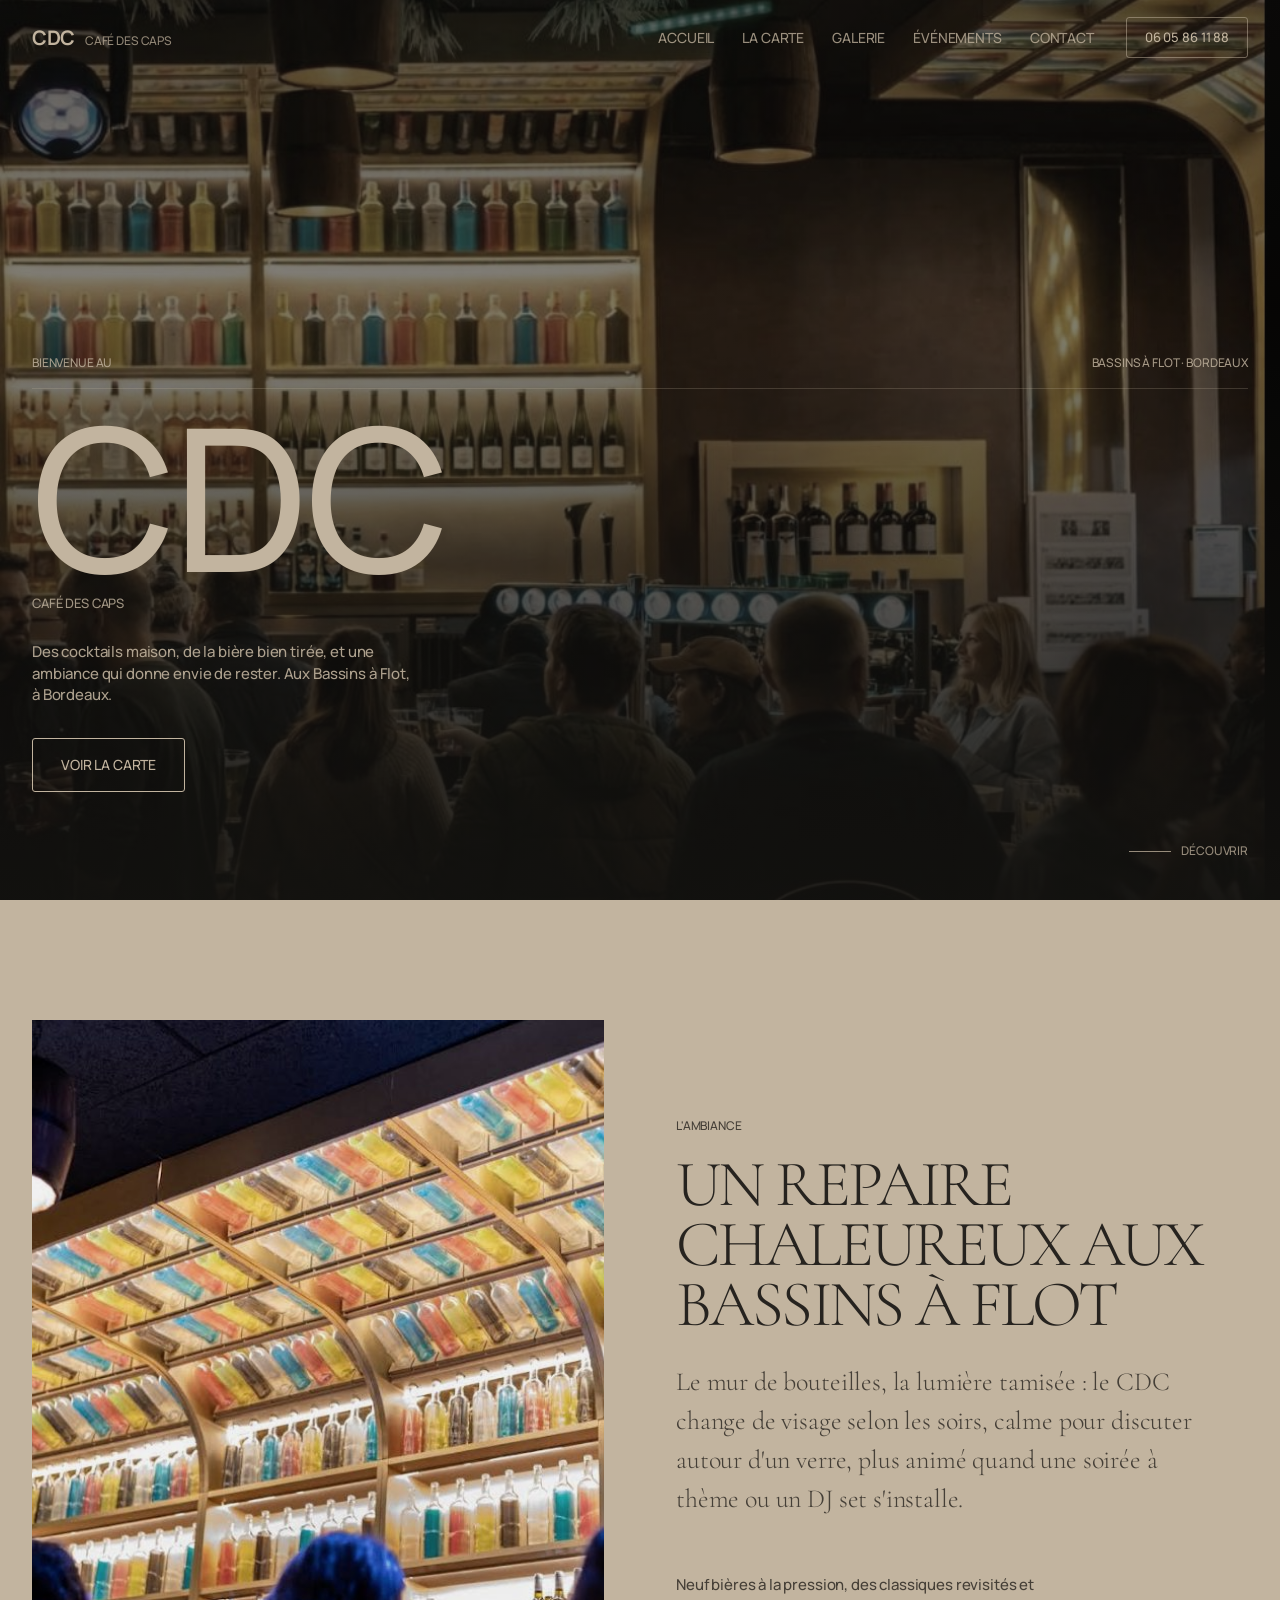
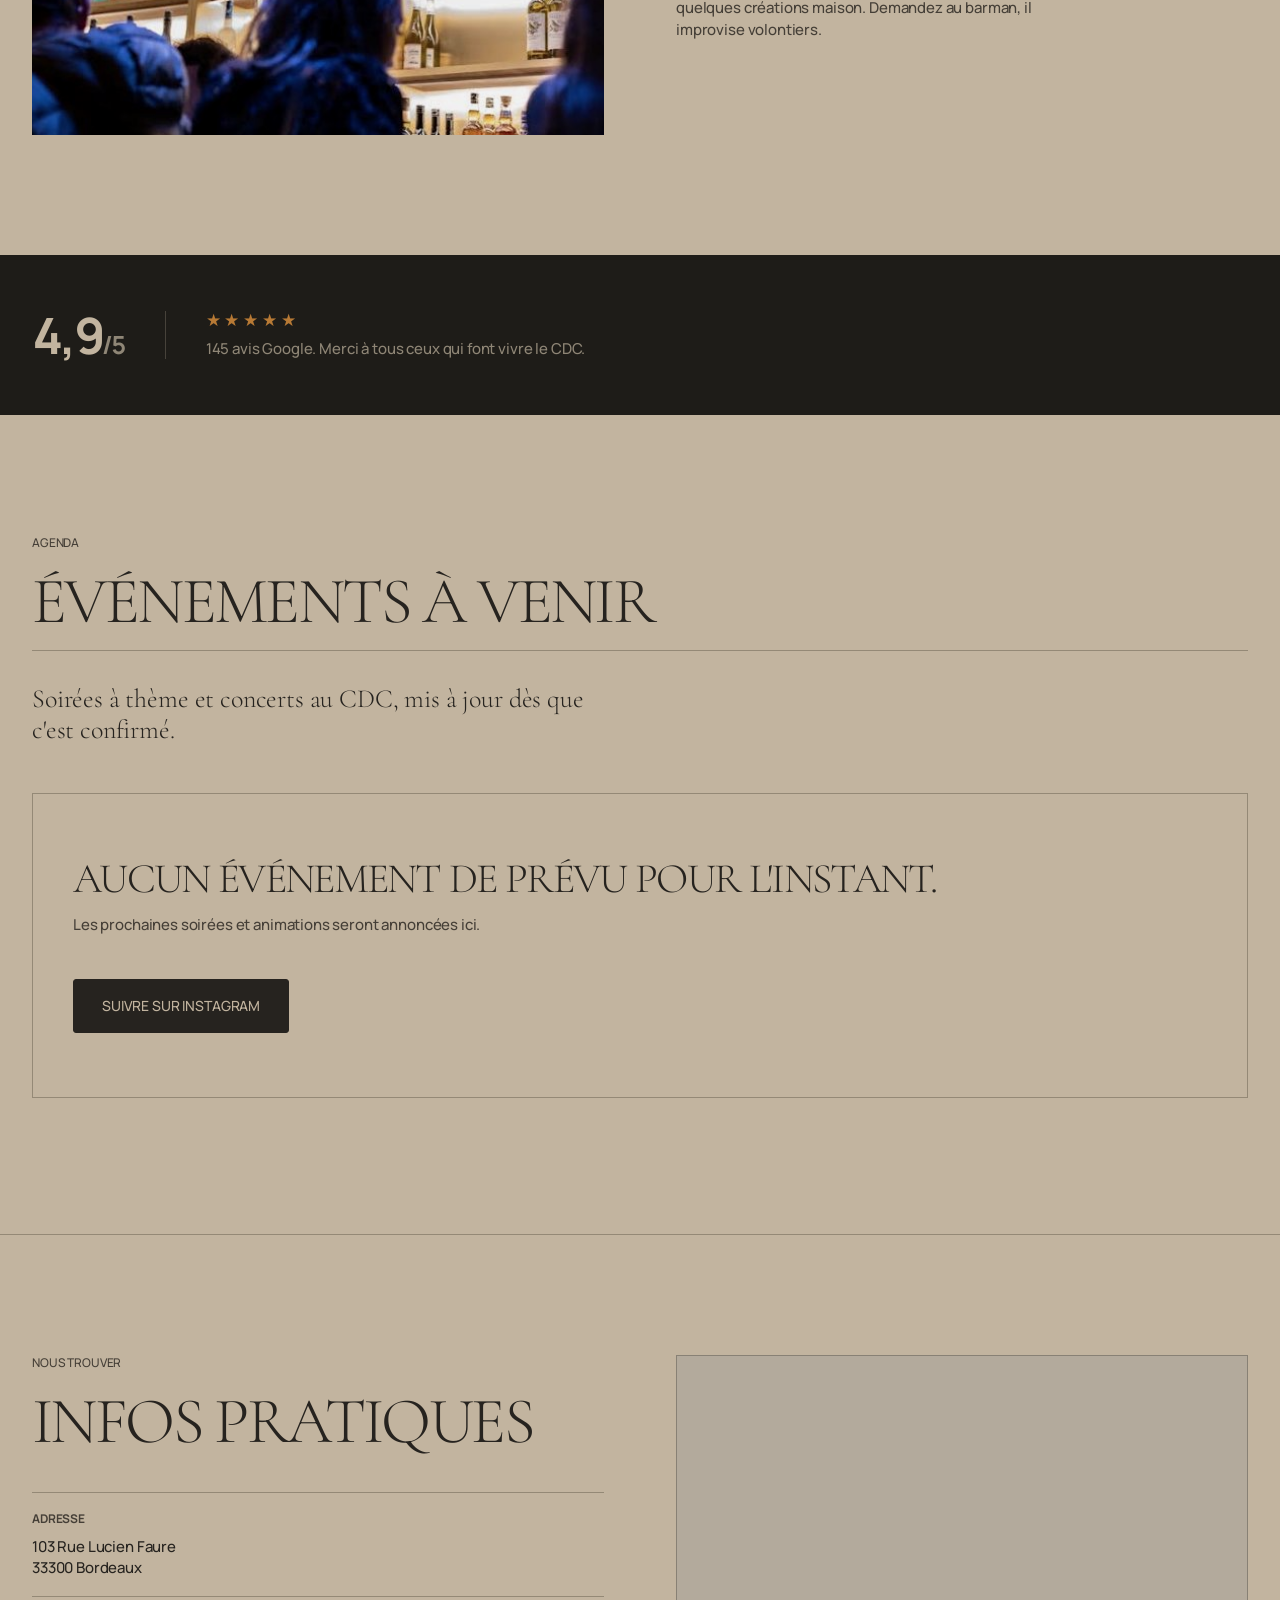
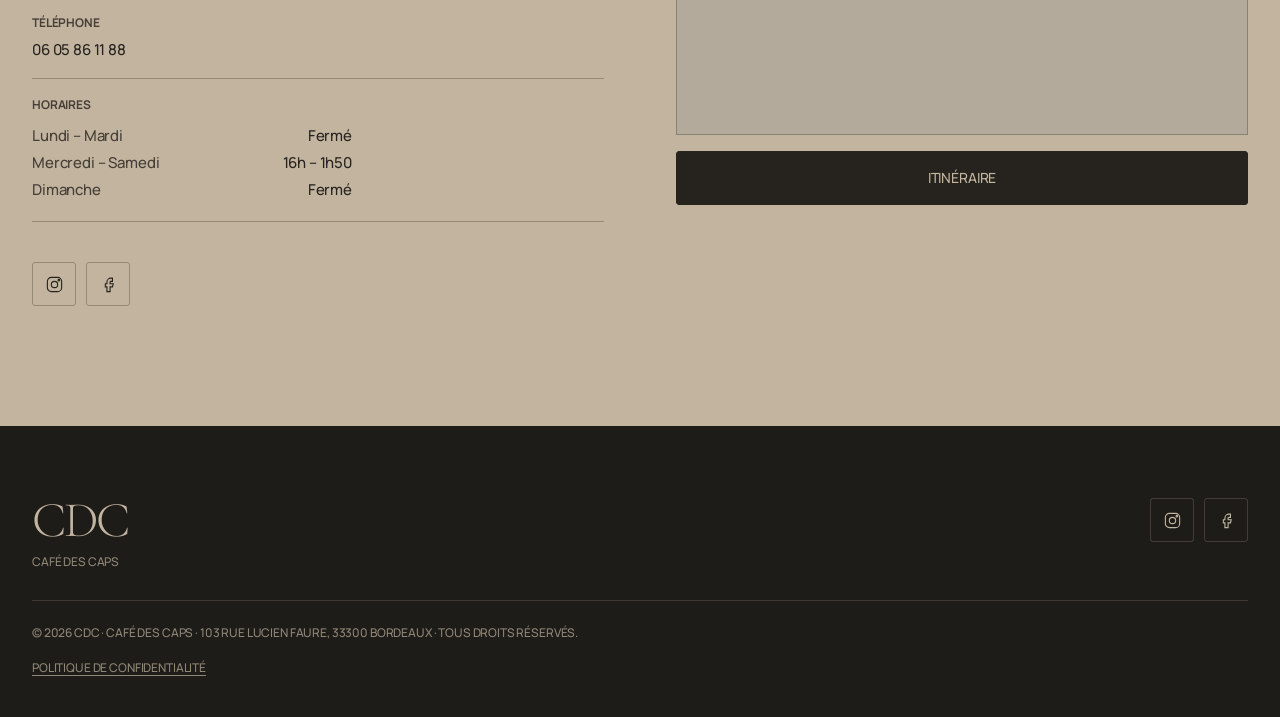
==== commit 74f22554: "Assombrit la palette et refait la page d'administration Palette : le parchemin passe de #d8cbb8 à #c" ====
--- a/index.html
+++ b/index.html
@@ -114,7 +114,7 @@
   </section>
 
   <!-- Bandeau note Google -->
-  <section class="stat-band">
+  <section class="stat-band on-dark">
     <div class="container stat-band-inner">
       <div class="stat-number"><span id="stat-count">4,9</span><span>/5</span></div>
       <div class="stat-text">
--- a/css/style.css
+++ b/css/style.css
@@ -6,14 +6,14 @@
 
 :root {
   /* Couleurs */
-  --color-parchment:      #d8cbb8;
-  --color-linen:          #bfb4a3;
-  --color-warm-stone:     #b6ab9c;
-  --color-walnut:         #978e81;
-  --color-espresso:       #5a544c;
-  --color-onyx-warm:      #2c2c2c;
-  --color-midnight-roast: #292622;
-  --color-saffron-glow:   #d49653;
+  --color-parchment:      #c2b49f;
+  --color-linen:          #b4a691;
+  --color-warm-stone:     #948976;
+  --color-walnut:         #8f8676;
+  --color-espresso:       #453f37;
+  --color-onyx-warm:      #26231f;
+  --color-midnight-roast: #1e1c18;
+  --color-saffron-glow:   #b87a35;
 
   /* Rôles (redéfinis sur fond sombre par .on-dark) */
   --surface:   var(--color-parchment);
@@ -111,7 +111,7 @@
   --surface: var(--color-midnight-roast);
   --text: var(--color-parchment);
   --text-soft: var(--color-walnut);
-  --rule: rgba(216, 203, 184, .22);
+  --rule: rgba(194, 180, 159, .22);
   color: var(--text);
 }
 
@@ -224,7 +224,7 @@
   --surface: transparent;
   --text: var(--color-parchment);
   --text-soft: var(--color-parchment);
-  --rule: rgba(216, 203, 184, .45);
+  --rule: rgba(194, 180, 159, .45);
   color: var(--color-parchment);
 }
 .header-inner {
@@ -269,7 +269,7 @@
 
 .header-call { flex-shrink: 0; }
 body.has-hero .site-header:not(.is-scrolled) .header-call {
-  border-color: rgba(216, 203, 184, .5);
+  border-color: rgba(194, 180, 159, .5);
   color: var(--color-parchment);
 }
 
@@ -322,7 +322,7 @@
   content: "";
   position: absolute;
   inset: 0;
-  background: linear-gradient(180deg, rgba(41,38,34,.6) 0%, rgba(41,38,34,.42) 34%, rgba(41,38,34,.9) 100%);
+  background: linear-gradient(180deg, rgba(30,28,24,.6) 0%, rgba(30,28,24,.42) 34%, rgba(30,28,24,.9) 100%);
 }
 .hero-content { position: relative; z-index: 2; }
 
@@ -405,7 +405,7 @@
   object-fit: cover;
   display: block;
   border-radius: 0;
-  filter: saturate(.88) contrast(1.02);
+  filter: saturate(.8) contrast(1.02) brightness(.95);
 }
 .about-content { padding-top: 4px; }
 .about-content h2 { margin-bottom: 28px; }
@@ -413,9 +413,7 @@
 
 /* ============ Bandeau note Google ============ */
 .stat-band {
-  background: var(--color-linen);
-  border-top: 1px solid var(--color-warm-stone);
-  border-bottom: 1px solid var(--color-warm-stone);
+  background: var(--color-midnight-roast);
   padding: 56px 0;
 }
 .stat-band-inner {
@@ -430,13 +428,13 @@
   font-size: var(--text-heading-sm);
   line-height: .85;
   letter-spacing: -.045em;
-  color: var(--color-onyx-warm);
+  color: var(--color-parchment);
   font-variant-numeric: tabular-nums;
 }
-.stat-number span:last-child { font-size: .5em; color: var(--color-espresso); }
-.stat-text { display: flex; flex-direction: column; gap: 10px; padding-left: 40px; border-left: 1px solid var(--color-warm-stone); }
+.stat-number span:last-child { font-size: .5em; color: var(--color-walnut); }
+.stat-text { display: flex; flex-direction: column; gap: 10px; padding-left: 40px; border-left: 1px solid rgba(194, 180, 159, .25); }
 .stat-stars { color: var(--color-saffron-glow); letter-spacing: .22em; font-size: 17px; line-height: 1; }
-.stat-text p { margin: 0; color: var(--color-espresso); max-width: 44ch; }
+.stat-text p { margin: 0; color: var(--color-walnut); max-width: 44ch; }
 
 /* ============ Carte (menu) ============ */
 .menu-grid {
@@ -482,7 +480,7 @@
   align-items: baseline;
   gap: 10px;
   padding: 10px 0;
-  border-bottom: 1px solid rgba(182, 171, 156, .5);
+  border-bottom: 1px solid rgba(148, 137, 118, .55);
   font-size: var(--text-body);
 }
 .menu-item-name { white-space: nowrap; }
@@ -526,7 +524,7 @@
 .beer-table th, .beer-table td {
   padding: 10px 8px;
   text-align: right;
-  border-bottom: 1px solid rgba(182, 171, 156, .5);
+  border-bottom: 1px solid rgba(148, 137, 118, .55);
 }
 .beer-table th:first-child, .beer-table td:first-child { text-align: left; padding-left: 0; }
 .beer-table th:last-child, .beer-table td:last-child { padding-right: 0; }
@@ -624,13 +622,13 @@
   height: 100%;
   object-fit: cover;
   display: block;
-  filter: saturate(.88) contrast(1.02);
+  filter: saturate(.8) contrast(1.02) brightness(.95);
 }
 .gallery-tile::before {
   content: "";
   position: absolute;
   inset: 0;
-  background: rgba(41, 38, 34, .55);
+  background: rgba(30, 28, 24, .55);
   opacity: 0;
   transition: opacity .4s var(--ease);
 }
@@ -659,7 +657,7 @@
   align-items: center;
   justify-content: center;
   padding: 32px;
-  background: rgba(41, 38, 34, .96);
+  background: rgba(30, 28, 24, .96);
   opacity: 0;
   visibility: hidden;
   transition: opacity .4s var(--ease);
@@ -671,7 +669,7 @@
   width: 46px;
   height: 46px;
   border-radius: var(--radius);
-  border: 1px solid rgba(216, 203, 184, .4);
+  border: 1px solid rgba(194, 180, 159, .4);
   background: transparent;
   color: var(--color-parchment);
   font-size: 18px;
@@ -689,7 +687,7 @@
 .lightbox-next { right: 20px; }
 
 /* ============ Contact ============ */
-.location { background: var(--color-linen); border-top: 1px solid var(--color-warm-stone); }
+.location { border-top: 1px solid var(--color-warm-stone); }
 .location-grid { display: grid; grid-template-columns: 1fr 1fr; gap: 72px; align-items: start; }
 
 .info-list { margin: 40px 0 40px; }
@@ -730,7 +728,7 @@
   flex: 1;
   overflow: hidden;
   background: var(--color-parchment);
-  filter: saturate(.75);
+  filter: saturate(.7) brightness(.94);
 }
 .location-directions { width: 100%; text-align: center; }
 
@@ -771,7 +769,7 @@
   scrollbar-color: var(--color-warm-stone) transparent;
 }
 .events-list::-webkit-scrollbar { height: 6px; }
-.events-list::-webkit-scrollbar-track { background: rgba(182,171,156,.35); }
+.events-list::-webkit-scrollbar-track { background: rgba(148,137,118,.35); }
 .events-list::-webkit-scrollbar-thumb { background: var(--color-espresso); }
 
 .event-card {
@@ -789,7 +787,7 @@
 .event-card:hover { border-color: var(--color-onyx-warm); }
 
 .event-media { position: relative; overflow: hidden; height: 200px; flex-shrink: 0; background: var(--color-linen); }
-.event-media img { width: 100%; height: 100%; object-fit: cover; display: block; filter: saturate(.88) contrast(1.02); }
+.event-media img { width: 100%; height: 100%; object-fit: cover; display: block; filter: saturate(.8) contrast(1.02) brightness(.95); }
 .event-media::after {
   content: "";
   position: absolute;
@@ -811,13 +809,13 @@
   line-height: 1;
   letter-spacing: -.03em;
   text-transform: uppercase;
-  color: rgba(216, 203, 184, .3);
+  color: rgba(194, 180, 159, .3);
 }
 .event-placeholder-icon {
   position: absolute;
   right: 16px; bottom: 18px;
   width: 22px; height: 22px;
-  color: rgba(216, 203, 184, .55);
+  color: rgba(194, 180, 159, .55);
 }
 
 .event-body { flex: 1; display: flex; flex-direction: column; gap: 10px; padding: 24px 28px 28px; }
@@ -973,7 +971,7 @@
   grid-column: 1 / -1;
   margin: 0;
   padding-top: 24px;
-  border-top: 1px solid rgba(216, 203, 184, .2);
+  border-top: 1px solid rgba(194, 180, 159, .2);
   font-size: var(--text-micro);
   text-transform: uppercase;
   letter-spacing: -.012em;
